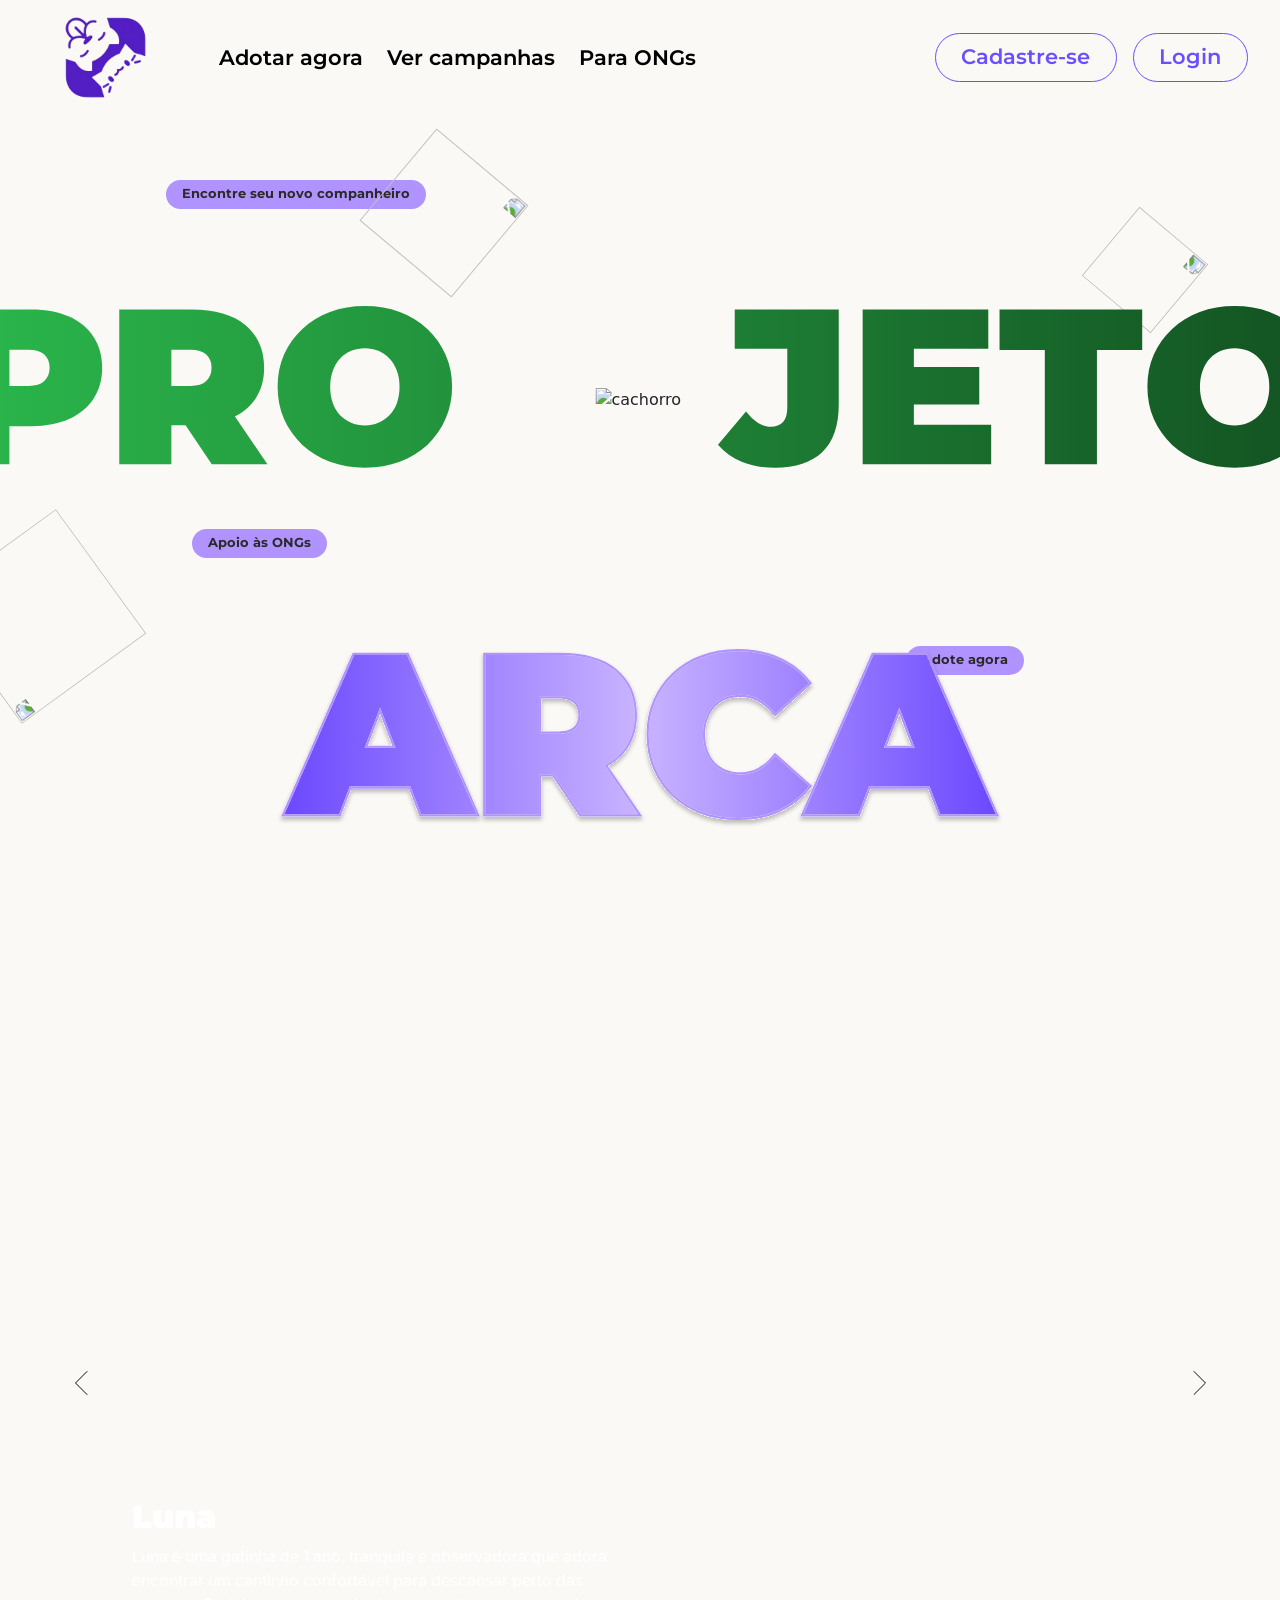
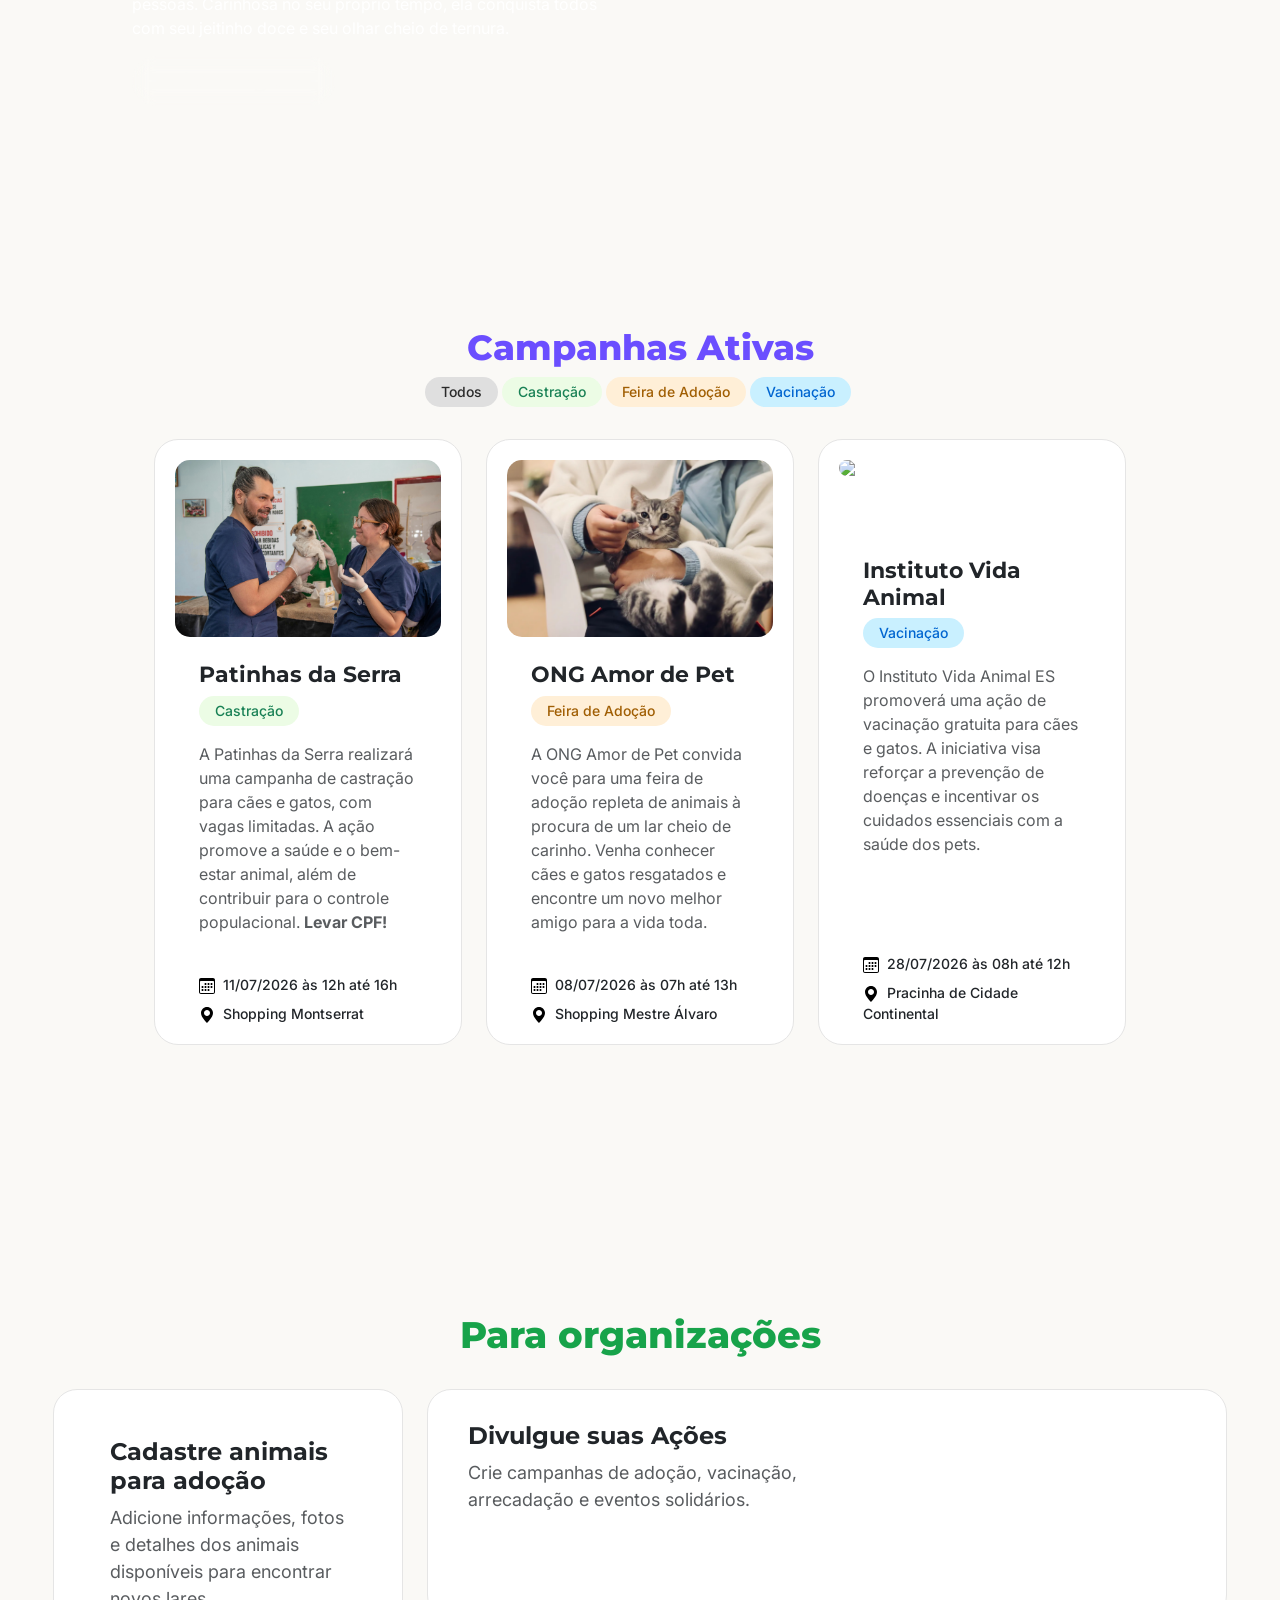
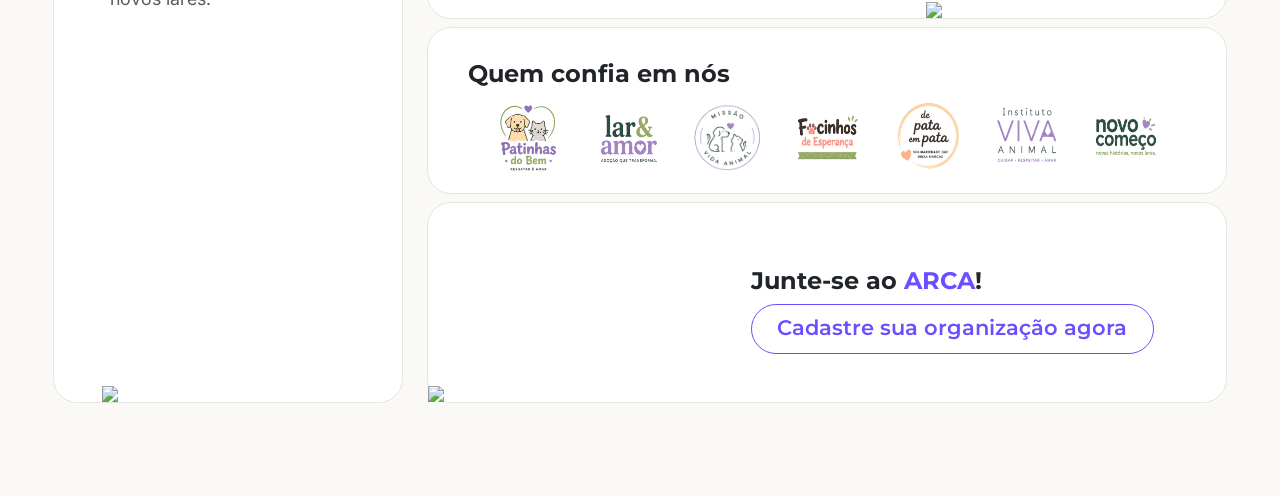
==== index.html @ 9317134d "🚧 Consertando textos que estavam quebrando" ====
<!DOCTYPE html>
<html lang="pt-Br">
<head>
    <meta charset="UTF-8">
    <meta name="viewport" content="width=device-width, initial-scale=1.0">
    <title>Programa Arca</title>
    <link rel="preconnect" href="https://fonts.googleapis.com">
    <link rel="preconnect" href="https://fonts.gstatic.com" crossorigin>
    <link href="https://fonts.googleapis.com/css2?family=Inter:ital,opsz,wght@0,14..32,100..900;1,14..32,100..900&family=Montserrat:ital,wght@0,100..900;1,100..900&display=swap" rel="stylesheet">
    <link href="https://cdn.jsdelivr.net/npm/bootstrap@5.3.8/dist/css/bootstrap.min.css" rel="stylesheet" integrity="sha384-sRIl4kxILFvY47J16cr9ZwB07vP4J8+LH7qKQnuqkuIAvNWLzeN8tE5YBujZqJLB" crossorigin="anonymous">
    <link rel="stylesheet" href="./assets/css/style.css"/>
    <link rel="stylesheet" href="./assets/css/landing.css"/>
    <link rel="shortcut icon" href="./assets/imgs/prefeitura.png" type="image/x-icon">
</head>
<body>
    <header class="d-flex align-items-center justify-content-between px-4 py-3 px-lg-5 mx-lg-3 py-3">
        <div class="d-flex align-items-center gap-md-5">
            <img src="./assets/imgs/Logo.svg" alt="">
            <nav class="ms-4 d-none d-lg-flex gap-4">
                <a href="#adoption">Adotar agora</a>
                <a href="#campaigns">Ver campanhas</a>
                <a href="#organizations">Para ONGs</a>
            </nav>
        </div>
        <!-- Menu no computador -->
        <div class="d-none d-md-flex gap-3">
            <a class="botao-arca botao-roxo" href="./cadastro.html">Cadastre-se</a>
            <a class="botao-arca botao-roxo" href="./login.html">Login</a>
        </div>

        <!-- Menu no mobile -->
        <div class="menu-container d-md-none">
            <img src="./assets/imgs/burguer-menu.svg" alt="dropdown menu" id="hamburguer-menu">

            <div id="menu-mobile">
                <a class="botao-arca botao-roxo" href="./cadastro.html" style="background-color: var(--cor-primaria);">Cadastre-se</a>
                <a class="botao-arca botao-roxo" href="./login.html" style="background-color: var(--cor-primaria);">Login</a>
            </div>
        </div>
    </header>
    <main>
        <section id="main" class="main">
            <img class="d-none d-md-block folhinha-1" src="./assets/imgs/folhinha.png" alt="">
            <img class="d-none d-md-block folhinha-2" src="./assets/imgs/folhinha.png" alt="">
            <img class="d-none d-md-block folhinha-3" src="./assets/imgs/folhinha.png" alt="">
            <img class="d-none d-md-block main-title" src="./assets/imgs/projeto-texto.svg" alt="projeto">
            <img class="d-block d-md-none main-title-mobile" src="./assets/imgs/projeto-arca-texto.svg" alt="projeto arca">
            <img class="main-cachorro" src="./assets/imgs/main-cachorro.png" alt="cachorro">
            <img class="d-none d-md-block main-subtitle" src="./assets/imgs/arca-texto.svg" alt="arca">
            <span class="d-none d-md-block main-badge-1 badge-arca badge-arca-roxa">Adote agora</span>         
            <span class="d-none d-md-block main-badge-2 badge-arca badge-arca-roxa">Apoio às ONGs</span>         
            <span class="d-none d-md-block main-badge-3 badge-arca badge-arca-roxa">Encontre seu novo companheiro</span>         
        </section>
        <section id="adoption" class="adoption">
            <div class="adoption-carousel d-flex h-100">
                <div class="adoption-botoes d-flex px-5 w-100 justify-content-between align-items-center">
                    <button class="d-none d-md-block"><span><img src="./assets/imgs/icons/seta.svg" alt=""></span></button>
                    <button class="d-none d-md-block"><span><img style="transform: translateY(90deg);"  src="./assets/imgs/icons/seta.svg" alt=""></span></button>
                </div>
                <div id="carousel-1" class="adoption-card w-100 h-100">
                    <div class="p-1 adoption-card-infos">
                        <h2>Luna</h2>
                        <p class="corpo corpo-sm">
                            Luna é uma gatinha de 1 ano, tranquila e observadora que adora encontrar um cantinho confortável para descansar perto das pessoas. Carinhosa no seu próprio tempo, ela conquista todos com seu jeitinho doce e seu olhar cheio de ternura.
                        </p>
                        <button class="botao-arca" style="backdrop-filter: blur(10px)">Adotar agora!</button>
                    </div>
                </div>
                <div id="carousel-2" class="adoption-card w-100 h-100">
                    <div class="p-1 adoption-card-infos">
                        <h2>Tobias</h2>
                        <p class="corpo corpo-sm">
                            Tobias é um cãozinho de 4 anos, alegre e companheiro, sempre pronto para um passeio ou alguns minutos de brincadeira. Muito sociável e afetuoso, ele adora estar por perto e encher os dias da família de carinho e diversão.
                        </p>
                        <button class="botao-arca">Adotar agora!</button>
                    </div>
                </div>
            </div>
        </section>
        <section id="campaigns" class="campaigns mt-5 mt-none d-flex flex-column justify-content-center align-items-center">
            <h3 class="campaign-title text-center">Campanhas Ativas</h3>
            <div id="filtro-campanhas" class="p-md-0 p-3">
                <span class="badge-arca mb-2 me-1">Todos</span>
                <span class="badge-arca badge-arca-sucesso mb-2 me-1">Castração</span>
                <span class="badge-arca badge-arca-aviso mb-2 me-1">Feira de Adoção</span>
                <span class="badge-arca badge-arca-info mb-2 me-1">Vacinação</span>
            </div>
            <div id="campanhas" class="d-flex flex-wrap justify-content-center gap-4 p-4">
                <!-- Card -->
                <div id="card" class="col-xl-3 col-lg-5 col-md-6 col-sm-8 col-12 card card-campanha p-1">
                    <div class="card-body d-flex flex-column justify-content-between gap-4">
                        <img class="col-12" style="border-radius: 15px;" src="./assets/imgs/campanha-1.jpg">
                        <div class="card-campanha-text mx-4">
                            <h4>Patinhas da Serra</h4>
                            <span class="badge-arca badge-arca-sucesso mb-2 me-1">Castração</span>
                            <p class="corpo corpo-sm text-muted mt-2">A Patinhas da Serra realizará uma campanha de castração para cães e gatos, com vagas limitadas. A ação promove a saúde e o bem-estar animal, além de contribuir para o controle populacional. <b>Levar CPF!</b></p>
                        </div>
                        <div class="card-campanha-infos mx-4">
                            <p class="corpo corpo-micro mb-2"><img src="./assets/imgs/icons/calendario.svg" class="me-2" style="width: 16px; height: 16px;">11/07/2026 às 12h até 16h</p>
                            <p class="corpo corpo-micro mb-0"><img src="./assets/imgs/icons/mapa.svg" class="me-2" style="width: 16px; height: 16px;">Shopping Montserrat</p>
                        </div>
                    </div>
                </div>
                <!---->
                <!-- Card -->
                <div id="card" class="col-xl-3 col-lg-5 col-md-6 col-sm-8 col-12 card card-campanha p-1">
                    <div class="card-body d-flex flex-column justify-content-between gap-4">
                        <img class="col-12" style="border-radius: 15px;" src="./assets/imgs/campanha-2.jpg">
                        <div class="card-campanha-text mx-4">
                            <h4>ONG Amor de Pet</h4>
                            <span class="badge-arca badge-arca-aviso mb-2 me-1">Feira de Adoção</span>
                            <p class="corpo corpo-sm text-muted mt-2">A ONG Amor de Pet convida você para uma feira de adoção repleta de animais à procura de um lar cheio de carinho. Venha conhecer cães e gatos resgatados e encontre um novo melhor amigo para a vida toda.</p>
                        </div>
                        <div class="card-campanha-infos mx-4">
                            <p class="corpo corpo-micro mb-2"><img src="./assets/imgs/icons/calendario.svg" class="me-2" style="width: 16px; height: 16px;">08/07/2026 às 07h até 13h</p>
                            <p class="corpo corpo-micro mb-0"><img src="./assets/imgs/icons/mapa.svg" class="me-2" style="width: 16px; height: 16px;">Shopping Mestre Álvaro</p>
                        </div>
                    </div>
                </div>
                <!---->
                <!-- Card -->
                <div id="card" class="col-xl-3 col-lg-5 col-md-6 col-sm-8 col-12 card card-campanha p-1">
                    <div class="card-body d-flex flex-column justify-content-between gap-4">
                        <img class="col-12" style="border-radius: 15px;" src="./assets/imgs/campanha-3.jpg">
                        <div class="card-campanha-text mx-4">
                            <h4>Instituto Vida Animal</h4>
                            <span class="badge-arca badge-arca-info mb-2 me-1">Vacinação</span>
                            <p class="corpo corpo-sm text-muted mt-2">O Instituto Vida Animal ES promoverá uma ação de vacinação gratuita para cães e gatos. A iniciativa visa reforçar a prevenção de doenças e incentivar os cuidados essenciais com a saúde dos pets.</p>
                        </div>
                        <div class="card-campanha-infos mx-4">
                            <p class="corpo corpo-micro mb-2"><img src="./assets/imgs/icons/calendario.svg" class="me-2" style="width: 16px; height: 16px;">28/07/2026 às 08h até 12h</p>
                            <p class="corpo corpo-micro mb-0"><img src="./assets/imgs/icons/mapa.svg" class="me-2" style="width: 16px; height: 16px;">Pracinha de Cidade Continental</p>
                        </div>
                    </div>
                </div>
                <!---->
            </div>
        </section>
        <section id="organizations" class="organizations mt-5 pt-5 mt-none d-block d-md-flex flex-column justify-content-center align-items-center">
            <h3 class="organizations-title text-center">Para organizações</h3>
            <div class="org-container d-block d-md-flex flex-wrap justify-content-center gap-4 p-4">
                <div id="card-main" class="col-xl-3 col-lg-5 col-md-6 col-sm-8 col-12 card card-org pt-3">
                    <div style="position: relative;" class="card-body d-flex flex-column gap-4">
                        <div class="mx-4 p-3">
                            <h4>Cadastre animais para adoção</h4>
                            <p class="corpo corpo-l text-muted">Adicione informações, fotos e detalhes dos animais disponíveis para encontrar novos lares.</p>
                        </div>
                        <img src="./assets/imgs/cachorro.png">
                    </div>
                </div>
                <div class="cards-sec mt-2 mt-md-0 d-flex flex-column gap-2">
                    <div id="card-1" class="col-xl-3 col-lg-5 col-md-6 col-sm-8 col-12 card card-org pt-3">
                        <div style="position: relative;" class="card-body d-flex flex-column gap-4">
                            <div style="max-width: 400px;" class="mx-4">
                                <h4>Divulgue suas Ações</h4>
                                <p class="corpo corpo-l text-muted">Crie campanhas de adoção, vacinação, arrecadação e eventos solidários.</p>
                            </div>
                            <img src="./assets/imgs/cachorro-2.png">
                        </div>
                    </div>
                    <div id="card-2" class="col-xl-3 col-lg-5 col-md-6 col-sm-8 col-12 card card-org pt-3">
                        <div style="position: relative;" class="card-body d-flex flex-column gap-4">
                            <div class="mx-4">
                                <h4>Quem confia em nós</h4>
                                <div class="d-flex flex-wrap justify-content-evenly">
                                    <img style="width: 80px; height: 80px;" src="./assets/imgs/orgs/img1.png">
                                    <img style="width: 80px; height: 80px;" src="./assets/imgs/orgs/img2.png">
                                    <img style="width: 80px; height: 80px;" src="./assets/imgs/orgs/img3.png">
                                    <img style="width: 80px; height: 80px;" src="./assets/imgs/orgs/img4.png">
                                    <img style="width: 80px; height: 80px;" src="./assets/imgs/orgs/img5.png">
                                    <img style="width: 80px; height: 80px;" src="./assets/imgs/orgs/img6.png">
                                    <img style="width: 80px; height: 80px;" src="./assets/imgs/orgs/img7.png">
                                </div>
                            </div>
                        </div>
                    </div>
                    <div id="card-3" class="col-xl-3 col-lg-5 col-md-6 col-sm-8 col-12 card card-org pt-3">
                        <div style="position: relative;" class="card-body d-md-flex justify-content-end p-5">
                            <div class="me-4">
                                <h4>Junte-se ao <span style="color: var(--cor-secundaria)">ARCA</span>!</h4>
                                <a href="./cadastro_representante.html" class="botao-arca botao-roxo">Cadastre sua organização agora</a>
                            </div>
                            <img src="./assets/imgs/gato.png">
                        </div>
                    </div>
                </div>
            </div>
        </section>
    </main>
    <script src="./assets/js/landing.js" defer></script>
    <script src="https://cdn.jsdelivr.net/npm/bootstrap@5.3.8/dist/js/bootstrap.bundle.min.js" integrity="sha384-FKyoEForCGlyvwx9Hj09JcYn3nv7wiPVlz7YYwJrWVcXK/BmnVDxM+D2scQbITxI" crossorigin="anonymous"></script>
</body>
</html>
---- assets/css/style.css ----
:root {
    --cor-primaria: #FAF9F6;
    --cor-secundaria: #6B4EFF;
    --cor-terciaria: #17A34A;
    --cor-preto-0: #000000;
    --cor-preto: #2A2A2A;
    --bg-cor-info: #C9F0FF;
    --bg-cor-aviso: #FFEFD7;
    --bg-cor-sucesso: #ECFCE5;
    --text-cor-info: #0065D0;
    --text-cor-aviso: #A05E03;
    --text-cor-sucesso: #198155;
}

/* Geral */

body {
    width: 100%;
    background-color: var(--cor-primaria);
    scroll-behavior: smooth;
    overflow-x: hidden;
    &::-webkit-scrollbar {
        display: none;
    }
}

/* Fontes */

h1, h2 {
    font-family: "Montserrat", sans-serif;
    font-optical-sizing: auto;
    font-weight: 900;
    font-style: normal;
}

h3 {
    font-family: "Montserrat", sans-serif;
    font-optical-sizing: auto;
    font-weight: 800;
    font-style: normal;
}

h4 {
    font-family: "Montserrat", sans-serif;
    font-optical-sizing: auto;
    font-weight: 700;
    font-style: normal;
}

h5 {
    font-family: "Montserrat", sans-serif;
    font-optical-sizing: auto;
    font-weight: 600;
    font-style: normal;
}

.corpo {
    font-family: "Inter", sans-serif;
    font-optical-sizing: auto;
    font-weight: 400;
    font-style: normal;   
    font-size: 18px;
}

.corpo-lg {
    font-size: 20px !important;
}
.corpo-sm {
    font-size: 16px !important;
}
.corpo-micro {
    font-weight: 500 !important;
    font-size: 14px !important;
}

/* Botão */

.botao-arca {
    display: inline-block;
    padding: 1.5vh 2vw;
    font-size: clamp(1rem, 2.4vh, 1.3rem);
    font-family: "Montserrat", sans-serif;
    font-weight: 600;
    line-height: 1;
    color: var(--cor-primaria);
    background-color: transparent;
    border: 1px solid var(--cor-primaria);
    text-align: center;
    white-space: nowrap;
    vertical-align: baseline;
    border-radius: 48px;
    transition: 250ms ease-out;

    &:hover {
        background-color: var(--cor-terciaria) !important;
    }
}

.botao-roxo {
    color: var(--cor-secundaria) !important;
    border: 1px solid var(--cor-secundaria) !important;

    &:hover {
        color: var(--cor-primaria) !important;
        background-color: var(--cor-secundaria) !important;
    }
}

a {
    text-decoration: none;
}

/* Badges */

.badge-arca {
    display: inline-block;
    padding: 8px 16px;
    font-size: 14px;
    font-family: "Inter", sans-serif;
    font-weight: 500;
    line-height: 1;
    color: var(--cor-preto);
    background-color: #DFDFDF;
    text-align: center;
    white-space: nowrap;
    vertical-align: baseline;
    border-radius: 32px;
    user-select: none;
}

.badge-arca-info {
    color: var(--text-cor-info) !important;
    background-color: var(--bg-cor-info) !important;
}

.badge-arca-aviso {
    color: var(--text-cor-aviso) !important;
    background-color: var(--bg-cor-aviso) !important;
}

.badge-arca-sucesso {
    color: var(--text-cor-sucesso) !important;
    background-color: var(--bg-cor-sucesso) !important;
}

.badge-arca-roxa {
    color: var(--cor-preto) !important;
    background-color: #B093FE !important;
}

/* Cards de campanha */

.card-campanha, .card-org {
    border-radius: 24px !important;
    border-color: #E5E5E5;
}

.card-campanha-text {
    h4 {
        font-size: 1.4rem;
    }
}
---- assets/css/landing.css ----
header {
    box-sizing: border-box;
    width: calc(100% - 2rem);
    width: 100%;
    position: fixed;
    z-index: 10;

    img {
        height: 9.2vh;
    }

    a {
        text-decoration: none;
        color: var(--cor-preto-0);
        font-family: "Montserrat", sans-serif;
        font-weight: 620;
        font-size: clamp(1rem, 2.5vh, 1.3rem);
    }

    .menu-container {
        position: relative;
    }

    #menu-mobile {
        position: absolute;
        top: 100%;
        right: 0;

        margin-top: 10px;

        display: flex;
        flex-direction: column;
        gap: 10px;

        opacity: 0;
        visibility: hidden;
        pointer-events: none;

        transform: translateX(20px);

        transition:
            opacity 0.3s ease,
            transform 0.3s ease,
            visibility 0.3s ease;
    }

    #menu-mobile.aberto {
        display: flex;
        opacity: 1;
        visibility: visible;
        pointer-events: auto;

        transform: translateX(0);
    }
}

main {
    width: 100%;
    height: 100%;

    section {
        width: 100%;
        min-height: 100dvh;
    }
}

/* MAIN */
.main {
    user-select: none;  

    .folhinha-1 {
        width: clamp(110px, 12vw, 200px);
        height: clamp(110px, 12vw, 200px);
        transform: rotateZ(-126deg);
        position: absolute;
        top: 60%;
        left: -3%;
    }

    .folhinha-2 {
        width: clamp(30px, 12vw, 120px);
        height: clamp(30px, 12vw, 120px);
        transform: rotateZ(40deg) rotateY(180deg);
        position: absolute;
        top: 17%;
        left: 30%;
        z-index: 2;
    }

    .folhinha-3 {
        width: clamp(20px, 10vh, 110px);
        height: clamp(20px, 10vh, 110px);
        transform: rotateZ(130deg);
        position: absolute;
        top: 25vh;
        right: 7vw;
    }

    .main-cachorro {
        height: clamp(350px, 40vw, 47rem);
        position: absolute;
        left: 50%;
        transform: translateX(-52%);
        bottom: 0px;
        z-index: 2;
    }

    .main-title {
        position: absolute;
        top: 34%;
        left: 50%;
        transform: translateX(-50%);
        height: clamp(4rem, 18vh, 12rem);
    }

    .main-title-mobile {
        position: absolute;
        width: 100%;
        padding: 0 2rem 0 2rem;
        top: 20%;
        left: 50%;
        transform: translateX(-50%);
    }

    .main-subtitle {
        position: absolute;
        bottom: 8%;
        height: clamp(4rem, 20vh, 12rem);
        left: 50%;
        transform: translateX(-50%);
        z-index: 2;
    }

    .main-badge-1 {
        position: absolute;
        bottom: 25vh;
        right: 20vw;
        font-family: "Montserrat", sans-serif;
        font-weight: 700 !important;
        font-size: clamp(12px, 1vw, 18px) !important;
    }

    .main-badge-2 {
        position: absolute;
        bottom: 38vh;
        left: 15vw;
        font-family: "Montserrat", sans-serif;
        font-weight: 700 !important;
        font-size: clamp(12px, 1vw, 18px) !important;
    }

    .main-badge-3 {
        position: absolute;
        top: 20vh;
        left: 13vw;
        font-family: "Montserrat", sans-serif;
        font-weight: 700 !important;
        font-size: clamp(12px, 1vw, 18px) !important;
    }
}

/* ADOÇÃO */

.adoption {
    position: relative;

    .adoption-botoes {
        z-index: 2;
        position: absolute;
        top: 50%;

        button {
            width: 66px;
            height: 66px;
            border: none;
            border-radius: 10px;
            background-color: var(--cor-primaria);
            transition: 250ms ease-out;

            &:last-of-type {
                img {
                    transform: rotateZ(180deg);
                }
            }

            &:hover {
                background-color: #E7E7E7;
            }
        }
    }

    .adoption-carousel {
        height: 100%;
    }

    .adoption-card {
        position: absolute;
        background-size: cover;
        background-repeat: no-repeat;
        background-position: center;
        color: #FFFFFF;
        animation: fadeCard 0.5s ease-out;

        .adoption-card-infos {
            position: absolute;
            bottom: 10%;
            left: 10%;
            max-width: 500px;
            /* z-index: 2; */
        }
    }

    #carousel-1 {
        background-image: url('../imgs/luna.png');
    }

    #carousel-2 {
        background-image: url('../imgs/tobias.png');
    }
}

/* KEYFRAMES */
@keyframes fadeCard {
    from {
        opacity: 0.8;
        transform: scale(0.99);
    }

    to {
        opacity: 1;
        transform: scale(1);
    }
}

/* CAMPANHAS */

.campaigns {
    .campaign-title {
        color: var(--cor-secundaria);
        font-size: clamp(30px, 12vw, 2.2rem);
    }

    #filtro-campanhas {
        display: flex;
        flex-wrap: wrap;
        justify-content: center;

        .badge-arca {
            transition: .2s cubic-bezier(0.175, 0.885, 0.32, 1.275);

            &:hover {
                cursor: pointer;
                transform: scaleX(1.08);
            }
        }
    }
}

/* ORGANIZAÇÕES */

.organizations {
    .organizations-title {
        color: var(--cor-terciaria);
        font-size: clamp(30px, 12vw, 2.3rem);
    }

    #card-main {
        img {
            position: absolute; 
            width: 20%; 
            bottom: 0%; 
            right: 0%;
        }
    }

    #card-1 {
        width: 100%;

        img {
            position: absolute; 
            width: 20%; 
            bottom: 0%; 
            right: 0%;
        }
    }

    #card-2 {
        width: 100%;
    }

    #card-3 {
        width: 100%;

        img {
            position: absolute;
            width: 20%;
            bottom: 0%;
            left: 0%;
        }
    }
}

/* Breakpoints Forçados */

@media (max-width: 500px) {
    #card-3 {
        .botao-arca {
            font-size: 10px;
        }
    }
}

@media (max-width: 767.98px) { 
    .main { 
        position: relative;
        overflow-x: hidden;
        height: 100dvh;
        .main-cachorro {
            height: clamp(350px, 88vh, 30rem);
            overflow: hidden;
        }
    }

    .adoption {
        .adoption-card {
            .adoption-card-infos {
                left: 0%;
                margin: 0 2rem;
            }
        }
    }

    .botao-arca {
        padding-left: 2rem;
        padding-right: 2rem;
    }

}

@media (min-width: 992px) { 
    .organizations {
        position: relative;
        .org-container {
            max-width: 100%;
        }

        #card-main {
            min-height: 600px; 
            min-width: 350px;

            img {
                position: absolute; 
                width: 300px; 
                bottom: 0%; 
                right: 0%;
            }
        }

        #card-1 {
            min-height: 230px;
            min-width: 800px;

            img {
                position: absolute; 
                width: 300px; 
                bottom: 0%; 
                right: 0%;
            }
        }

        #card-2 {
            min-height: 80px;
            min-width: 800px;
        }

        #card-3 {
            min-height: 200px; 
            min-width: 800px;

            img {
                position: absolute;
                width: 300px;
                bottom: 0%;
                left: 0%;
            }
        }
    }
}


@media (min-width: 768) { 
    .menu-mobile {
        display: block;
    }
}
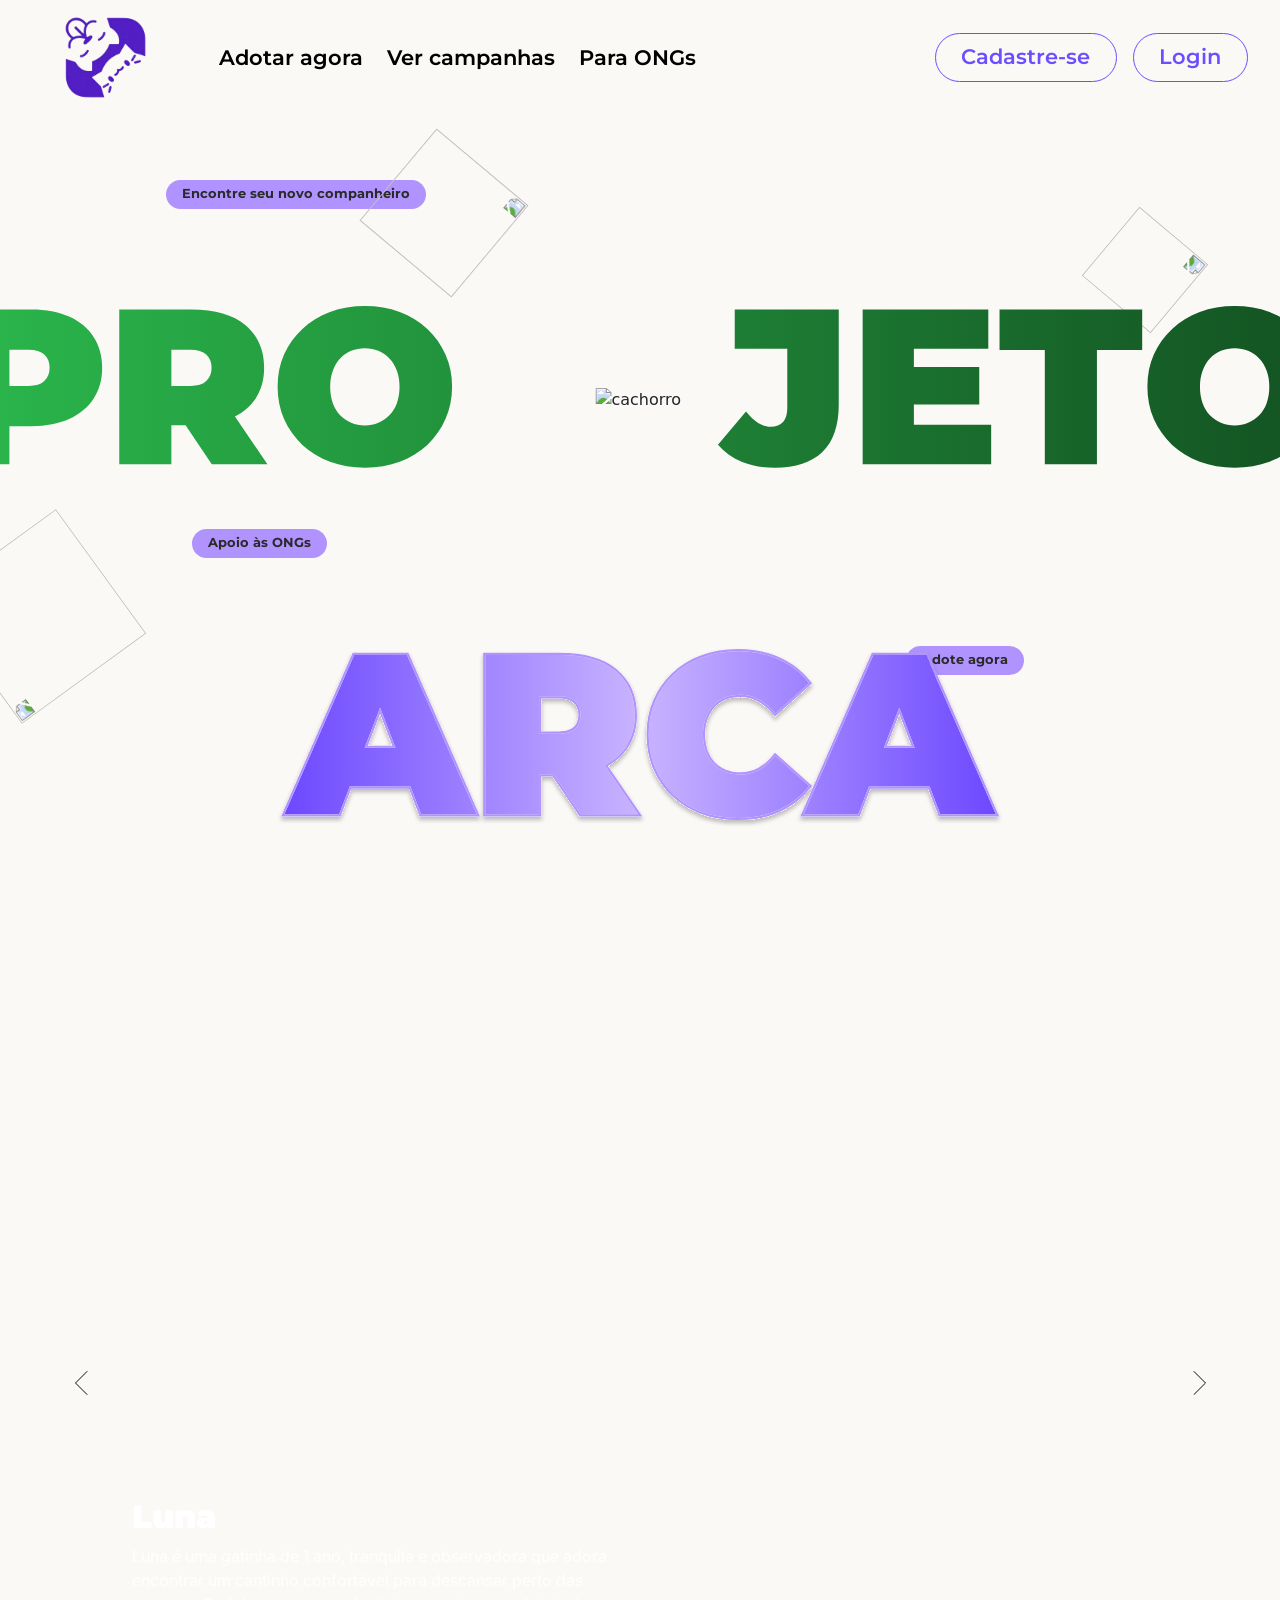
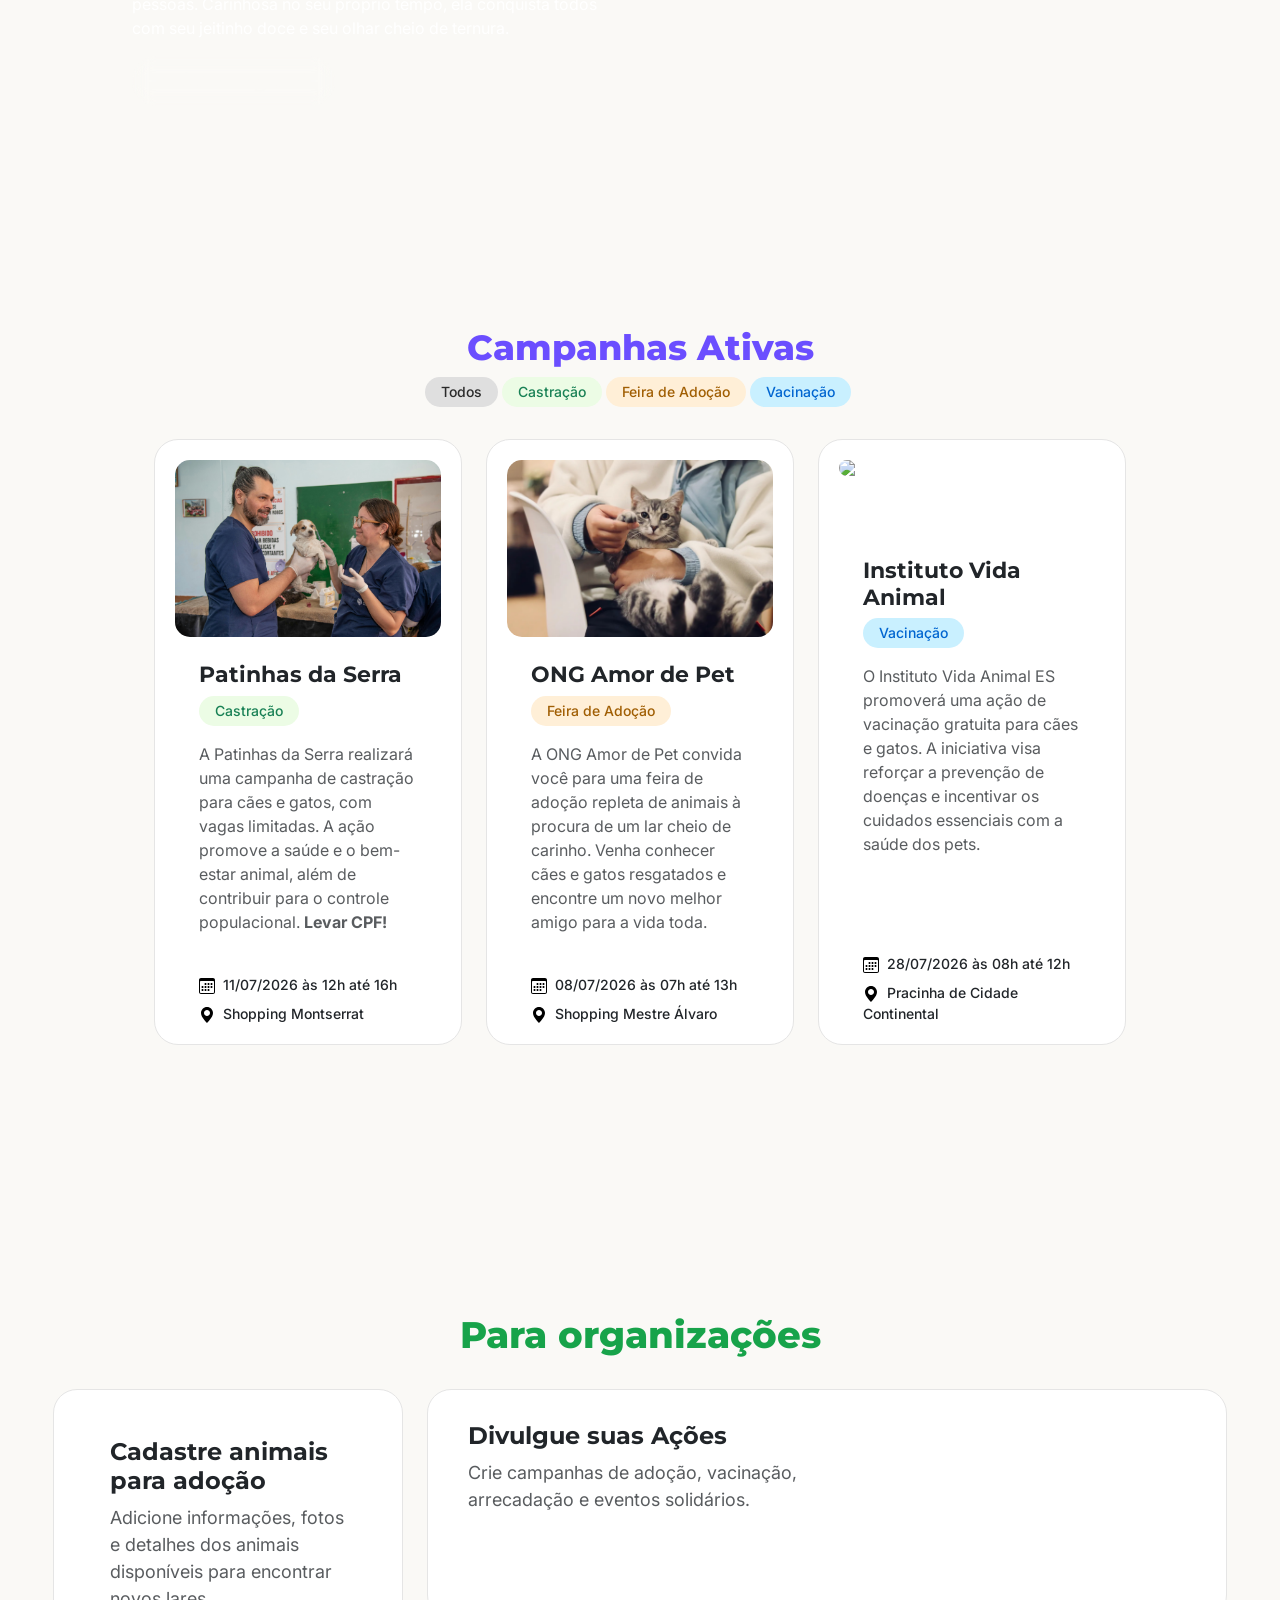
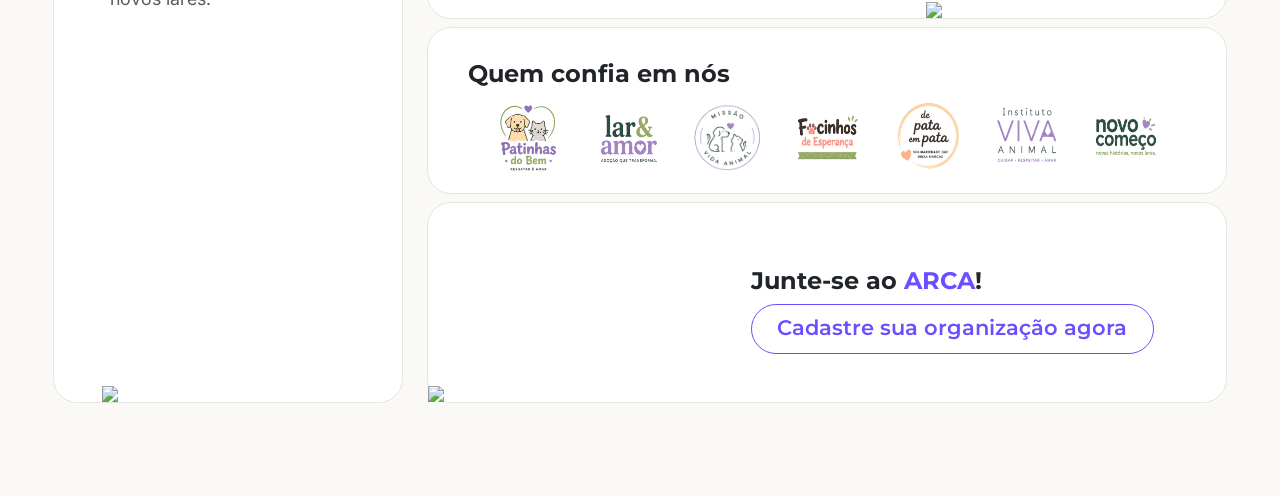
==== commit b33e5449: "🚧 Consertando responsividade" ====
--- a/index.html
+++ b/index.html
@@ -137,7 +137,7 @@
             </div>
         </section>
         <section id="organizations" class="organizations mt-5 pt-5 mt-none d-block d-md-flex flex-column justify-content-center align-items-center">
-            <h3 class="organizations-title text-center">Para organizações</h3>
+            <h3 class="organizations-title text-center">Para <br class="d-block d-md-none">organizações</h3>
             <div class="org-container d-block d-md-flex flex-wrap justify-content-center gap-4 p-4">
                 <div id="card-main" class="col-xl-3 col-lg-5 col-md-6 col-sm-8 col-12 card card-org pt-3">
                     <div style="position: relative;" class="card-body d-flex flex-column gap-4">
--- a/assets/css/style.css
+++ b/assets/css/style.css
@@ -148,6 +148,11 @@
     background-color: #B093FE !important;
 }
 
+.badge-arca-rosa {
+    color: #763F98 !important;
+    background-color: #F2E5FC !important;
+}
+
 /* Cards de campanha */
 
 .card-campanha, .card-org {
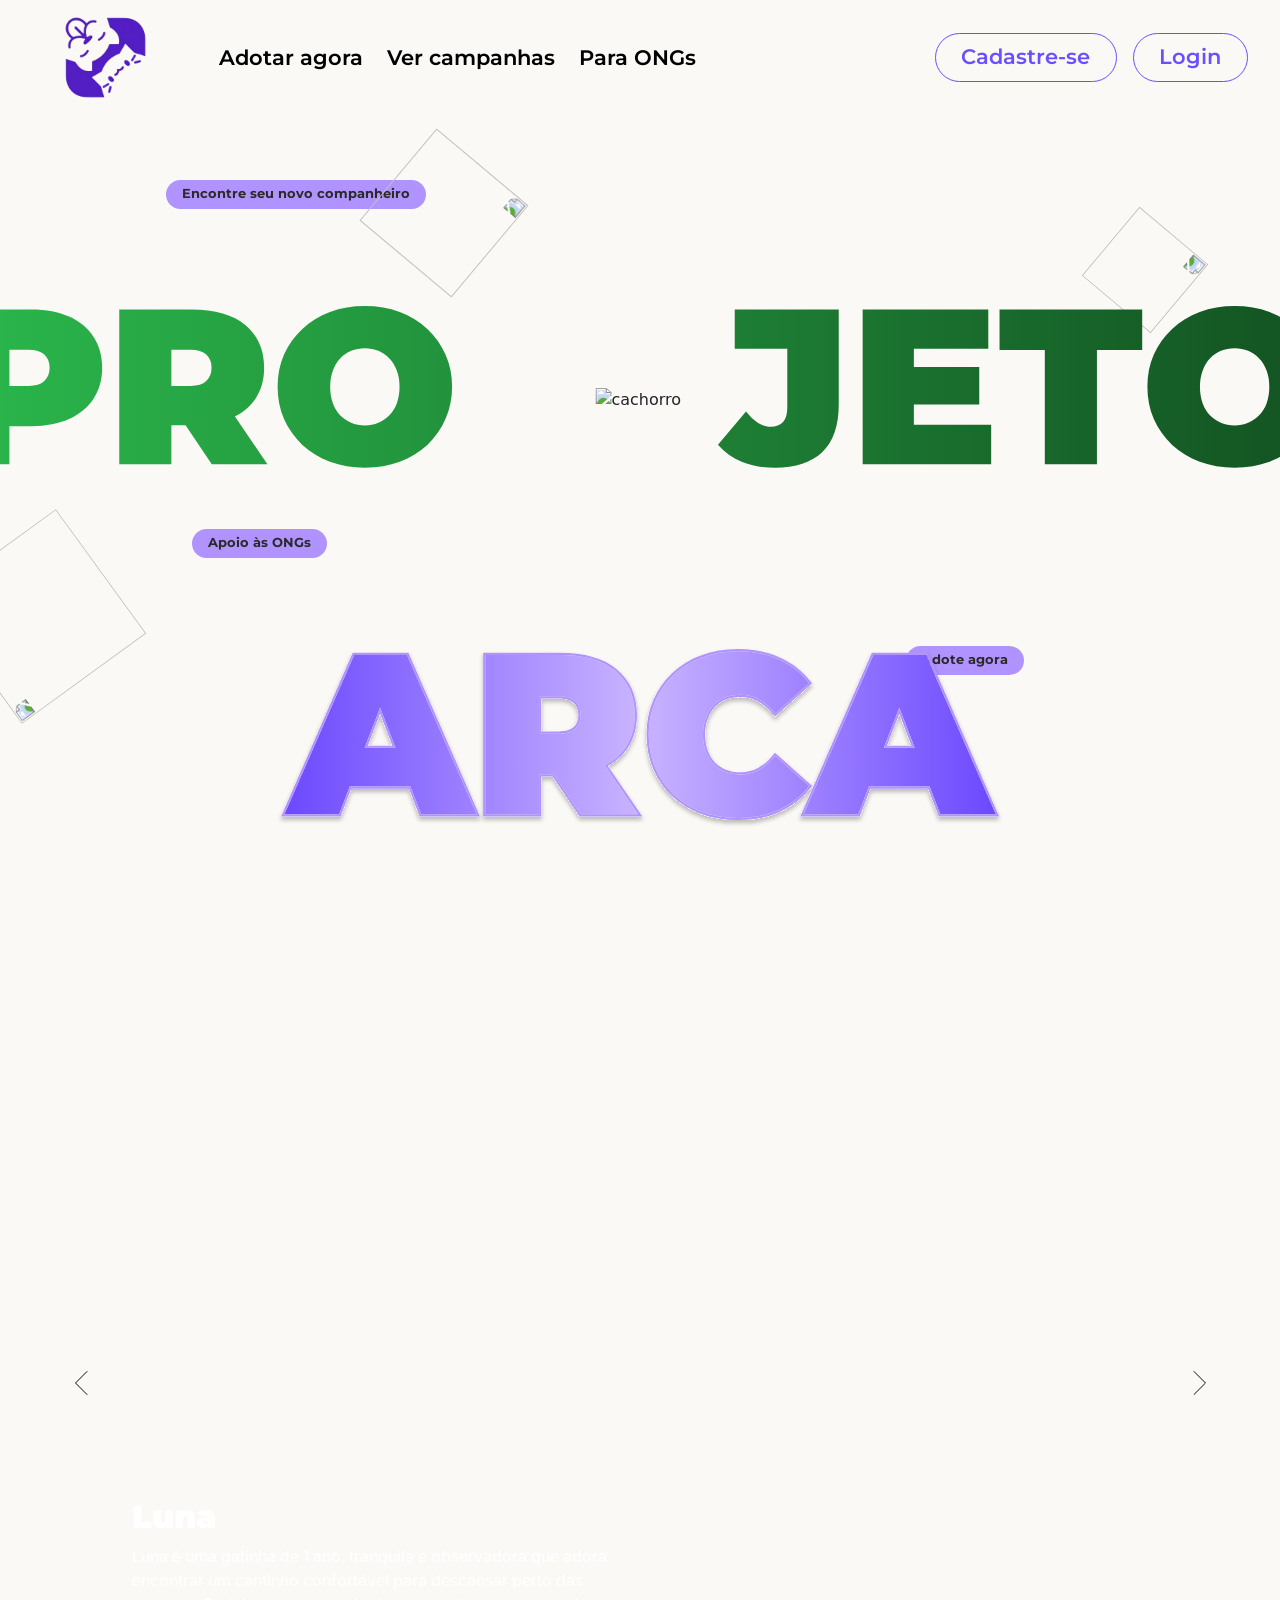
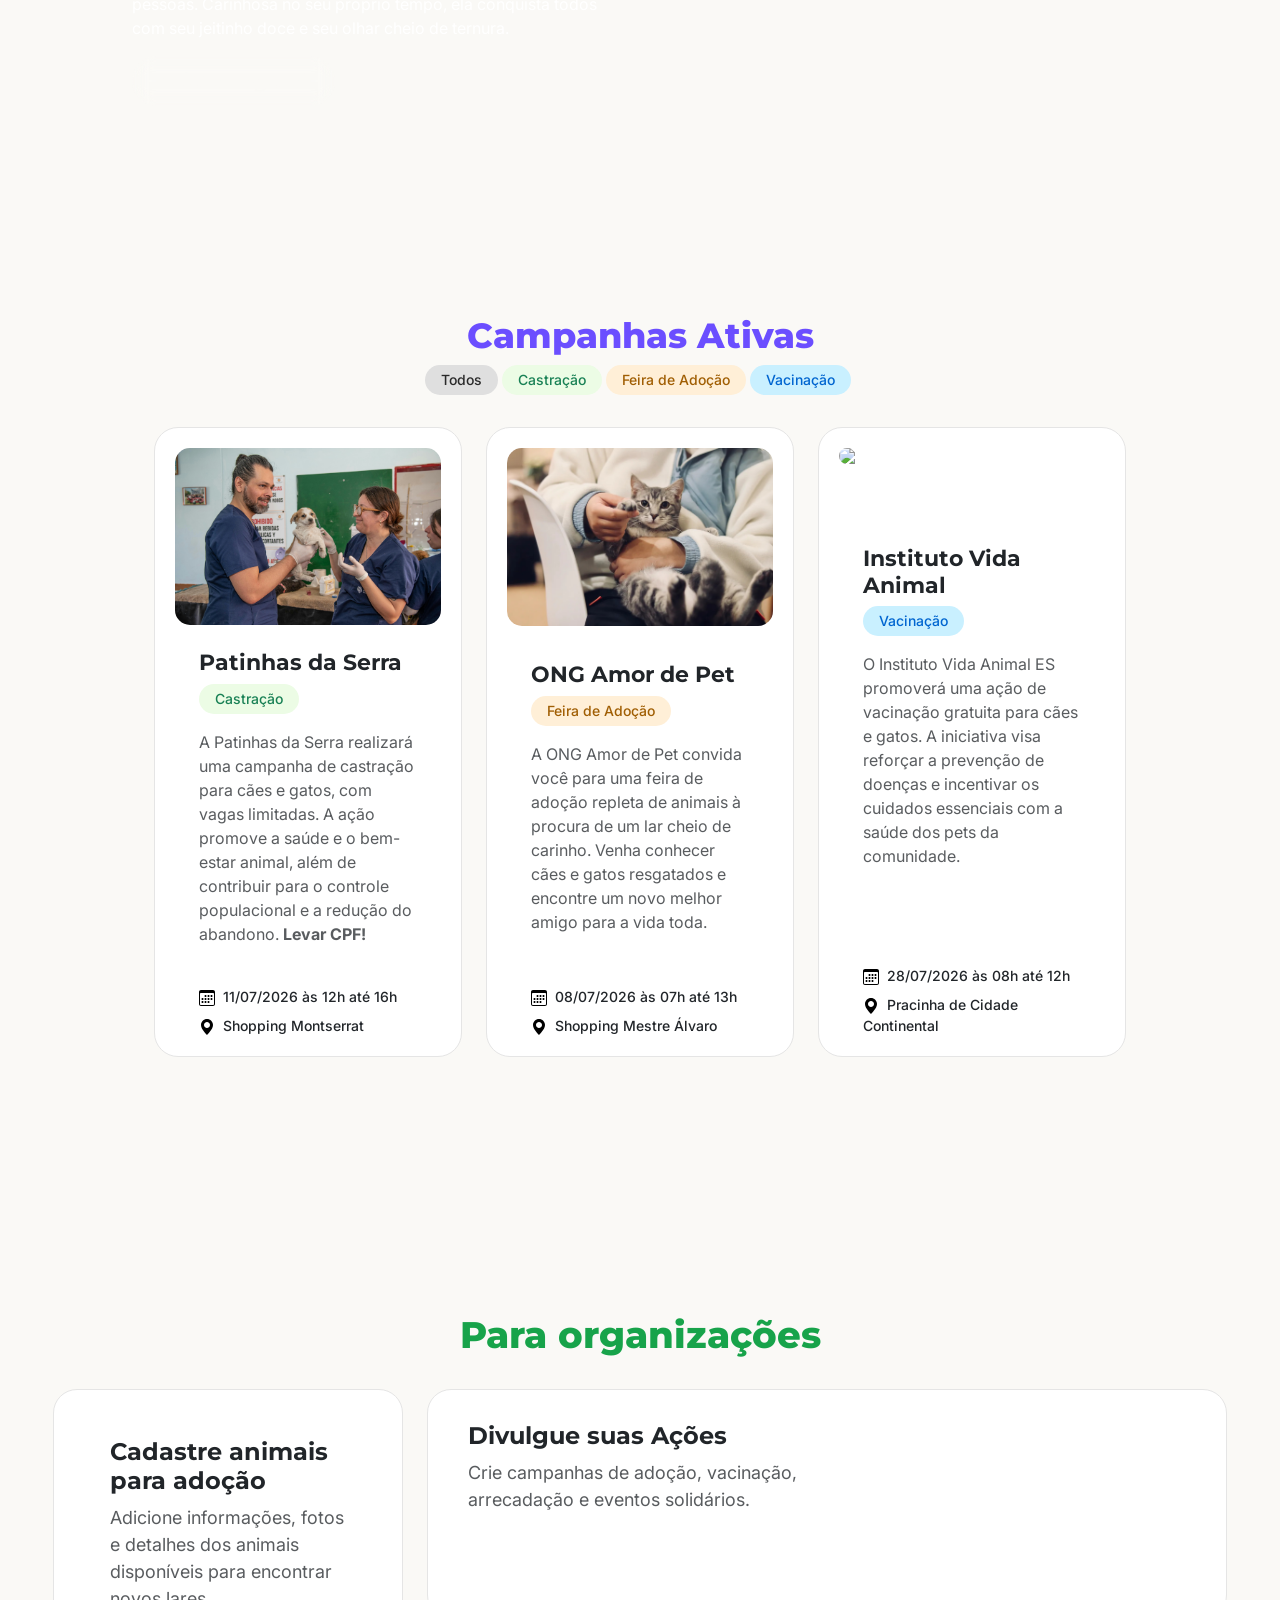
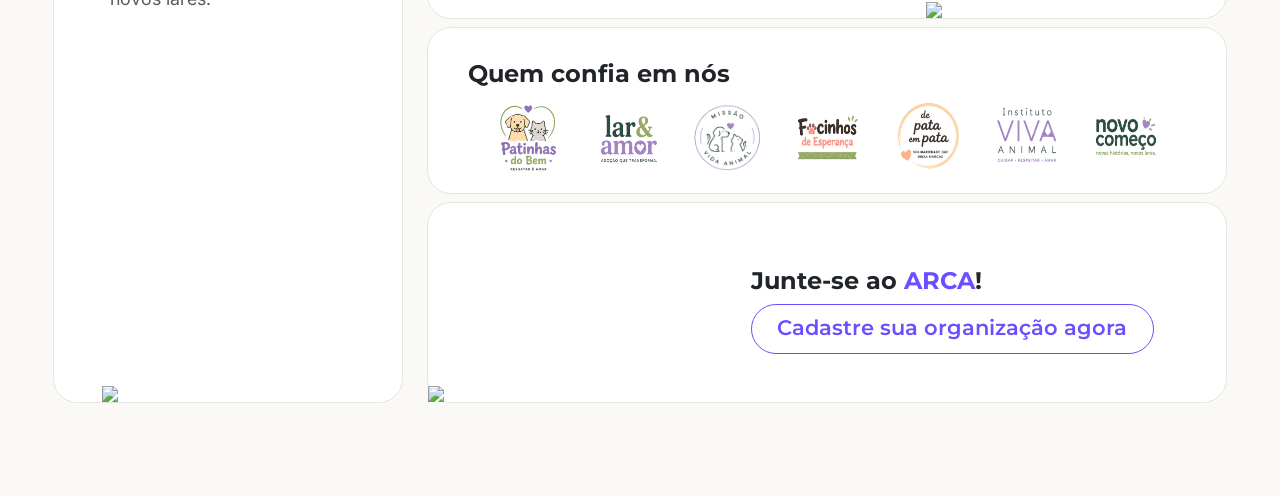
==== commit 2a02f684: "♻️ Refatoração do JS todo" ====
--- a/index.html
+++ b/index.html
@@ -93,7 +93,7 @@
                         <div class="card-campanha-text mx-4">
                             <h4>Patinhas da Serra</h4>
                             <span class="badge-arca badge-arca-sucesso mb-2 me-1">Castração</span>
-                            <p class="corpo corpo-sm text-muted mt-2">A Patinhas da Serra realizará uma campanha de castração para cães e gatos, com vagas limitadas. A ação promove a saúde e o bem-estar animal, além de contribuir para o controle populacional. <b>Levar CPF!</b></p>
+                            <p class="corpo corpo-sm text-muted mt-2">A Patinhas da Serra realizará uma campanha de castração para cães e gatos, com vagas limitadas. A ação promove a saúde e o bem-estar animal, além de contribuir para o controle populacional e a redução do abandono. <b>Levar CPF!</b></p>
                         </div>
                         <div class="card-campanha-infos mx-4">
                             <p class="corpo corpo-micro mb-2"><img src="./assets/imgs/icons/calendario.svg" class="me-2" style="width: 16px; height: 16px;">11/07/2026 às 12h até 16h</p>
@@ -125,7 +125,7 @@
                         <div class="card-campanha-text mx-4">
                             <h4>Instituto Vida Animal</h4>
                             <span class="badge-arca badge-arca-info mb-2 me-1">Vacinação</span>
-                            <p class="corpo corpo-sm text-muted mt-2">O Instituto Vida Animal ES promoverá uma ação de vacinação gratuita para cães e gatos. A iniciativa visa reforçar a prevenção de doenças e incentivar os cuidados essenciais com a saúde dos pets.</p>
+                            <p class="corpo corpo-sm text-muted mt-2">O Instituto Vida Animal ES promoverá uma ação de vacinação gratuita para cães e gatos. A iniciativa visa reforçar a prevenção de doenças e incentivar os cuidados essenciais com a saúde dos pets da comunidade.</p>
                         </div>
                         <div class="card-campanha-infos mx-4">
                             <p class="corpo corpo-micro mb-2"><img src="./assets/imgs/icons/calendario.svg" class="me-2" style="width: 16px; height: 16px;">28/07/2026 às 08h até 12h</p>
@@ -137,7 +137,7 @@
             </div>
         </section>
         <section id="organizations" class="organizations mt-5 pt-5 mt-none d-block d-md-flex flex-column justify-content-center align-items-center">
-            <h3 class="organizations-title text-center">Para <br class="d-block d-md-none">organizações</h3>
+            <h3 class="organizations-title text-center">Para organizações</h3>
             <div class="org-container d-block d-md-flex flex-wrap justify-content-center gap-4 p-4">
                 <div id="card-main" class="col-xl-3 col-lg-5 col-md-6 col-sm-8 col-12 card card-org pt-3">
                     <div style="position: relative;" class="card-body d-flex flex-column gap-4">
@@ -187,7 +187,11 @@
             </div>
         </section>
     </main>
-    <script src="./assets/js/landing.js" defer></script>
+    <script src="https://code.jquery.com/jquery-3.7.1.min.js"></script>
+    <script src="./assets/js/funcoes.js"></script>
+    <script src="./assets/js/conexao_bd.js"></script>
+    <script src="./assets/js/select.js"></script>
+    <script src="./assets/js/landing.js"></script>
     <script src="https://cdn.jsdelivr.net/npm/bootstrap@5.3.8/dist/js/bootstrap.bundle.min.js" integrity="sha384-FKyoEForCGlyvwx9Hj09JcYn3nv7wiPVlz7YYwJrWVcXK/BmnVDxM+D2scQbITxI" crossorigin="anonymous"></script>
 </body>
 </html>
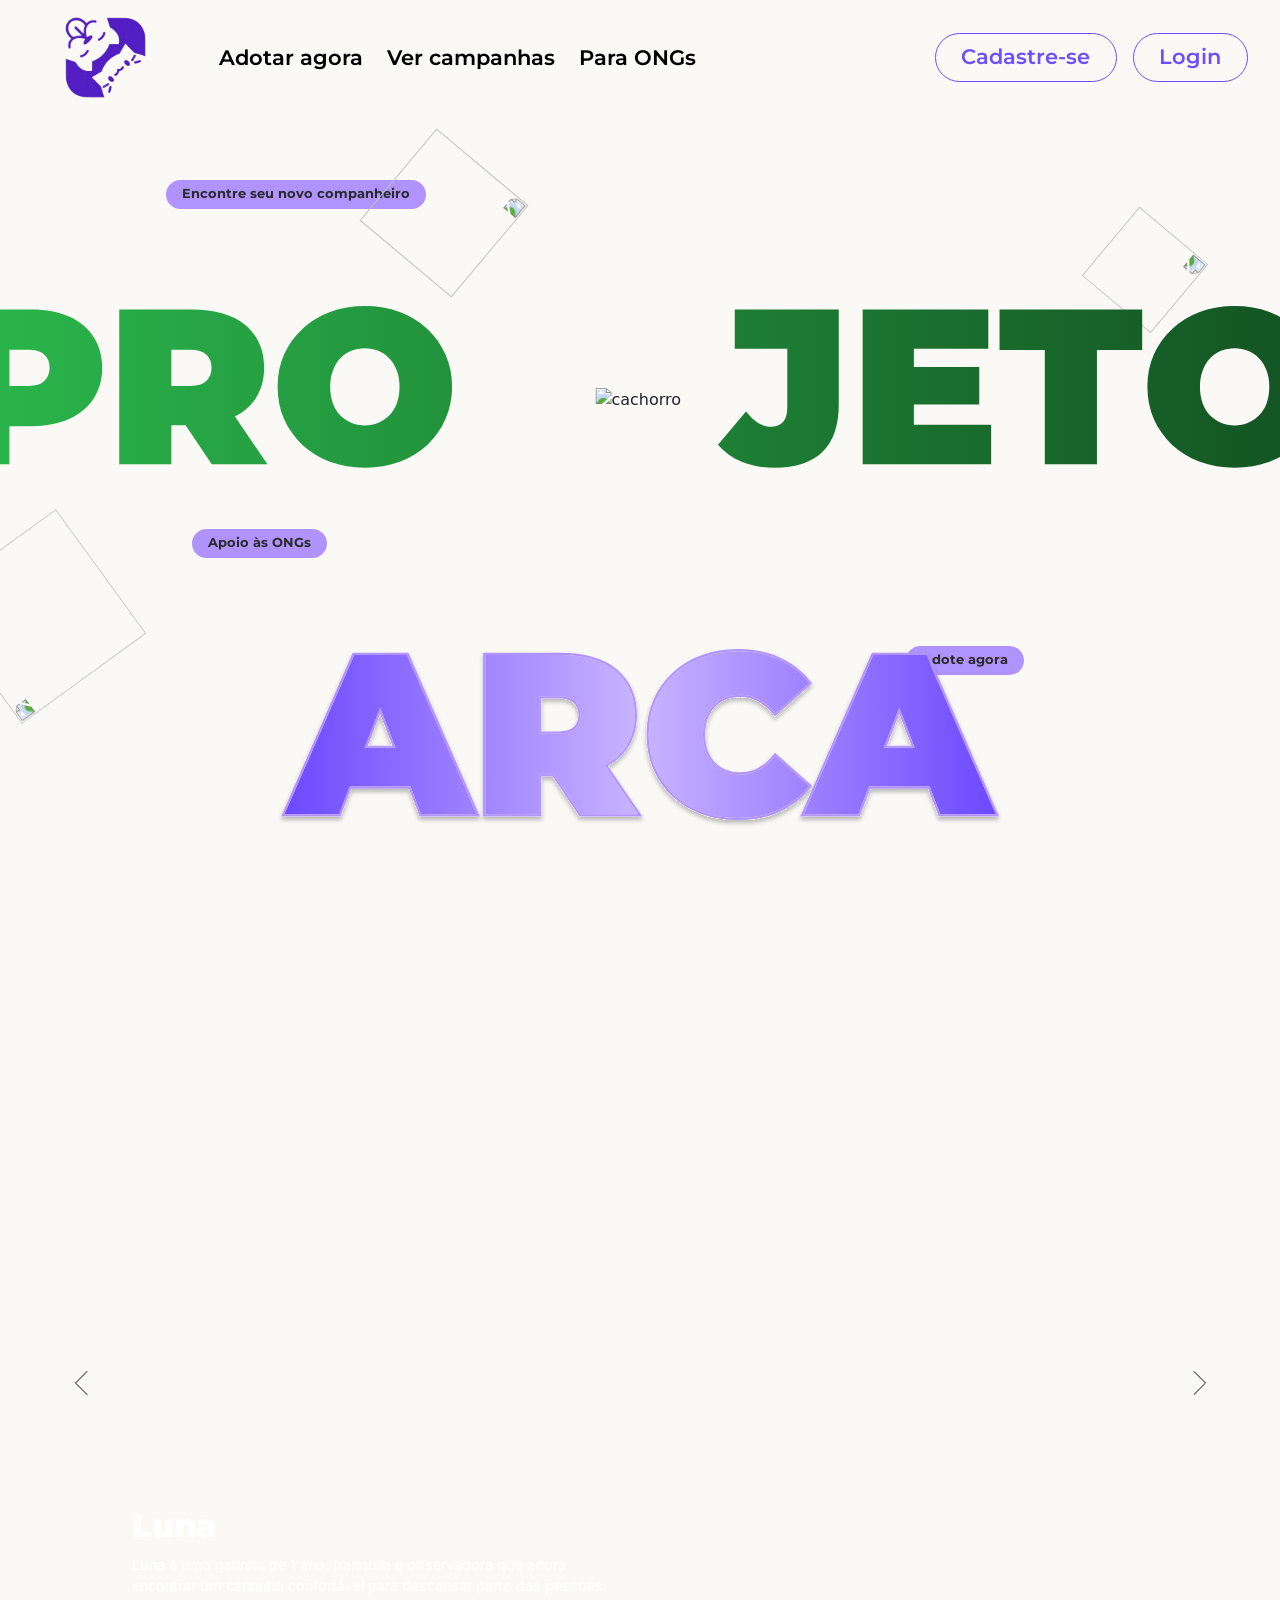
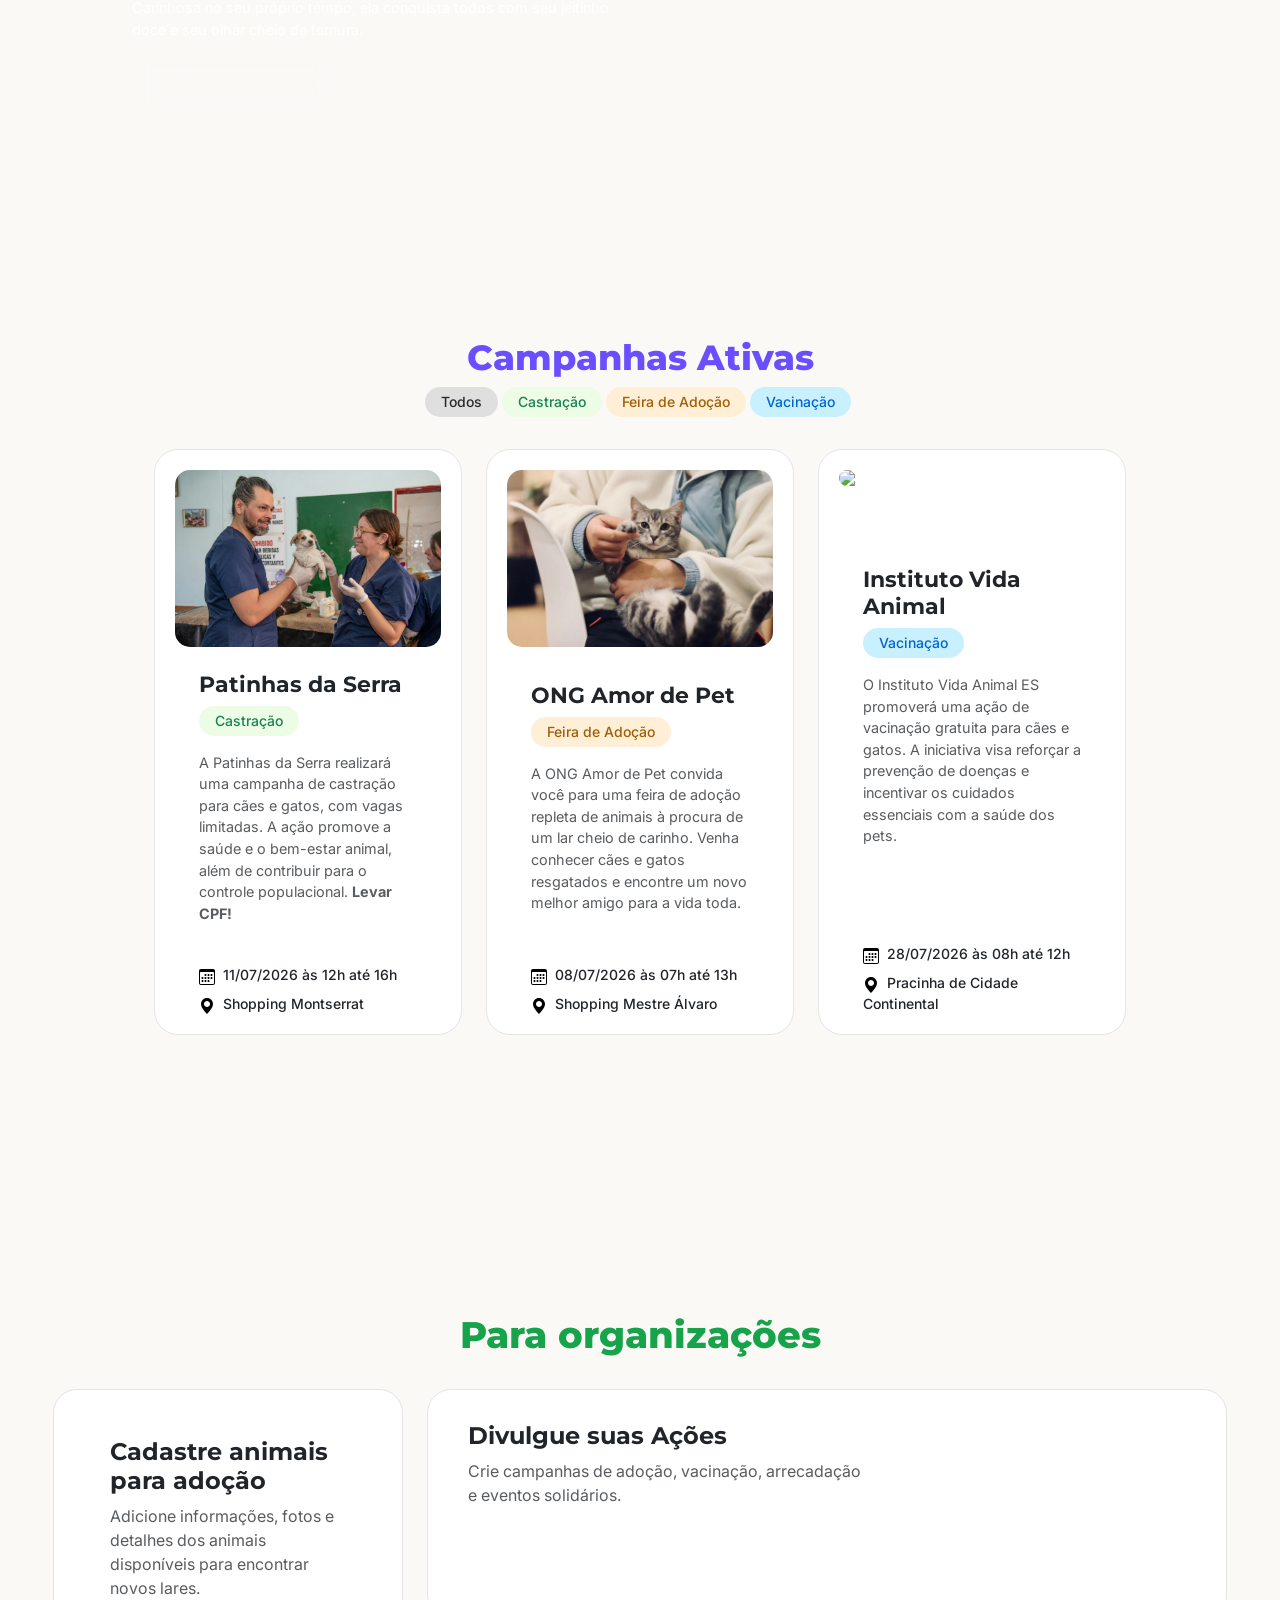
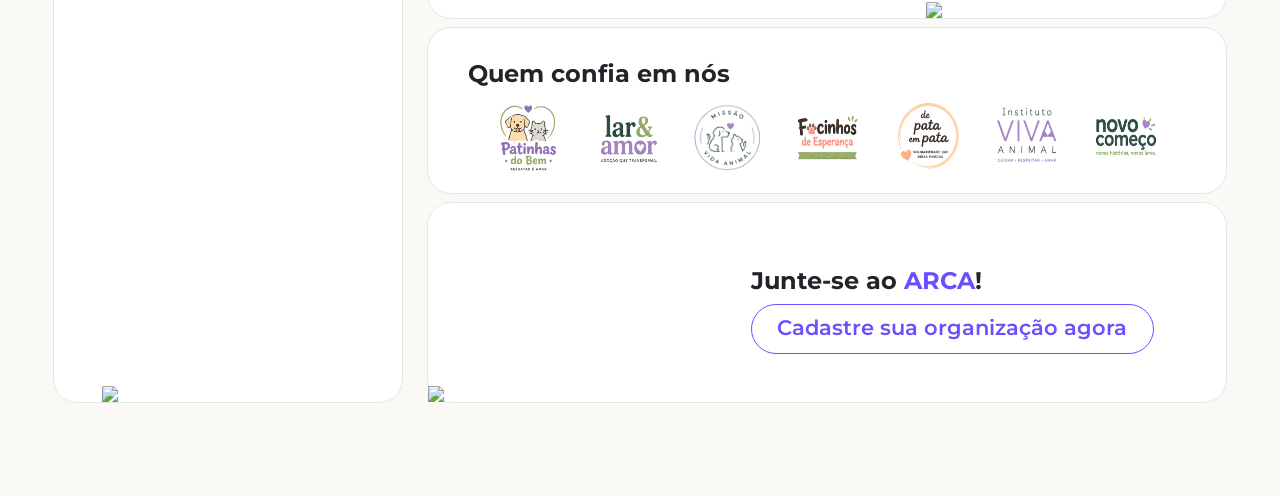
==== commit a38166d3: "🔀 Atualizando com a branch 'sistema-interno'" ====
--- a/index.html
+++ b/index.html
@@ -93,7 +93,7 @@
                         <div class="card-campanha-text mx-4">
                             <h4>Patinhas da Serra</h4>
                             <span class="badge-arca badge-arca-sucesso mb-2 me-1">Castração</span>
-                            <p class="corpo corpo-sm text-muted mt-2">A Patinhas da Serra realizará uma campanha de castração para cães e gatos, com vagas limitadas. A ação promove a saúde e o bem-estar animal, além de contribuir para o controle populacional e a redução do abandono. <b>Levar CPF!</b></p>
+                            <p class="corpo corpo-sm text-muted mt-2">A Patinhas da Serra realizará uma campanha de castração para cães e gatos, com vagas limitadas. A ação promove a saúde e o bem-estar animal, além de contribuir para o controle populacional. <b>Levar CPF!</b></p>
                         </div>
                         <div class="card-campanha-infos mx-4">
                             <p class="corpo corpo-micro mb-2"><img src="./assets/imgs/icons/calendario.svg" class="me-2" style="width: 16px; height: 16px;">11/07/2026 às 12h até 16h</p>
@@ -125,7 +125,7 @@
                         <div class="card-campanha-text mx-4">
                             <h4>Instituto Vida Animal</h4>
                             <span class="badge-arca badge-arca-info mb-2 me-1">Vacinação</span>
-                            <p class="corpo corpo-sm text-muted mt-2">O Instituto Vida Animal ES promoverá uma ação de vacinação gratuita para cães e gatos. A iniciativa visa reforçar a prevenção de doenças e incentivar os cuidados essenciais com a saúde dos pets da comunidade.</p>
+                            <p class="corpo corpo-sm text-muted mt-2">O Instituto Vida Animal ES promoverá uma ação de vacinação gratuita para cães e gatos. A iniciativa visa reforçar a prevenção de doenças e incentivar os cuidados essenciais com a saúde dos pets.</p>
                         </div>
                         <div class="card-campanha-infos mx-4">
                             <p class="corpo corpo-micro mb-2"><img src="./assets/imgs/icons/calendario.svg" class="me-2" style="width: 16px; height: 16px;">28/07/2026 às 08h até 12h</p>
@@ -137,7 +137,7 @@
             </div>
         </section>
         <section id="organizations" class="organizations mt-5 pt-5 mt-none d-block d-md-flex flex-column justify-content-center align-items-center">
-            <h3 class="organizations-title text-center">Para organizações</h3>
+            <h3 class="organizations-title text-center">Para <br class="d-block d-md-none">organizações</h3>
             <div class="org-container d-block d-md-flex flex-wrap justify-content-center gap-4 p-4">
                 <div id="card-main" class="col-xl-3 col-lg-5 col-md-6 col-sm-8 col-12 card card-org pt-3">
                     <div style="position: relative;" class="card-body d-flex flex-column gap-4">
--- a/assets/css/style.css
+++ b/assets/css/style.css
@@ -59,14 +59,14 @@
     font-optical-sizing: auto;
     font-weight: 400;
     font-style: normal;   
-    font-size: 18px;
+    font-size: clamp(1rem, 0.6vw, 1.5rem);
 }
 
 .corpo-lg {
     font-size: 20px !important;
 }
 .corpo-sm {
-    font-size: 16px !important;
+    font-size: clamp(0.9rem, 0.85vw, 1rem);
 }
 .corpo-micro {
     font-weight: 500 !important;
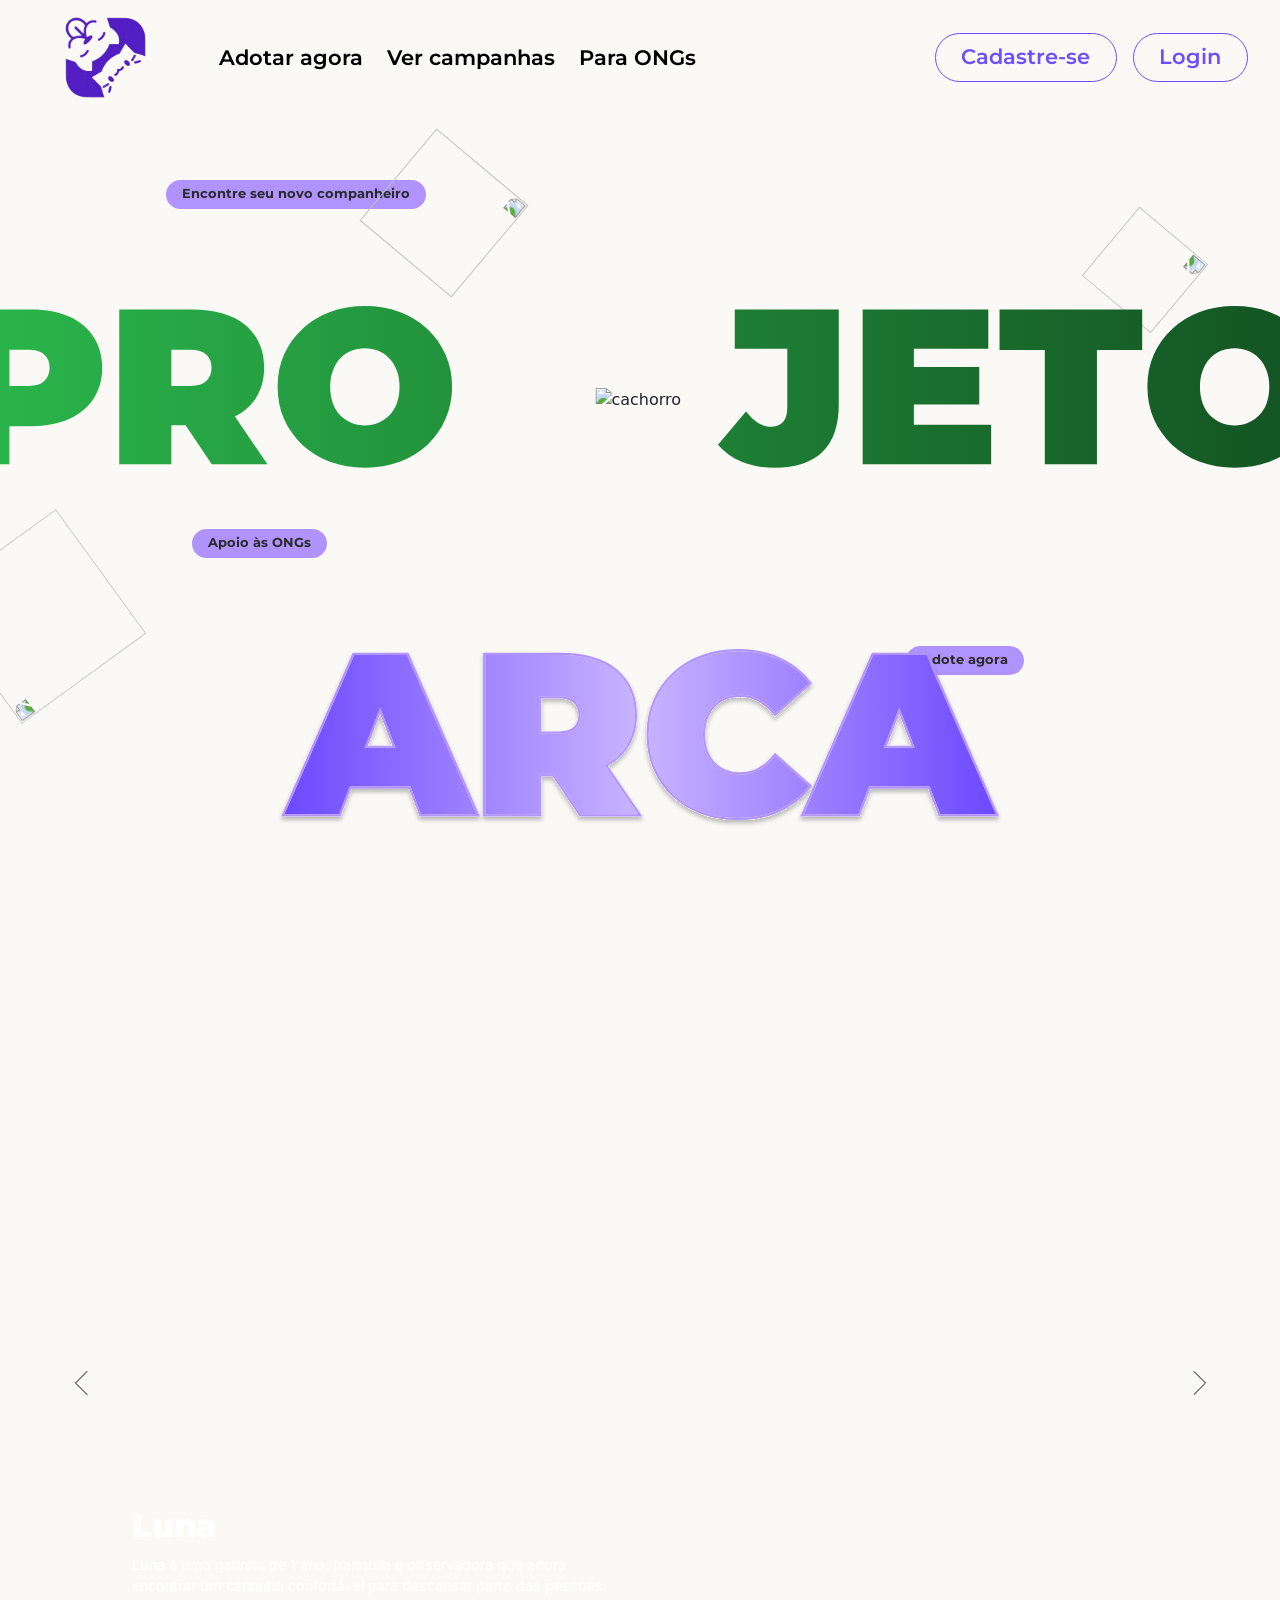
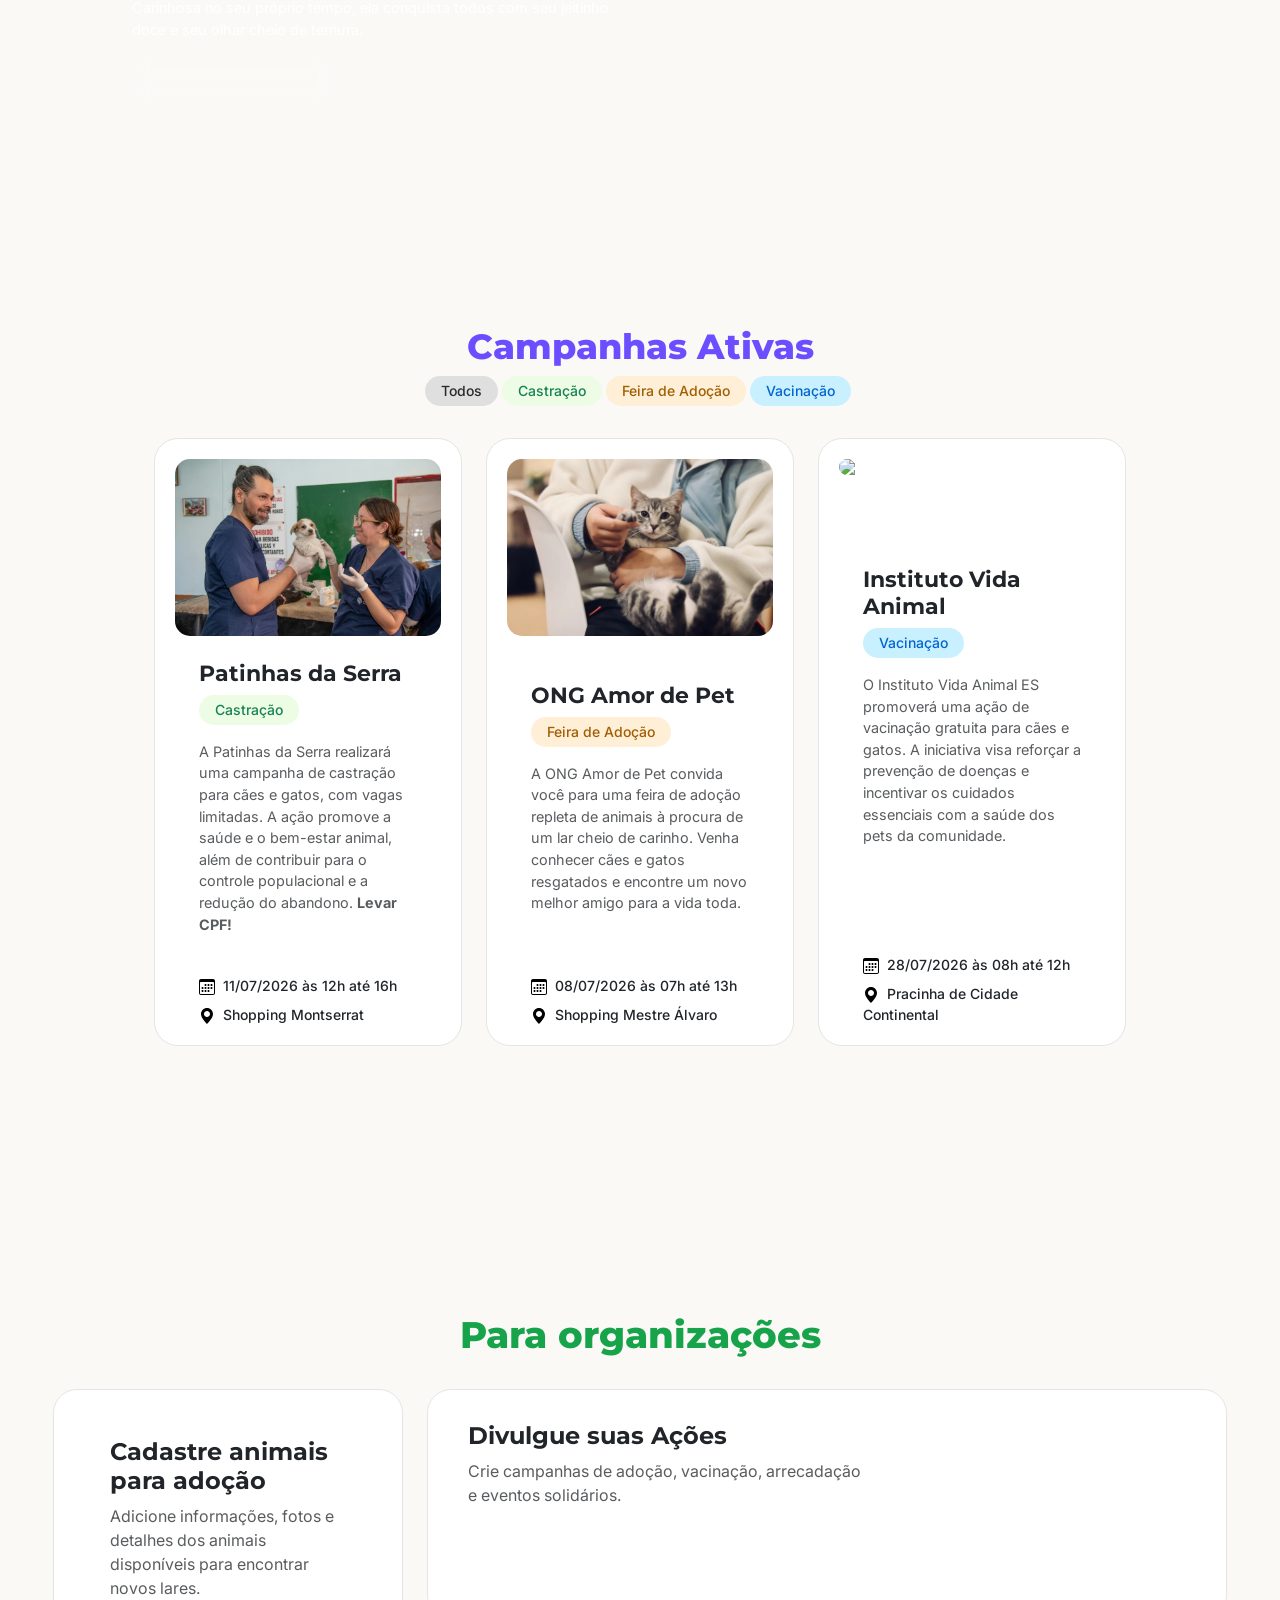
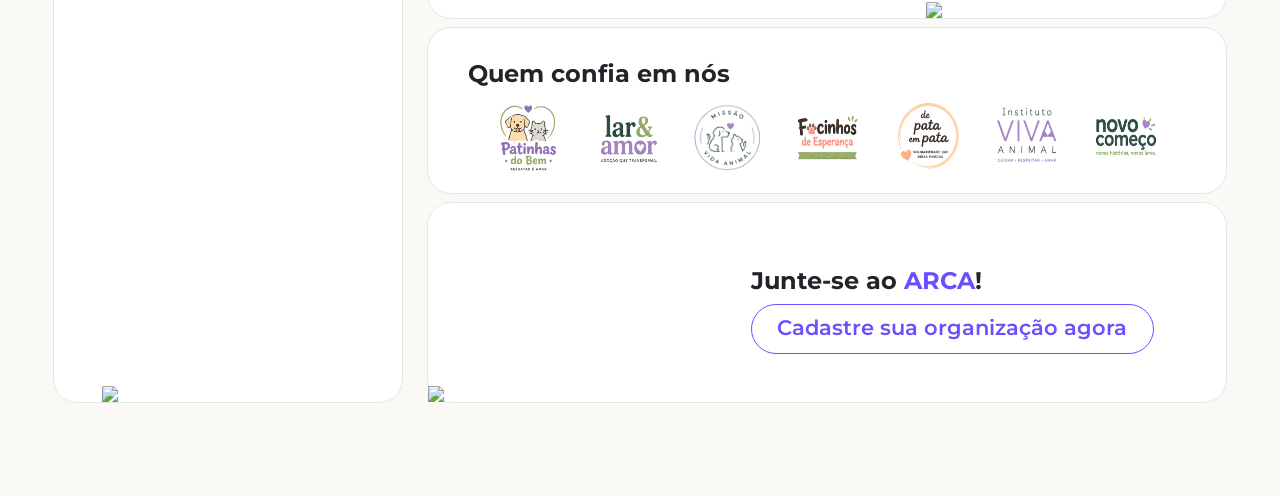
==== commit 1328730b: "✨ Centralizando JS" ====
--- a/index.html
+++ b/index.html
@@ -93,7 +93,7 @@
                         <div class="card-campanha-text mx-4">
                             <h4>Patinhas da Serra</h4>
                             <span class="badge-arca badge-arca-sucesso mb-2 me-1">Castração</span>
-                            <p class="corpo corpo-sm text-muted mt-2">A Patinhas da Serra realizará uma campanha de castração para cães e gatos, com vagas limitadas. A ação promove a saúde e o bem-estar animal, além de contribuir para o controle populacional. <b>Levar CPF!</b></p>
+                            <p class="corpo corpo-sm text-muted mt-2">A Patinhas da Serra realizará uma campanha de castração para cães e gatos, com vagas limitadas. A ação promove a saúde e o bem-estar animal, além de contribuir para o controle populacional e a redução do abandono. <b>Levar CPF!</b></p>
                         </div>
                         <div class="card-campanha-infos mx-4">
                             <p class="corpo corpo-micro mb-2"><img src="./assets/imgs/icons/calendario.svg" class="me-2" style="width: 16px; height: 16px;">11/07/2026 às 12h até 16h</p>
@@ -125,7 +125,7 @@
                         <div class="card-campanha-text mx-4">
                             <h4>Instituto Vida Animal</h4>
                             <span class="badge-arca badge-arca-info mb-2 me-1">Vacinação</span>
-                            <p class="corpo corpo-sm text-muted mt-2">O Instituto Vida Animal ES promoverá uma ação de vacinação gratuita para cães e gatos. A iniciativa visa reforçar a prevenção de doenças e incentivar os cuidados essenciais com a saúde dos pets.</p>
+                            <p class="corpo corpo-sm text-muted mt-2">O Instituto Vida Animal ES promoverá uma ação de vacinação gratuita para cães e gatos. A iniciativa visa reforçar a prevenção de doenças e incentivar os cuidados essenciais com a saúde dos pets da comunidade.</p>
                         </div>
                         <div class="card-campanha-infos mx-4">
                             <p class="corpo corpo-micro mb-2"><img src="./assets/imgs/icons/calendario.svg" class="me-2" style="width: 16px; height: 16px;">28/07/2026 às 08h até 12h</p>
@@ -137,7 +137,7 @@
             </div>
         </section>
         <section id="organizations" class="organizations mt-5 pt-5 mt-none d-block d-md-flex flex-column justify-content-center align-items-center">
-            <h3 class="organizations-title text-center">Para <br class="d-block d-md-none">organizações</h3>
+            <h3 class="organizations-title text-center">Para organizações</h3>
             <div class="org-container d-block d-md-flex flex-wrap justify-content-center gap-4 p-4">
                 <div id="card-main" class="col-xl-3 col-lg-5 col-md-6 col-sm-8 col-12 card card-org pt-3">
                     <div style="position: relative;" class="card-body d-flex flex-column gap-4">
@@ -192,6 +192,7 @@
     <script src="./assets/js/conexao_bd.js"></script>
     <script src="./assets/js/select.js"></script>
     <script src="./assets/js/landing.js"></script>
+    <script src="./assets/js/sistema.js"></script>
     <script src="https://cdn.jsdelivr.net/npm/bootstrap@5.3.8/dist/js/bootstrap.bundle.min.js" integrity="sha384-FKyoEForCGlyvwx9Hj09JcYn3nv7wiPVlz7YYwJrWVcXK/BmnVDxM+D2scQbITxI" crossorigin="anonymous"></script>
 </body>
 </html>
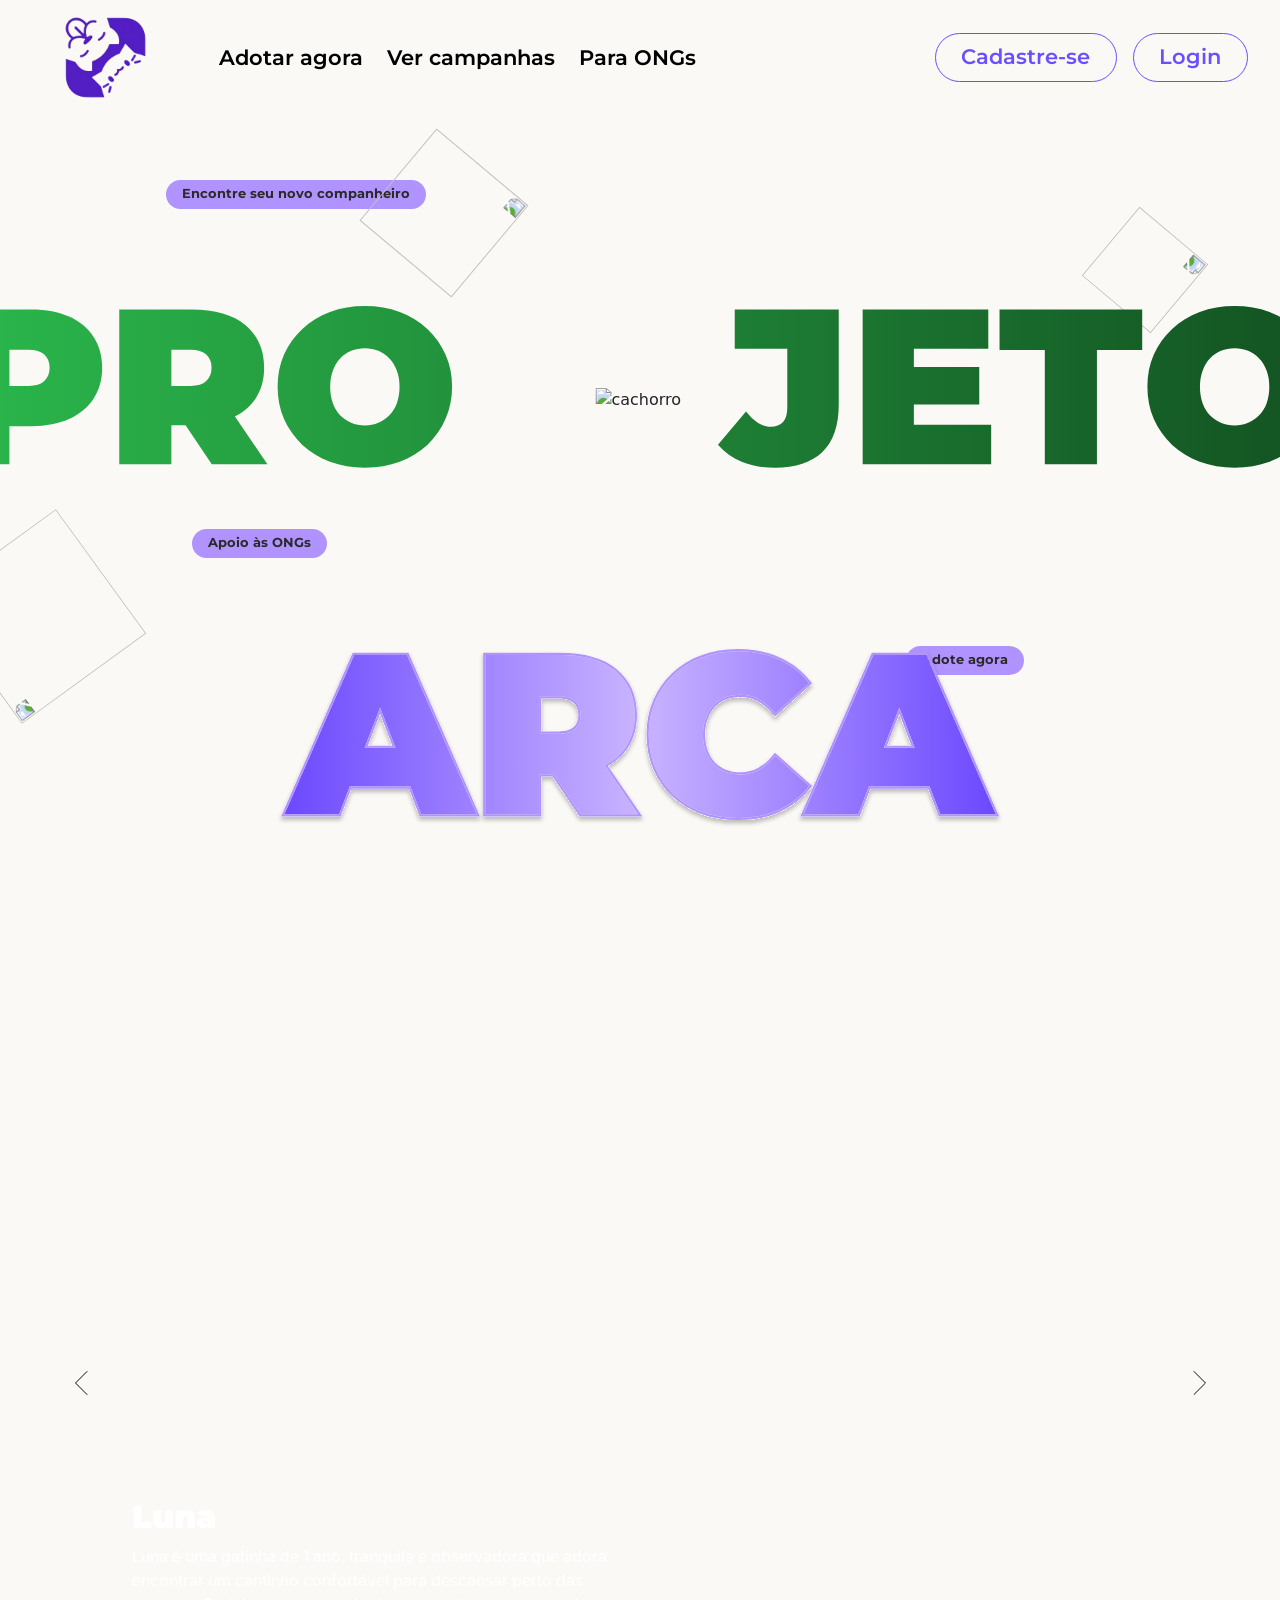
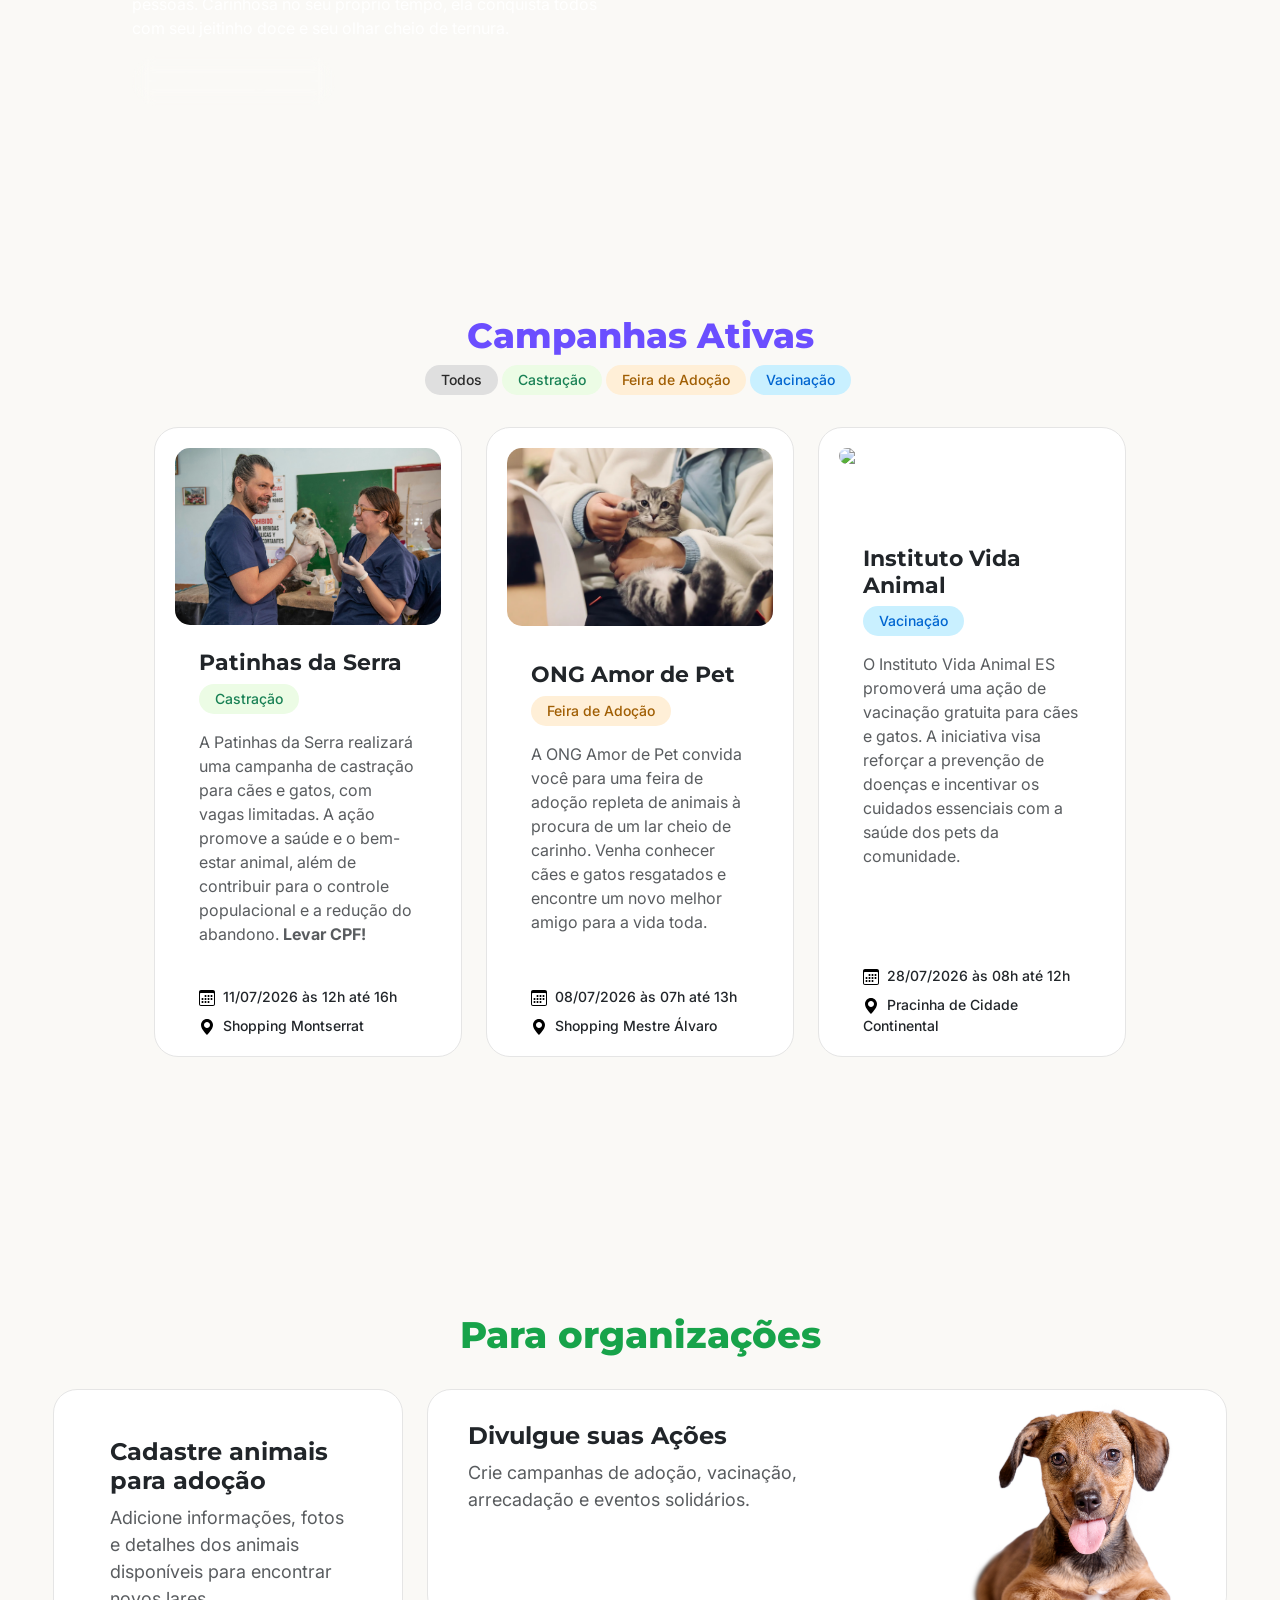
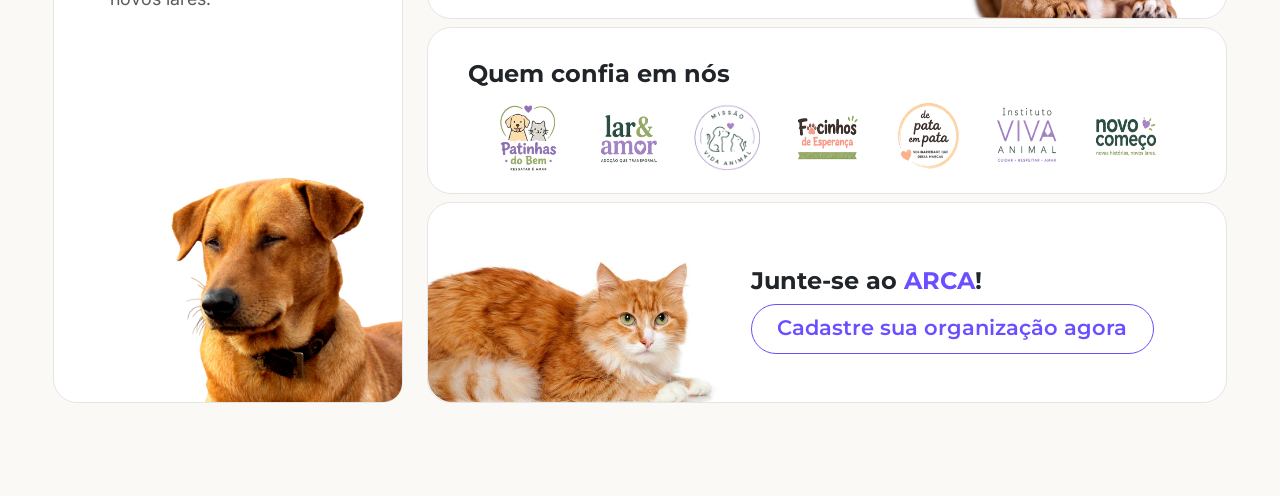
==== commit 06a36c3b: "🐛 Fix nas imagens do index" ====
--- a/index.html
+++ b/index.html
@@ -145,7 +145,7 @@
                             <h4>Cadastre animais para adoção</h4>
                             <p class="corpo corpo-l text-muted">Adicione informações, fotos e detalhes dos animais disponíveis para encontrar novos lares.</p>
                         </div>
-                        <img src="./assets/imgs/cachorro.png">
+                        <img src="./assets/imgs/Cachorro.png">
                     </div>
                 </div>
                 <div class="cards-sec mt-2 mt-md-0 d-flex flex-column gap-2">
@@ -155,7 +155,7 @@
                                 <h4>Divulgue suas Ações</h4>
                                 <p class="corpo corpo-l text-muted">Crie campanhas de adoção, vacinação, arrecadação e eventos solidários.</p>
                             </div>
-                            <img src="./assets/imgs/cachorro-2.png">
+                            <img src="./assets/imgs/Cachorro-2.png">
                         </div>
                     </div>
                     <div id="card-2" class="col-xl-3 col-lg-5 col-md-6 col-sm-8 col-12 card card-org pt-3">
@@ -180,7 +180,7 @@
                                 <h4>Junte-se ao <span style="color: var(--cor-secundaria)">ARCA</span>!</h4>
                                 <a href="./cadastro_representante.html" class="botao-arca botao-roxo">Cadastre sua organização agora</a>
                             </div>
-                            <img src="./assets/imgs/gato.png">
+                            <img src="./assets/imgs/Gato.png">
                         </div>
                     </div>
                 </div>
--- a/assets/css/style.css
+++ b/assets/css/style.css
@@ -59,14 +59,14 @@
     font-optical-sizing: auto;
     font-weight: 400;
     font-style: normal;   
-    font-size: clamp(1rem, 0.6vw, 1.5rem);
+    font-size: 18px;
 }
 
 .corpo-lg {
     font-size: 20px !important;
 }
 .corpo-sm {
-    font-size: clamp(0.9rem, 0.85vw, 1rem);
+    font-size: 16px !important;
 }
 .corpo-micro {
     font-weight: 500 !important;
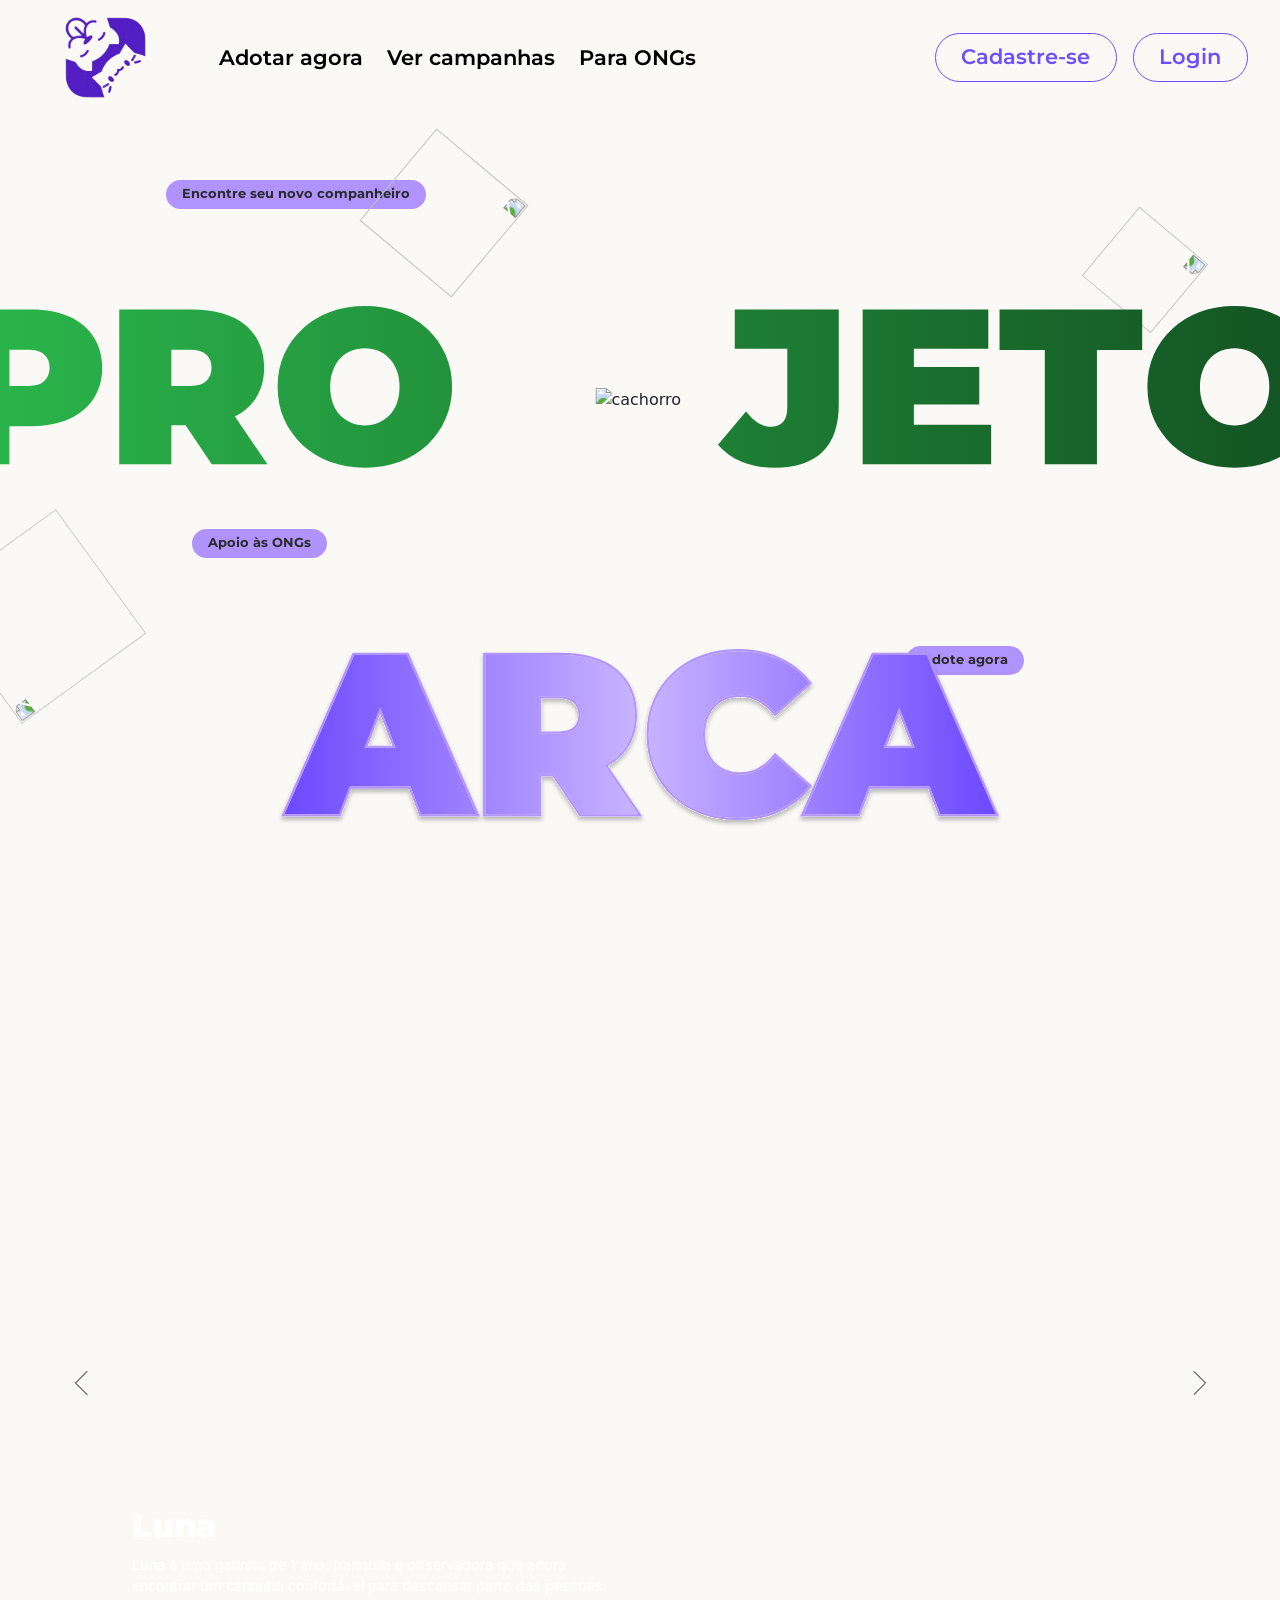
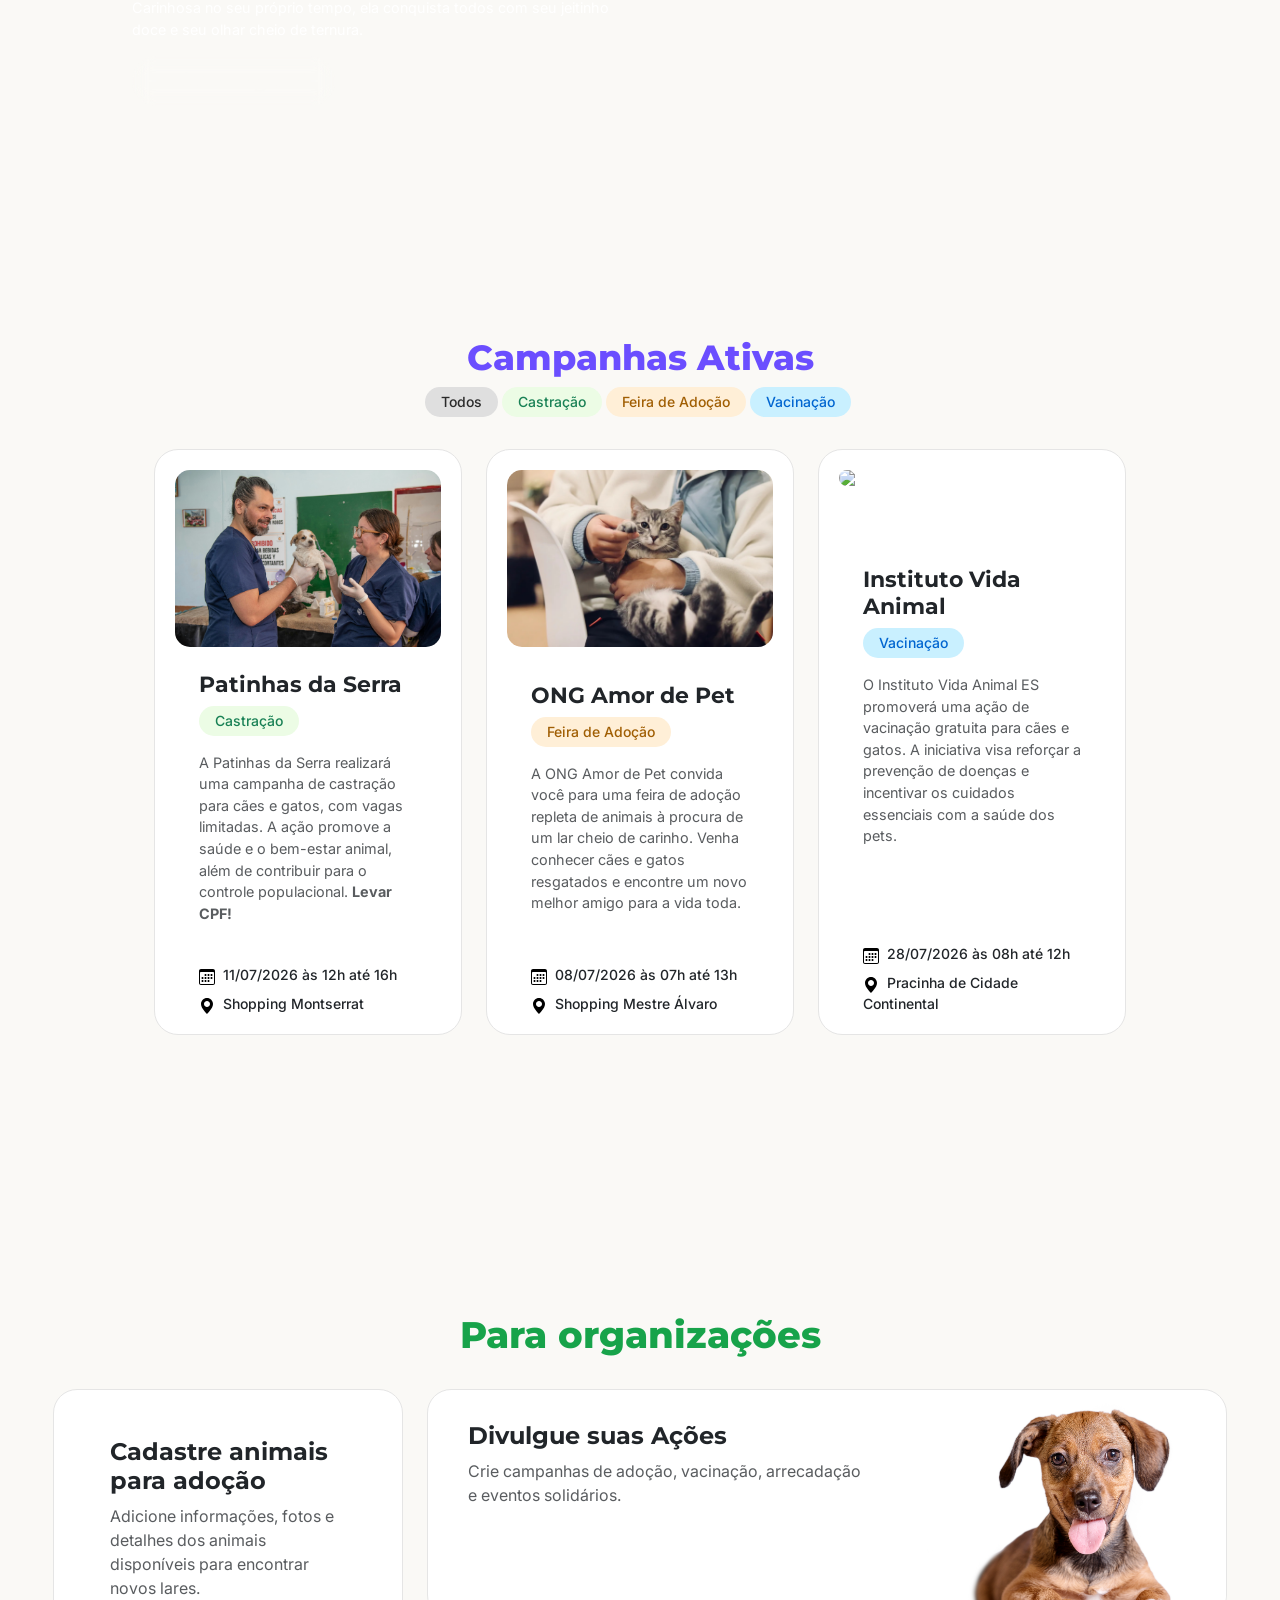
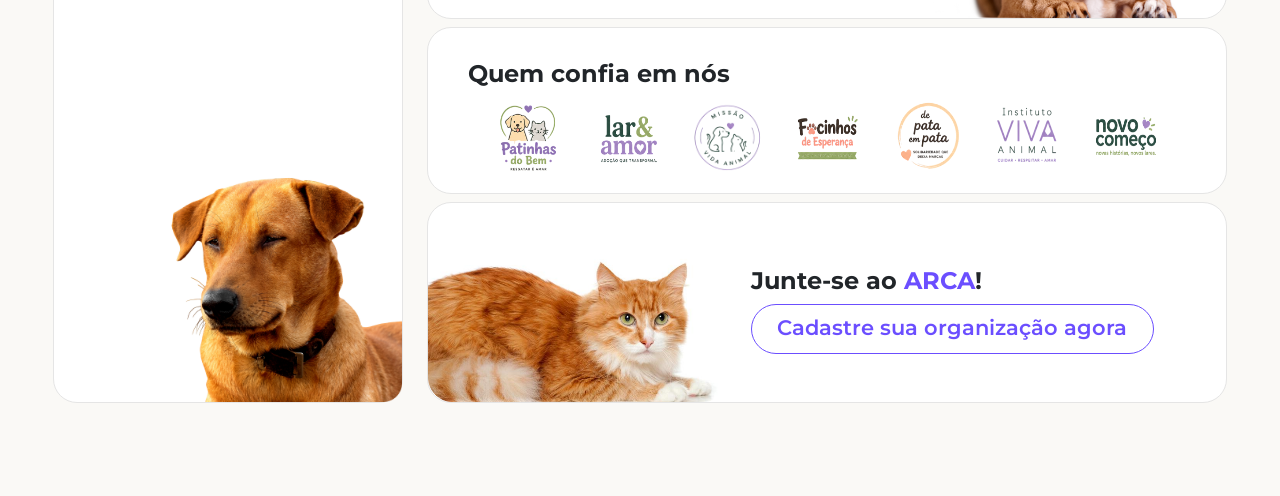
==== commit f9b07d41: "📱 Adicionando responsividade completa" ====
--- a/index.html
+++ b/index.html
@@ -93,7 +93,7 @@
                         <div class="card-campanha-text mx-4">
                             <h4>Patinhas da Serra</h4>
                             <span class="badge-arca badge-arca-sucesso mb-2 me-1">Castração</span>
-                            <p class="corpo corpo-sm text-muted mt-2">A Patinhas da Serra realizará uma campanha de castração para cães e gatos, com vagas limitadas. A ação promove a saúde e o bem-estar animal, além de contribuir para o controle populacional e a redução do abandono. <b>Levar CPF!</b></p>
+                            <p class="corpo corpo-sm text-muted mt-2">A Patinhas da Serra realizará uma campanha de castração para cães e gatos, com vagas limitadas. A ação promove a saúde e o bem-estar animal, além de contribuir para o controle populacional. <b>Levar CPF!</b></p>
                         </div>
                         <div class="card-campanha-infos mx-4">
                             <p class="corpo corpo-micro mb-2"><img src="./assets/imgs/icons/calendario.svg" class="me-2" style="width: 16px; height: 16px;">11/07/2026 às 12h até 16h</p>
@@ -125,7 +125,7 @@
                         <div class="card-campanha-text mx-4">
                             <h4>Instituto Vida Animal</h4>
                             <span class="badge-arca badge-arca-info mb-2 me-1">Vacinação</span>
-                            <p class="corpo corpo-sm text-muted mt-2">O Instituto Vida Animal ES promoverá uma ação de vacinação gratuita para cães e gatos. A iniciativa visa reforçar a prevenção de doenças e incentivar os cuidados essenciais com a saúde dos pets da comunidade.</p>
+                            <p class="corpo corpo-sm text-muted mt-2">O Instituto Vida Animal ES promoverá uma ação de vacinação gratuita para cães e gatos. A iniciativa visa reforçar a prevenção de doenças e incentivar os cuidados essenciais com a saúde dos pets.</p>
                         </div>
                         <div class="card-campanha-infos mx-4">
                             <p class="corpo corpo-micro mb-2"><img src="./assets/imgs/icons/calendario.svg" class="me-2" style="width: 16px; height: 16px;">28/07/2026 às 08h até 12h</p>
@@ -137,7 +137,7 @@
             </div>
         </section>
         <section id="organizations" class="organizations mt-5 pt-5 mt-none d-block d-md-flex flex-column justify-content-center align-items-center">
-            <h3 class="organizations-title text-center">Para organizações</h3>
+            <h3 class="organizations-title text-center">Para <br class="d-block d-md-none">organizações</h3>
             <div class="org-container d-block d-md-flex flex-wrap justify-content-center gap-4 p-4">
                 <div id="card-main" class="col-xl-3 col-lg-5 col-md-6 col-sm-8 col-12 card card-org pt-3">
                     <div style="position: relative;" class="card-body d-flex flex-column gap-4">
--- a/assets/css/style.css
+++ b/assets/css/style.css
@@ -59,14 +59,14 @@
     font-optical-sizing: auto;
     font-weight: 400;
     font-style: normal;   
-    font-size: 18px;
+    font-size: clamp(1rem, 0.6vw, 1.5rem);
 }
 
 .corpo-lg {
     font-size: 20px !important;
 }
 .corpo-sm {
-    font-size: 16px !important;
+    font-size: clamp(0.9rem, 0.85vw, 1rem);
 }
 .corpo-micro {
     font-weight: 500 !important;
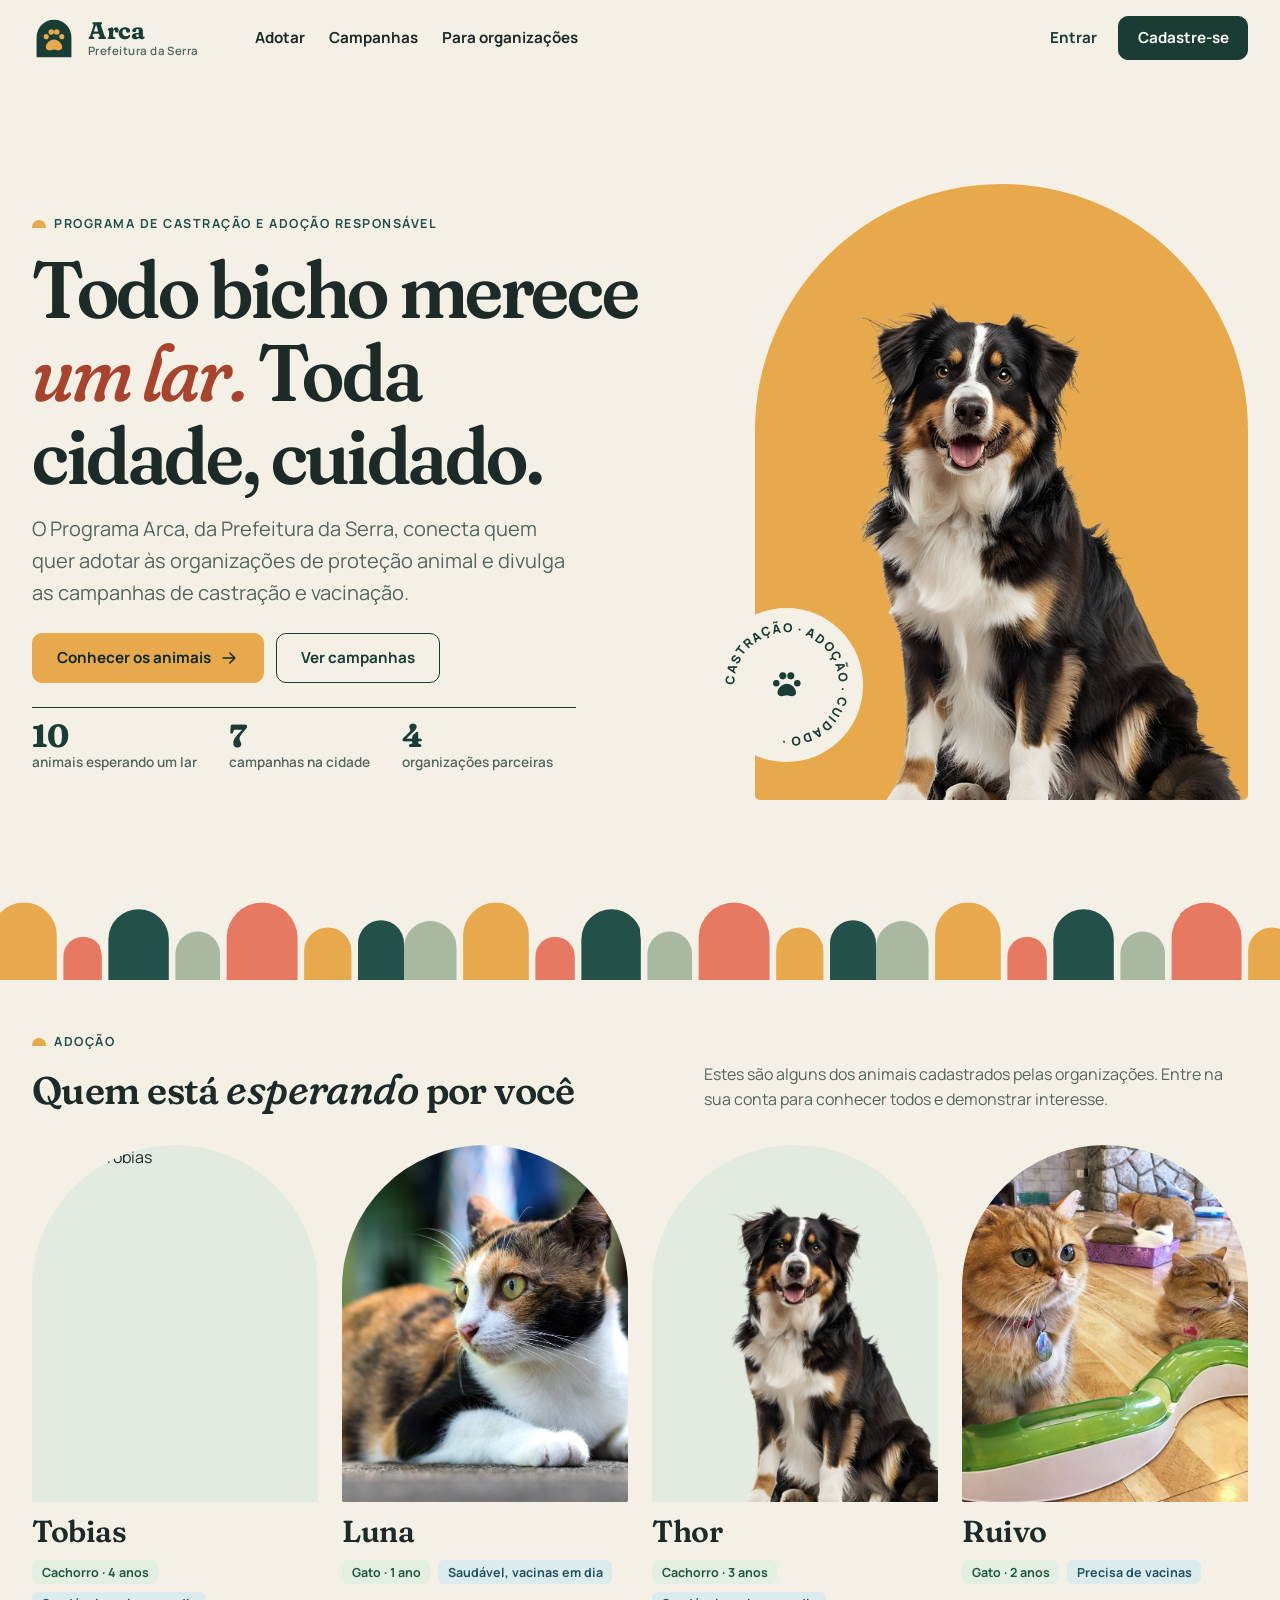
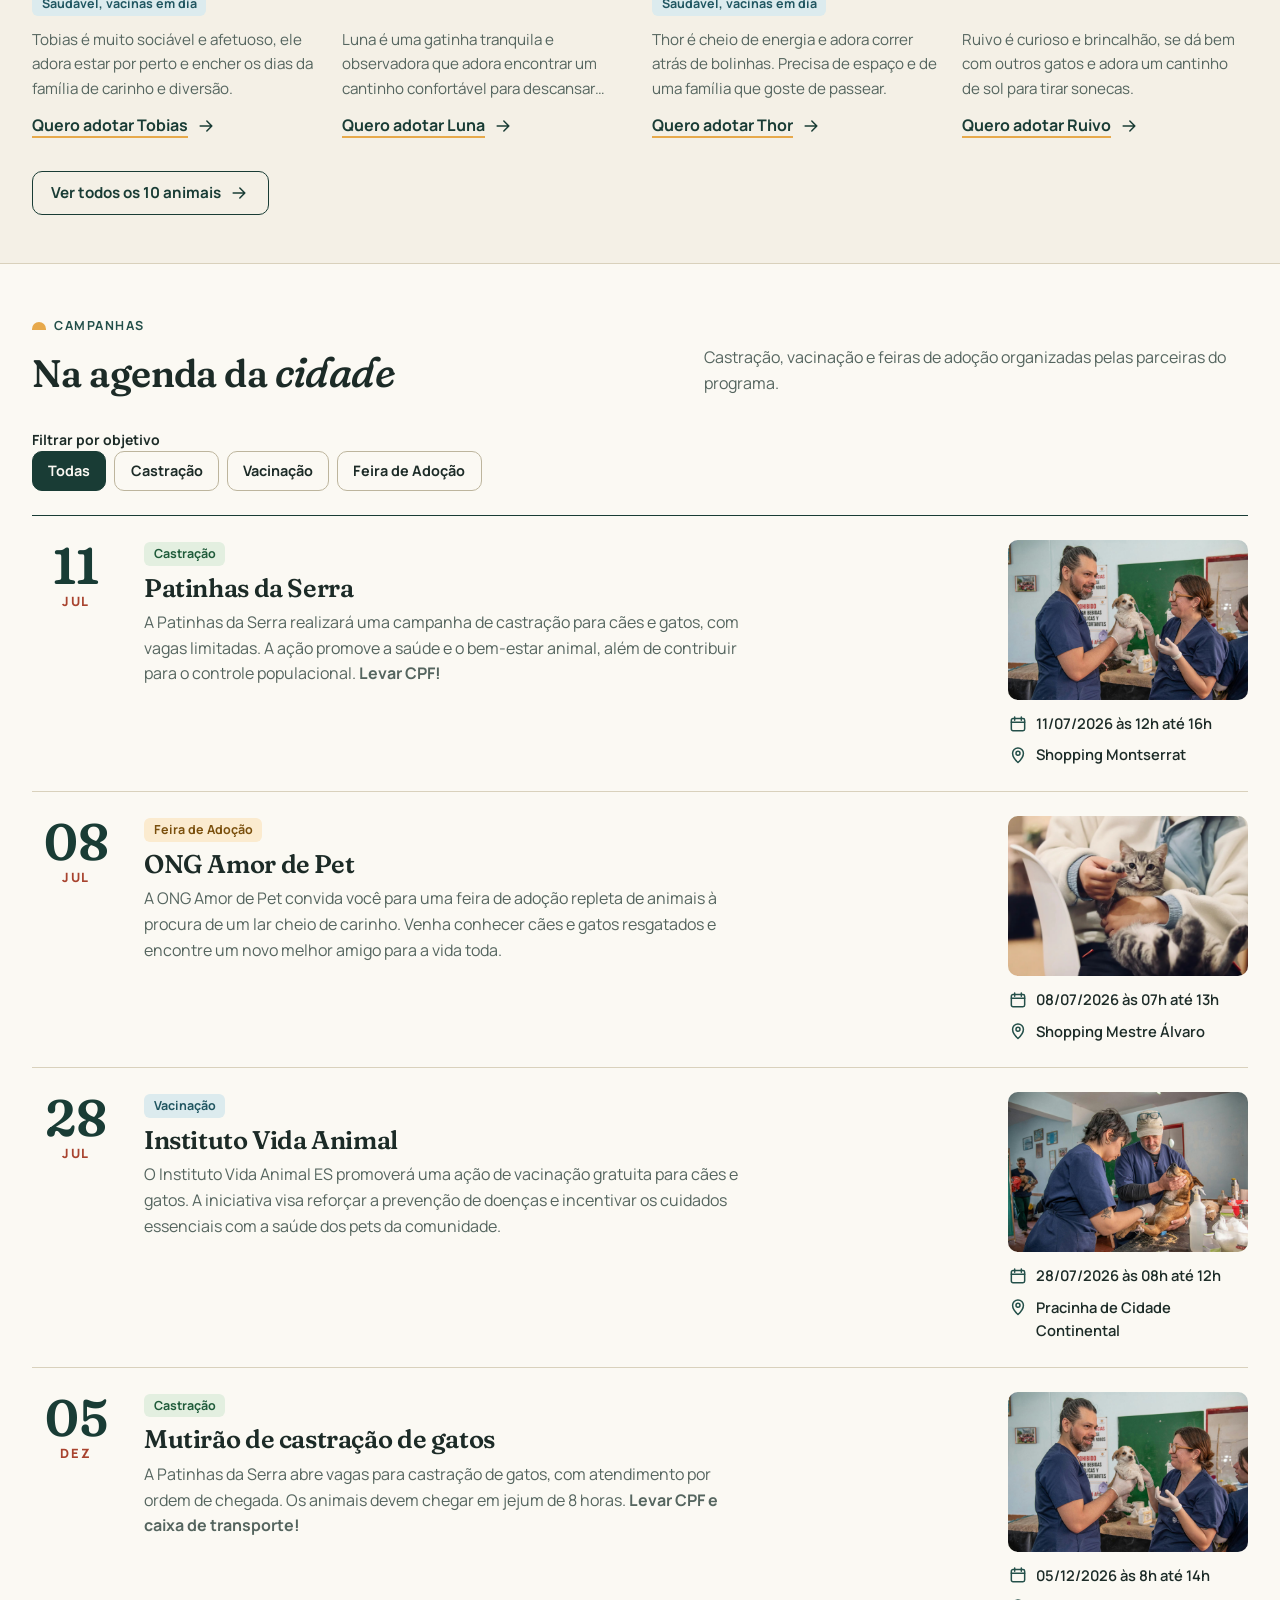
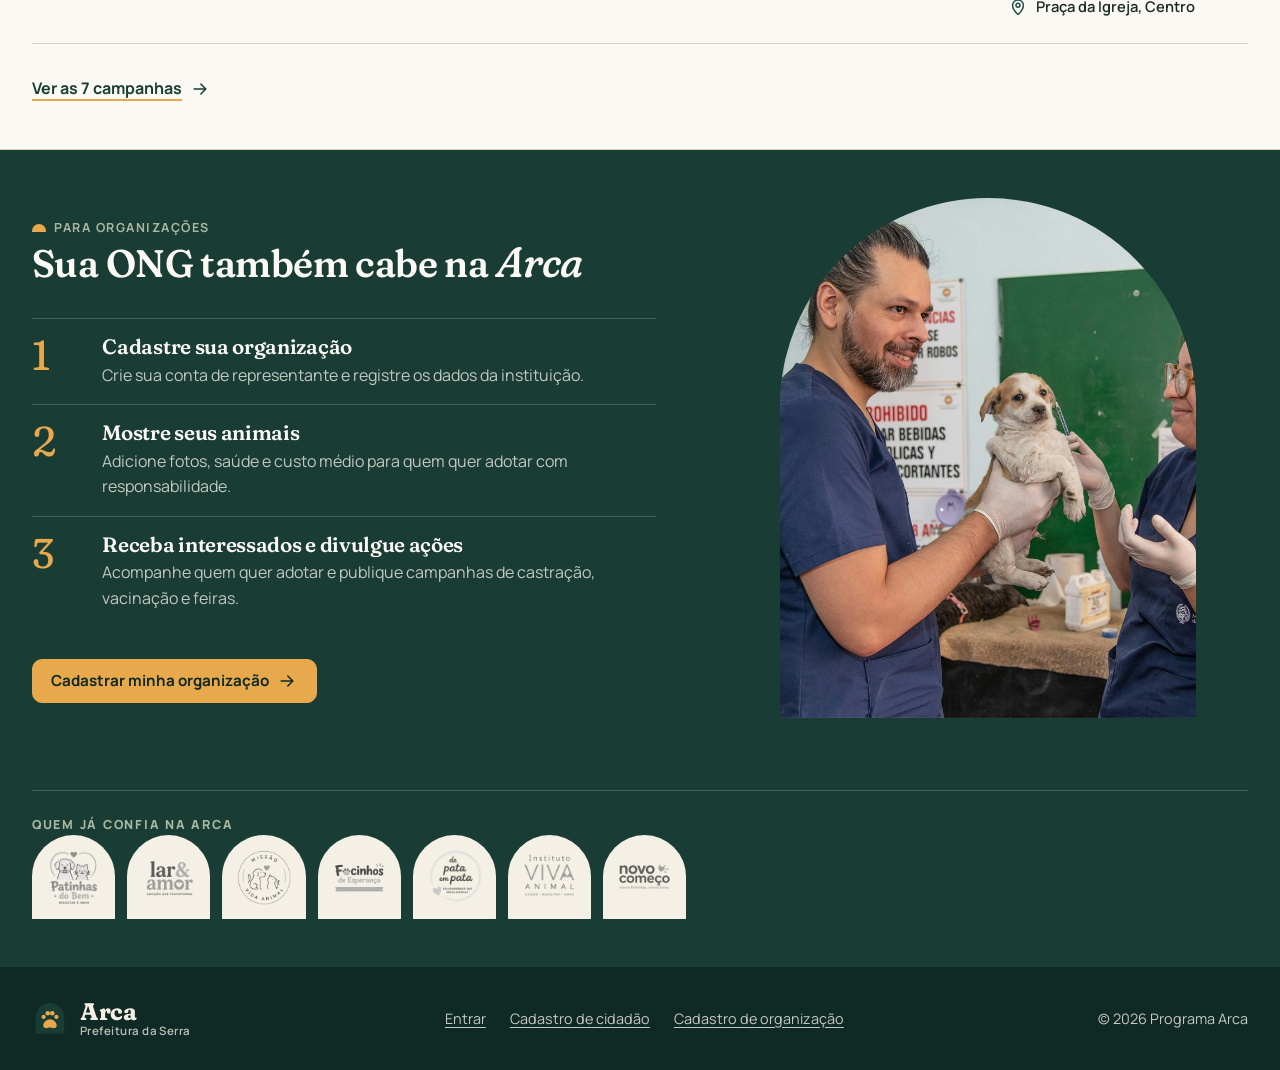
==== commit 6e844dd9: "🚀 V2: Todo código, design e sistema refatorado." ====
--- a/index.html
+++ b/index.html
@@ -1,198 +1,175 @@
 <!DOCTYPE html>
-<html lang="pt-Br">
+<html lang="pt-BR">
 <head>
     <meta charset="UTF-8">
     <meta name="viewport" content="width=device-width, initial-scale=1.0">
-    <title>Programa Arca</title>
+    <title>Programa Arca - Adoção responsável e castração na Serra</title>
+    <meta name="description" content="Programa Arca, da Prefeitura da Serra: adoção responsável, campanhas de castração e vacinação, e apoio às organizações de proteção animal.">
     <link rel="preconnect" href="https://fonts.googleapis.com">
     <link rel="preconnect" href="https://fonts.gstatic.com" crossorigin>
-    <link href="https://fonts.googleapis.com/css2?family=Inter:ital,opsz,wght@0,14..32,100..900;1,14..32,100..900&family=Montserrat:ital,wght@0,100..900;1,100..900&display=swap" rel="stylesheet">
-    <link href="https://cdn.jsdelivr.net/npm/bootstrap@5.3.8/dist/css/bootstrap.min.css" rel="stylesheet" integrity="sha384-sRIl4kxILFvY47J16cr9ZwB07vP4J8+LH7qKQnuqkuIAvNWLzeN8tE5YBujZqJLB" crossorigin="anonymous">
-    <link rel="stylesheet" href="./assets/css/style.css"/>
-    <link rel="stylesheet" href="./assets/css/landing.css"/>
-    <link rel="shortcut icon" href="./assets/imgs/prefeitura.png" type="image/x-icon">
+    <link href="https://fonts.googleapis.com/css2?family=Fraunces:ital,opsz,wght,SOFT,WONK@0,9..144,400..700,0..100,0..1;1,9..144,400..700,0..100,0..1&family=Manrope:wght@400;500;600;700;800&display=swap" rel="stylesheet">
+    <link rel="stylesheet" href="./assets/css/style.css">
+    <link rel="stylesheet" href="./assets/css/publico.css">
+    <link rel="icon" href="./assets/imgs/favicon.svg" type="image/svg+xml">
 </head>
 <body>
-    <header class="d-flex align-items-center justify-content-between px-4 py-3 px-lg-5 mx-lg-3 py-3">
-        <div class="d-flex align-items-center gap-md-5">
-            <img src="./assets/imgs/Logo.svg" alt="">
-            <nav class="ms-4 d-none d-lg-flex gap-4">
-                <a href="#adoption">Adotar agora</a>
-                <a href="#campaigns">Ver campanhas</a>
-                <a href="#organizations">Para ONGs</a>
-            </nav>
-        </div>
-        <!-- Menu no computador -->
-        <div class="d-none d-md-flex gap-3">
-            <a class="botao-arca botao-roxo" href="./cadastro.html">Cadastre-se</a>
-            <a class="botao-arca botao-roxo" href="./login.html">Login</a>
-        </div>
+    <a class="pular" href="#adocao">Pular para o conteúdo</a>
 
-        <!-- Menu no mobile -->
-        <div class="menu-container d-md-none">
-            <img src="./assets/imgs/burguer-menu.svg" alt="dropdown menu" id="hamburguer-menu">
+    <header class="topo">
+        <div class="contem topo__barra">
+            <a class="marca" href="./index.html" aria-label="Programa Arca, página inicial">
+                <img src="./assets/imgs/Logo.svg" alt="" width="44" height="44">
+                <span class="marca__texto"><strong>Arca</strong><small>Prefeitura da Serra</small></span>
+            </a>
 
-            <div id="menu-mobile">
-                <a class="botao-arca botao-roxo" href="./cadastro.html" style="background-color: var(--cor-primaria);">Cadastre-se</a>
-                <a class="botao-arca botao-roxo" href="./login.html" style="background-color: var(--cor-primaria);">Login</a>
+            <button type="button" class="botao botao--contorno botao--icone topo__menu" id="topo-menu" aria-expanded="false" aria-controls="topo-painel" aria-label="Abrir menu">
+                <svg class="icone" aria-hidden="true"><use href="./assets/imgs/icons/sprite.svg#menu"></use></svg>
+            </button>
+
+            <div class="topo__painel" id="topo-painel">
+                <nav class="topo__nav" aria-label="Seções da página">
+                    <a href="#adocao">Adotar</a>
+                    <a href="#campanhas">Campanhas</a>
+                    <a href="#organizacoes">Para organizações</a>
+                </nav>
+                <div class="topo__acoes">
+                    <a class="botao botao--texto" href="./login.html">Entrar</a>
+                    <a class="botao" href="./cadastro.html">Cadastre-se</a>
+                </div>
             </div>
         </div>
     </header>
+
     <main>
-        <section id="main" class="main">
-            <img class="d-none d-md-block folhinha-1" src="./assets/imgs/folhinha.png" alt="">
-            <img class="d-none d-md-block folhinha-2" src="./assets/imgs/folhinha.png" alt="">
-            <img class="d-none d-md-block folhinha-3" src="./assets/imgs/folhinha.png" alt="">
-            <img class="d-none d-md-block main-title" src="./assets/imgs/projeto-texto.svg" alt="projeto">
-            <img class="d-block d-md-none main-title-mobile" src="./assets/imgs/projeto-arca-texto.svg" alt="projeto arca">
-            <img class="main-cachorro" src="./assets/imgs/main-cachorro.png" alt="cachorro">
-            <img class="d-none d-md-block main-subtitle" src="./assets/imgs/arca-texto.svg" alt="arca">
-            <span class="d-none d-md-block main-badge-1 badge-arca badge-arca-roxa">Adote agora</span>         
-            <span class="d-none d-md-block main-badge-2 badge-arca badge-arca-roxa">Apoio às ONGs</span>         
-            <span class="d-none d-md-block main-badge-3 badge-arca badge-arca-roxa">Encontre seu novo companheiro</span>         
-        </section>
-        <section id="adoption" class="adoption">
-            <div class="adoption-carousel d-flex h-100">
-                <div class="adoption-botoes d-flex px-5 w-100 justify-content-between align-items-center">
-                    <button class="d-none d-md-block"><span><img src="./assets/imgs/icons/seta.svg" alt=""></span></button>
-                    <button class="d-none d-md-block"><span><img style="transform: translateY(90deg);"  src="./assets/imgs/icons/seta.svg" alt=""></span></button>
-                </div>
-                <div id="carousel-1" class="adoption-card w-100 h-100">
-                    <div class="p-1 adoption-card-infos">
-                        <h2>Luna</h2>
-                        <p class="corpo corpo-sm">
-                            Luna é uma gatinha de 1 ano, tranquila e observadora que adora encontrar um cantinho confortável para descansar perto das pessoas. Carinhosa no seu próprio tempo, ela conquista todos com seu jeitinho doce e seu olhar cheio de ternura.
-                        </p>
-                        <button class="botao-arca" style="backdrop-filter: blur(10px)">Adotar agora!</button>
+        <section class="heroi" aria-labelledby="heroi-titulo">
+            <div class="contem heroi__grade">
+                <div class="entrada">
+                    <span class="sobrelinha">Programa de castração e adoção responsável</span>
+                    <h1 class="heroi__titulo" id="heroi-titulo">Todo bicho merece <em>um lar.</em> Toda cidade, cuidado.</h1>
+                    <p class="heroi__texto">O Programa Arca, da Prefeitura da Serra, conecta quem quer adotar às organizações de proteção animal e divulga as campanhas de castração e vacinação.</p>
+                    <div class="heroi__acoes">
+                        <a class="botao botao--dourado" href="./adocao.html">Conhecer os animais
+                            <svg class="icone icone--seta" aria-hidden="true"><use href="./assets/imgs/icons/sprite.svg#seta-direita"></use></svg>
+                        </a>
+                        <a class="botao botao--contorno" href="#campanhas">Ver campanhas</a>
+                    </div>
+                    <div class="heroi__numeros" id="numeros" hidden>
+                        <div><strong id="num-animais">0</strong><span>animais esperando um lar</span></div>
+                        <div><strong id="num-campanhas">0</strong><span>campanhas na cidade</span></div>
+                        <div><strong id="num-orgs">0</strong><span>organizações parceiras</span></div>
                     </div>
                 </div>
-                <div id="carousel-2" class="adoption-card w-100 h-100">
-                    <div class="p-1 adoption-card-infos">
-                        <h2>Tobias</h2>
-                        <p class="corpo corpo-sm">
-                            Tobias é um cãozinho de 4 anos, alegre e companheiro, sempre pronto para um passeio ou alguns minutos de brincadeira. Muito sociável e afetuoso, ele adora estar por perto e encher os dias da família de carinho e diversão.
-                        </p>
-                        <button class="botao-arca">Adotar agora!</button>
+
+                <div class="heroi__arte entrada" style="--i:2">
+                    <div class="heroi__arco">
+                        <img src="./assets/imgs/main-cachorro.png" alt="Cachorro de pelagem preta, branca e caramelo, sentado e sorrindo" width="800" height="754">
                     </div>
+                    <svg class="heroi__selo" viewBox="0 0 100 100" role="img" aria-label="Castração, adoção e cuidado">
+                        <defs><path id="selo-caminho" d="M50 50 m-37 0 a37 37 0 1 1 74 0 a37 37 0 1 1 -74 0"/></defs>
+                        <text><textPath href="#selo-caminho">Castração · Adoção · Cuidado · </textPath></text>
+                        <use class="icone" href="./assets/imgs/icons/sprite.svg#pata" x="37" y="37" width="26" height="26"></use>
+                    </svg>
                 </div>
             </div>
+            <div class="heroi__arcos" aria-hidden="true"></div>
         </section>
-        <section id="campaigns" class="campaigns mt-5 mt-none d-flex flex-column justify-content-center align-items-center">
-            <h3 class="campaign-title text-center">Campanhas Ativas</h3>
-            <div id="filtro-campanhas" class="p-md-0 p-3">
-                <span class="badge-arca mb-2 me-1">Todos</span>
-                <span class="badge-arca badge-arca-sucesso mb-2 me-1">Castração</span>
-                <span class="badge-arca badge-arca-aviso mb-2 me-1">Feira de Adoção</span>
-                <span class="badge-arca badge-arca-info mb-2 me-1">Vacinação</span>
+
+        <section class="secao" id="adocao" aria-labelledby="adocao-titulo">
+            <div class="contem">
+                <div class="secao__cabecalho">
+                    <div>
+                        <span class="sobrelinha">Adoção</span>
+                        <h2 id="adocao-titulo">Quem está <em>esperando</em> por você</h2>
+                    </div>
+                    <p>Estes são alguns dos animais cadastrados pelas organizações. Entre na sua conta para conhecer todos e demonstrar interesse.</p>
+                </div>
+                <div class="espera" id="espera">
+                    <p class="texto-suave">Carregando animais...</p>
+                </div>
+                <p class="secao__mais" id="espera-mais" hidden></p>
             </div>
-            <div id="campanhas" class="d-flex flex-wrap justify-content-center gap-4 p-4">
-                <!-- Card -->
-                <div id="card" class="col-xl-3 col-lg-5 col-md-6 col-sm-8 col-12 card card-campanha p-1">
-                    <div class="card-body d-flex flex-column justify-content-between gap-4">
-                        <img class="col-12" style="border-radius: 15px;" src="./assets/imgs/campanha-1.jpg">
-                        <div class="card-campanha-text mx-4">
-                            <h4>Patinhas da Serra</h4>
-                            <span class="badge-arca badge-arca-sucesso mb-2 me-1">Castração</span>
-                            <p class="corpo corpo-sm text-muted mt-2">A Patinhas da Serra realizará uma campanha de castração para cães e gatos, com vagas limitadas. A ação promove a saúde e o bem-estar animal, além de contribuir para o controle populacional. <b>Levar CPF!</b></p>
-                        </div>
-                        <div class="card-campanha-infos mx-4">
-                            <p class="corpo corpo-micro mb-2"><img src="./assets/imgs/icons/calendario.svg" class="me-2" style="width: 16px; height: 16px;">11/07/2026 às 12h até 16h</p>
-                            <p class="corpo corpo-micro mb-0"><img src="./assets/imgs/icons/mapa.svg" class="me-2" style="width: 16px; height: 16px;">Shopping Montserrat</p>
+        </section>
+
+        <section class="secao secao--campanhas" id="campanhas" aria-labelledby="campanhas-titulo">
+            <div class="contem">
+                <div class="secao__cabecalho">
+                    <div>
+                        <span class="sobrelinha">Campanhas</span>
+                        <h2 id="campanhas-titulo">Na agenda da <em>cidade</em></h2>
+                    </div>
+                    <p>Castração, vacinação e feiras de adoção organizadas pelas parceiras do programa.</p>
+                </div>
+
+                <div class="filtros">
+                    <div>
+                        <p class="campo__rotulo" id="rotulo-filtro-campanhas">Filtrar por objetivo</p>
+                        <div class="chips" id="filtro-campanhas" role="group" aria-labelledby="rotulo-filtro-campanhas">
+                            <button type="button" class="chip" data-tipo="" aria-pressed="true">Todas</button>
+                            <button type="button" class="chip" data-tipo="Castração" aria-pressed="false">Castração</button>
+                            <button type="button" class="chip" data-tipo="Vacinação" aria-pressed="false">Vacinação</button>
+                            <button type="button" class="chip" data-tipo="Feira de Adoção" aria-pressed="false">Feira de Adoção</button>
                         </div>
                     </div>
                 </div>
-                <!---->
-                <!-- Card -->
-                <div id="card" class="col-xl-3 col-lg-5 col-md-6 col-sm-8 col-12 card card-campanha p-1">
-                    <div class="card-body d-flex flex-column justify-content-between gap-4">
-                        <img class="col-12" style="border-radius: 15px;" src="./assets/imgs/campanha-2.jpg">
-                        <div class="card-campanha-text mx-4">
-                            <h4>ONG Amor de Pet</h4>
-                            <span class="badge-arca badge-arca-aviso mb-2 me-1">Feira de Adoção</span>
-                            <p class="corpo corpo-sm text-muted mt-2">A ONG Amor de Pet convida você para uma feira de adoção repleta de animais à procura de um lar cheio de carinho. Venha conhecer cães e gatos resgatados e encontre um novo melhor amigo para a vida toda.</p>
-                        </div>
-                        <div class="card-campanha-infos mx-4">
-                            <p class="corpo corpo-micro mb-2"><img src="./assets/imgs/icons/calendario.svg" class="me-2" style="width: 16px; height: 16px;">08/07/2026 às 07h até 13h</p>
-                            <p class="corpo corpo-micro mb-0"><img src="./assets/imgs/icons/mapa.svg" class="me-2" style="width: 16px; height: 16px;">Shopping Mestre Álvaro</p>
-                        </div>
+
+                <div id="campanhas-lista" aria-live="polite"></div>
+                <p class="secao__mais" id="campanhas-mais" hidden></p>
+            </div>
+        </section>
+
+        <section class="secao org sobre-escuro" id="organizacoes" aria-labelledby="org-titulo">
+            <div class="contem">
+                <div class="org__grade">
+                    <div>
+                        <span class="sobrelinha">Para organizações</span>
+                        <h2 id="org-titulo">Sua ONG também cabe na <em>Arca</em></h2>
+                        <ol class="org__passos">
+                            <li><div><h3>Cadastre sua organização</h3><p>Crie sua conta de representante e registre os dados da instituição.</p></div></li>
+                            <li><div><h3>Mostre seus animais</h3><p>Adicione fotos, saúde e custo médio para quem quer adotar com responsabilidade.</p></div></li>
+                            <li><div><h3>Receba interessados e divulgue ações</h3><p>Acompanhe quem quer adotar e publique campanhas de castração, vacinação e feiras.</p></div></li>
+                        </ol>
+                        <a class="botao botao--dourado" href="./cadastro_representante.html">Cadastrar minha organização
+                            <svg class="icone icone--seta" aria-hidden="true"><use href="./assets/imgs/icons/sprite.svg#seta-direita"></use></svg>
+                        </a>
+                    </div>
+                    <div class="org__foto arco">
+                        <img src="./assets/imgs/campanha-1.jpg" alt="Veterinários aplicando vacina em um filhote de cachorro" loading="lazy" style="object-position: 38% 50%">
                     </div>
                 </div>
-                <!---->
-                <!-- Card -->
-                <div id="card" class="col-xl-3 col-lg-5 col-md-6 col-sm-8 col-12 card card-campanha p-1">
-                    <div class="card-body d-flex flex-column justify-content-between gap-4">
-                        <img class="col-12" style="border-radius: 15px;" src="./assets/imgs/campanha-3.jpg">
-                        <div class="card-campanha-text mx-4">
-                            <h4>Instituto Vida Animal</h4>
-                            <span class="badge-arca badge-arca-info mb-2 me-1">Vacinação</span>
-                            <p class="corpo corpo-sm text-muted mt-2">O Instituto Vida Animal ES promoverá uma ação de vacinação gratuita para cães e gatos. A iniciativa visa reforçar a prevenção de doenças e incentivar os cuidados essenciais com a saúde dos pets.</p>
-                        </div>
-                        <div class="card-campanha-infos mx-4">
-                            <p class="corpo corpo-micro mb-2"><img src="./assets/imgs/icons/calendario.svg" class="me-2" style="width: 16px; height: 16px;">28/07/2026 às 08h até 12h</p>
-                            <p class="corpo corpo-micro mb-0"><img src="./assets/imgs/icons/mapa.svg" class="me-2" style="width: 16px; height: 16px;">Pracinha de Cidade Continental</p>
-                        </div>
-                    </div>
-                </div>
-                <!---->
-            </div>
-        </section>
-        <section id="organizations" class="organizations mt-5 pt-5 mt-none d-block d-md-flex flex-column justify-content-center align-items-center">
-            <h3 class="organizations-title text-center">Para <br class="d-block d-md-none">organizações</h3>
-            <div class="org-container d-block d-md-flex flex-wrap justify-content-center gap-4 p-4">
-                <div id="card-main" class="col-xl-3 col-lg-5 col-md-6 col-sm-8 col-12 card card-org pt-3">
-                    <div style="position: relative;" class="card-body d-flex flex-column gap-4">
-                        <div class="mx-4 p-3">
-                            <h4>Cadastre animais para adoção</h4>
-                            <p class="corpo corpo-l text-muted">Adicione informações, fotos e detalhes dos animais disponíveis para encontrar novos lares.</p>
-                        </div>
-                        <img src="./assets/imgs/Cachorro.png">
-                    </div>
-                </div>
-                <div class="cards-sec mt-2 mt-md-0 d-flex flex-column gap-2">
-                    <div id="card-1" class="col-xl-3 col-lg-5 col-md-6 col-sm-8 col-12 card card-org pt-3">
-                        <div style="position: relative;" class="card-body d-flex flex-column gap-4">
-                            <div style="max-width: 400px;" class="mx-4">
-                                <h4>Divulgue suas Ações</h4>
-                                <p class="corpo corpo-l text-muted">Crie campanhas de adoção, vacinação, arrecadação e eventos solidários.</p>
-                            </div>
-                            <img src="./assets/imgs/Cachorro-2.png">
-                        </div>
-                    </div>
-                    <div id="card-2" class="col-xl-3 col-lg-5 col-md-6 col-sm-8 col-12 card card-org pt-3">
-                        <div style="position: relative;" class="card-body d-flex flex-column gap-4">
-                            <div class="mx-4">
-                                <h4>Quem confia em nós</h4>
-                                <div class="d-flex flex-wrap justify-content-evenly">
-                                    <img style="width: 80px; height: 80px;" src="./assets/imgs/orgs/img1.png">
-                                    <img style="width: 80px; height: 80px;" src="./assets/imgs/orgs/img2.png">
-                                    <img style="width: 80px; height: 80px;" src="./assets/imgs/orgs/img3.png">
-                                    <img style="width: 80px; height: 80px;" src="./assets/imgs/orgs/img4.png">
-                                    <img style="width: 80px; height: 80px;" src="./assets/imgs/orgs/img5.png">
-                                    <img style="width: 80px; height: 80px;" src="./assets/imgs/orgs/img6.png">
-                                    <img style="width: 80px; height: 80px;" src="./assets/imgs/orgs/img7.png">
-                                </div>
-                            </div>
-                        </div>
-                    </div>
-                    <div id="card-3" class="col-xl-3 col-lg-5 col-md-6 col-sm-8 col-12 card card-org pt-3">
-                        <div style="position: relative;" class="card-body d-md-flex justify-content-end p-5">
-                            <div class="me-4">
-                                <h4>Junte-se ao <span style="color: var(--cor-secundaria)">ARCA</span>!</h4>
-                                <a href="./cadastro_representante.html" class="botao-arca botao-roxo">Cadastre sua organização agora</a>
-                            </div>
-                            <img src="./assets/imgs/Gato.png">
-                        </div>
-                    </div>
+
+                <div class="parceiros">
+                    <p class="parceiros__titulo">Quem já confia na Arca</p>
+                    <ul class="parceiros__lista">
+                        <li><img src="./assets/imgs/orgs/img1.png" alt="Patinhas do Bem" loading="lazy"></li>
+                        <li><img src="./assets/imgs/orgs/img2.png" alt="Organização parceira 2" loading="lazy"></li>
+                        <li><img src="./assets/imgs/orgs/img3.png" alt="Organização parceira 3" loading="lazy"></li>
+                        <li><img src="./assets/imgs/orgs/img4.png" alt="Organização parceira 4" loading="lazy"></li>
+                        <li><img src="./assets/imgs/orgs/img5.png" alt="Organização parceira 5" loading="lazy"></li>
+                        <li><img src="./assets/imgs/orgs/img6.png" alt="Organização parceira 6" loading="lazy"></li>
+                        <li><img src="./assets/imgs/orgs/img7.png" alt="Organização parceira 7" loading="lazy"></li>
+                    </ul>
                 </div>
             </div>
         </section>
     </main>
-    <script src="https://code.jquery.com/jquery-3.7.1.min.js"></script>
+
+    <footer class="rodape">
+        <div class="contem rodape__grade">
+            <a class="marca marca--clara" href="./index.html" aria-label="Programa Arca, página inicial">
+                <img src="./assets/imgs/Logo.svg" alt="" width="36" height="36">
+                <span class="marca__texto"><strong>Arca</strong><small>Prefeitura da Serra</small></span>
+            </a>
+            <nav class="rodape__links" aria-label="Rodapé">
+                <a href="./login.html">Entrar</a>
+                <a href="./cadastro.html">Cadastro de cidadão</a>
+                <a href="./cadastro_representante.html">Cadastro de organização</a>
+            </nav>
+            <p>© 2026 Programa Arca</p>
+        </div>
+    </footer>
+
     <script src="./assets/js/funcoes.js"></script>
     <script src="./assets/js/conexao_bd.js"></script>
-    <script src="./assets/js/select.js"></script>
     <script src="./assets/js/landing.js"></script>
-    <script src="./assets/js/sistema.js"></script>
-    <script src="https://cdn.jsdelivr.net/npm/bootstrap@5.3.8/dist/js/bootstrap.bundle.min.js" integrity="sha384-FKyoEForCGlyvwx9Hj09JcYn3nv7wiPVlz7YYwJrWVcXK/BmnVDxM+D2scQbITxI" crossorigin="anonymous"></script>
 </body>
-</html>+</html>
--- a/assets/css/style.css
+++ b/assets/css/style.css
@@ -1,167 +1,670 @@
+/* ============================================================
+   ARCA — estilos globais
+   Identidade: o ARCO (porta de abrigo / casco de arca), verde-floresta
+   profundo, marfim quente, detalhes em dourado e coral.
+   Fontes: Fraunces (títulos editoriais) + Manrope (interface).
+   ============================================================ */
+
 :root {
-    --cor-primaria: #FAF9F6;
-    --cor-secundaria: #6B4EFF;
-    --cor-terciaria: #17A34A;
-    --cor-preto-0: #000000;
-    --cor-preto: #2A2A2A;
-    --bg-cor-info: #C9F0FF;
-    --bg-cor-aviso: #FFEFD7;
-    --bg-cor-sucesso: #ECFCE5;
-    --text-cor-info: #0065D0;
-    --text-cor-aviso: #A05E03;
-    --text-cor-sucesso: #198155;
-}
-
-/* Geral */
+    /* Cores base */
+    --floresta: #193C35;
+    --floresta-escura: #0F2A25;
+    --floresta-media: #24504A;
+    --marfim: #F4F0E6;
+    --marfim-claro: #FBF9F3;
+    --marfim-escuro: #EAE4D3;
+    --linha: #D9D1BC;
+    --dourado: #E7A94B;
+    --dourado-claro: #FBEBCF;
+    --dourado-escuro: #7A4F0C;
+    --coral: #E77962;
+    --coral-claro: #FBE3DC;
+    --coral-escuro: #A8432E;
+    --salvia: #A9B9A1;
+    --salvia-clara: #E3EADF;
+    --salvia-escura: #34502F;
+
+    /* Texto */
+    --tinta: #1C2B27;
+    --tinta-suave: #55655F;
+    --tinta-clara: #7C8883;
+
+    /* Semânticas */
+    --sucesso-fundo: #E3EFE0;
+    --sucesso-texto: #1F5B3A;
+    --aviso-fundo: #FBEBCF;
+    --aviso-texto: #7A4F0C;
+    --erro-fundo: #FBE3DC;
+    --erro-texto: #9B3524;
+    --info-fundo: #DCEBEE;
+    --info-texto: #1F5560;
+
+    /* Tipografia */
+    --fonte-titulo: "Fraunces", Georgia, serif;
+    --fonte-texto: "Manrope", system-ui, -apple-system, "Segoe UI", sans-serif;
+
+    /* Espaçamentos (escala de 4px) */
+    --e1: 0.25rem;
+    --e2: 0.5rem;
+    --e3: 0.75rem;
+    --e4: 1rem;
+    --e5: 1.5rem;
+    --e6: 2rem;
+    --e7: 3rem;
+    --e8: 4.5rem;
+
+    --raio: 10px;
+    --raio-grande: 18px;
+    --foco: #1B6A5A;
+    --duracao: 180ms;
+}
+
+/* ---------- Base ---------- */
+
+*, *::before, *::after { box-sizing: border-box; }
+
+html { -webkit-text-size-adjust: 100%; scroll-behavior: smooth; }
 
 body {
+    margin: 0;
+    background: var(--marfim);
+    color: var(--tinta);
+    font-family: var(--fonte-texto);
+    font-size: 1rem;
+    line-height: 1.6;
+    -webkit-font-smoothing: antialiased;
+}
+
+img { max-width: 100%; height: auto; display: block; }
+a { color: inherit; }
+button, input, select, textarea { font: inherit; color: inherit; }
+[hidden] { display: none !important; }
+
+h1, h2, h3, h4 {
+    font-family: var(--fonte-titulo);
+    font-variation-settings: "SOFT" 60, "WONK" 0;
+    font-weight: 600;
+    line-height: 1.12;
+    letter-spacing: -0.015em;
+    margin: 0;
+    text-wrap: balance;
+}
+h1 { font-size: clamp(2.1rem, 1.4rem + 3vw, 3.6rem); }
+h2 { font-size: clamp(1.6rem, 1.2rem + 1.8vw, 2.4rem); }
+h3 { font-size: 1.35rem; }
+h4 { font-size: 1.1rem; }
+p { margin: 0; }
+
+/* palavras em itálico dentro de títulos ganham o lado expressivo da Fraunces */
+h2 em, h3 em { font-size: 1.1em; }
+h1 em, h2 em, h3 em {
+    font-style: italic;
+    font-variation-settings: "SOFT" 100, "WONK" 1;
+    font-weight: 500;
+}
+
+.texto-suave { color: var(--tinta-suave); }
+.texto-pequeno { font-size: 0.875rem; }
+
+.sobrelinha {
+    display: inline-flex;
+    align-items: center;
+    gap: var(--e2);
+    font-size: 0.78rem;
+    font-weight: 700;
+    letter-spacing: 0.12em;
+    text-transform: uppercase;
+    color: var(--floresta-media);
+}
+.sobrelinha::before {
+    content: "";
+    width: 0.9rem;
+    height: 0.5rem;
+    border-radius: 0.9rem 0.9rem 0 0;
+    background: var(--dourado);
+}
+
+.sr-only {
+    position: absolute;
+    width: 1px; height: 1px;
+    padding: 0; margin: -1px;
+    overflow: hidden;
+    clip: rect(0, 0, 0, 0);
+    white-space: nowrap;
+    border: 0;
+}
+
+.pular {
+    position: fixed;
+    left: var(--e4);
+    top: -4rem;
+    z-index: 1000;
+    background: var(--floresta);
+    color: var(--marfim);
+    padding: var(--e3) var(--e4);
+    border-radius: var(--raio);
+    transition: top var(--duracao);
+}
+.pular:focus { top: var(--e4); }
+
+/* ---------- Foco visível ---------- */
+
+:focus-visible {
+    outline: 3px solid var(--foco);
+    outline-offset: 3px;
+    border-radius: 4px;
+}
+.sobre-escuro :focus-visible,
+.menu :focus-visible,
+.botao--sobre-escuro:focus-visible {
+    outline-color: var(--dourado);
+}
+
+/* ---------- Ícones ---------- */
+
+.icone {
+    width: 1.25rem;
+    height: 1.25rem;
+    flex: none;
+    fill: none;
+    stroke: currentColor;
+    stroke-width: 1.8;
+    stroke-linecap: round;
+    stroke-linejoin: round;
+}
+.icone--grande { width: 1.75rem; height: 1.75rem; }
+
+/* ---------- Marca ---------- */
+
+.marca {
+    display: inline-flex;
+    align-items: center;
+    gap: var(--e3);
+    text-decoration: none;
+    color: var(--floresta);
+}
+.marca__texto { display: flex; flex-direction: column; line-height: 1.1; }
+.marca__texto strong {
+    font-family: var(--fonte-titulo);
+    font-variation-settings: "SOFT" 100, "WONK" 1;
+    font-size: 1.5rem;
+    font-weight: 700;
+    letter-spacing: -0.02em;
+}
+.marca__texto small { font-size: 0.72rem; font-weight: 600; letter-spacing: 0.04em; opacity: 0.75; }
+.marca--clara { color: var(--marfim); }
+
+/* ---------- Botões (retangulares com cantos suaves, nada de pílula) ---------- */
+
+.botao {
+    display: inline-flex;
+    align-items: center;
+    justify-content: center;
+    gap: var(--e2);
+    min-height: 2.75rem;
+    padding: 0.55rem 1.15rem;
+    border: 1.5px solid var(--floresta);
+    border-radius: var(--raio);
+    background: var(--floresta);
+    color: var(--marfim-claro);
+    font-weight: 700;
+    font-size: 0.95rem;
+    line-height: 1.2;
+    text-decoration: none;
+    cursor: pointer;
+    transition: background-color var(--duracao), color var(--duracao), border-color var(--duracao), transform var(--duracao);
+}
+.botao:hover { background: var(--floresta-media); border-color: var(--floresta-media); }
+.botao:active { transform: translateY(1px); }
+.botao:disabled { opacity: 0.55; cursor: not-allowed; transform: none; }
+
+.botao .icone { transition: transform var(--duracao); }
+.botao:hover .icone--seta { transform: translateX(3px); }
+
+.botao--dourado { background: var(--dourado); border-color: var(--dourado); color: var(--floresta-escura); }
+.botao--dourado:hover { background: #F0B965; border-color: #F0B965; }
+
+.botao--contorno { background: transparent; color: var(--floresta); }
+.botao--contorno:hover { background: var(--floresta); color: var(--marfim-claro); border-color: var(--floresta); }
+
+.botao--texto { background: transparent; border-color: transparent; color: var(--floresta); padding-inline: var(--e3); }
+.botao--texto:hover { background: var(--marfim-escuro); border-color: transparent; }
+
+.botao--perigo { background: var(--coral-escuro); border-color: var(--coral-escuro); color: #fff; }
+.botao--perigo:hover { background: #8C3622; border-color: #8C3622; }
+
+.botao--texto-perigo { background: transparent; border-color: transparent; color: var(--coral-escuro); padding-inline: var(--e3); }
+.botao--texto-perigo:hover { background: var(--coral-claro); border-color: transparent; }
+
+.botao--sobre-escuro { background: transparent; border-color: rgba(244, 240, 230, 0.35); color: var(--marfim); }
+.botao--sobre-escuro:hover { background: rgba(244, 240, 230, 0.12); border-color: var(--marfim); }
+
+.botao--icone { padding: 0; width: 2.75rem; }
+.botao--bloco { width: 100%; }
+.botao--pequeno { min-height: 2.25rem; padding: 0.35rem 0.8rem; font-size: 0.875rem; }
+
+.botao.carregando { position: relative; color: transparent !important; pointer-events: none; }
+.botao.carregando::after {
+    content: "";
+    position: absolute;
+    width: 1.1rem; height: 1.1rem;
+    border: 2.5px solid rgba(244, 240, 230, 0.4);
+    border-top-color: var(--marfim);
+    border-radius: 50%;
+    animation: girar 0.7s linear infinite;
+}
+.botao--contorno.carregando::after { border-color: rgba(25, 60, 53, 0.25); border-top-color: var(--floresta); }
+
+@keyframes girar { to { transform: rotate(360deg); } }
+
+/* Link com seta, para chamadas editoriais */
+.link-seta {
+    display: inline-flex;
+    align-items: center;
+    gap: var(--e2);
+    font-weight: 700;
+    color: var(--floresta);
+    text-decoration: underline;
+    text-decoration-thickness: 2px;
+    text-decoration-color: var(--dourado);
+    text-underline-offset: 5px;
+}
+.link-seta:hover { text-decoration-color: var(--floresta); }
+
+/* ---------- Etiquetas ---------- */
+
+.etiqueta {
+    display: inline-flex;
+    align-items: center;
+    gap: var(--e1);
+    padding: 0.2rem 0.6rem;
+    border-radius: 6px;
+    background: var(--marfim-escuro);
+    color: var(--tinta);
+    font-size: 0.78rem;
+    font-weight: 700;
+    line-height: 1.4;
+    white-space: nowrap;
+}
+.etiqueta--castracao { background: var(--sucesso-fundo); color: var(--sucesso-texto); }
+.etiqueta--feira { background: var(--aviso-fundo); color: var(--aviso-texto); }
+.etiqueta--vacina { background: var(--info-fundo); color: var(--info-texto); }
+.etiqueta--coral { background: var(--coral-claro); color: var(--erro-texto); }
+.etiqueta--neutra { background: var(--marfim-escuro); color: var(--tinta-suave); }
+
+/* ---------- Campos de formulário ---------- */
+
+.campo { display: flex; flex-direction: column; gap: var(--e1); min-width: 0; }
+
+.campo label, .campo__rotulo {
+    font-size: 0.875rem;
+    font-weight: 700;
+    color: var(--tinta);
+}
+.campo__opcional { font-weight: 500; color: var(--tinta-suave); }
+
+.campo input, .campo select, .campo textarea {
     width: 100%;
-    background-color: var(--cor-primaria);
-    scroll-behavior: smooth;
-    overflow-x: hidden;
-    &::-webkit-scrollbar {
-        display: none;
+    min-height: 2.9rem;
+    padding: 0.65rem 0.85rem;
+    background: var(--marfim-claro);
+    border: 1.5px solid #BDB59D;
+    border-radius: var(--raio);
+    transition: border-color var(--duracao), box-shadow var(--duracao), background-color var(--duracao);
+}
+.campo input::placeholder, .campo textarea::placeholder { color: var(--tinta-clara); }
+.campo input:hover, .campo select:hover, .campo textarea:hover { border-color: var(--floresta-media); }
+.campo input:focus, .campo select:focus, .campo textarea:focus {
+    outline: none;
+    border-color: var(--floresta);
+    box-shadow: 0 0 0 3px rgba(231, 169, 75, 0.45);
+    background: #fff;
+}
+.campo textarea { min-height: 6rem; resize: vertical; }
+
+.campo select {
+    appearance: none;
+    padding-right: 2.5rem;
+    background-image: url("data:image/svg+xml,%3Csvg xmlns='http://www.w3.org/2000/svg' viewBox='0 0 24 24' fill='none' stroke='%2355655F' stroke-width='2' stroke-linecap='round' stroke-linejoin='round'%3E%3Cpath d='m6 9.5 6 6 6-6'/%3E%3C/svg%3E");
+    background-repeat: no-repeat;
+    background-position: right 0.75rem center;
+    background-size: 1.25rem;
+}
+
+.campo input[type="file"] { padding: 0.5rem; min-height: auto; }
+.campo input[type="file"]::file-selector-button {
+    margin-right: var(--e3);
+    padding: 0.4rem 0.8rem;
+    border: 1.5px solid var(--floresta);
+    border-radius: 8px;
+    background: transparent;
+    color: var(--floresta);
+    font-weight: 700;
+    cursor: pointer;
+}
+
+.campo__ajuda { font-size: 0.82rem; color: var(--tinta-suave); }
+
+.campo__erro {
+    display: flex;
+    align-items: center;
+    gap: var(--e2);
+    font-size: 0.85rem;
+    font-weight: 600;
+    color: var(--erro-texto);
+    animation: entrar-erro 0.2s ease-out;
+}
+.campo__erro .icone { width: 1rem; height: 1rem; }
+.campo--erro input, .campo--erro select, .campo--erro textarea {
+    border-color: var(--coral-escuro);
+    background: #FFF8F6;
+}
+
+@keyframes entrar-erro { from { opacity: 0; transform: translateY(-4px); } }
+
+.campo-senha { position: relative; }
+.campo-senha input { padding-right: 3rem; }
+.campo-senha button {
+    position: absolute;
+    right: 0.25rem;
+    top: 50%;
+    transform: translateY(-50%);
+    width: 2.4rem; height: 2.4rem;
+    display: grid; place-items: center;
+    border: 0; border-radius: 8px;
+    background: transparent;
+    color: var(--tinta-suave);
+    cursor: pointer;
+}
+.campo-senha button:hover { background: var(--marfim-escuro); color: var(--floresta); }
+
+.grade-campos {
+    display: grid;
+    grid-template-columns: repeat(12, minmax(0, 1fr));
+    gap: var(--e4) var(--e4);
+}
+.grade-campos > * { grid-column: span 12; }
+@media (min-width: 40rem) {
+    .span-3 { grid-column: span 3 !important; }
+    .span-4 { grid-column: span 4 !important; }
+    .span-5 { grid-column: span 5 !important; }
+    .span-6 { grid-column: span 6 !important; }
+    .span-7 { grid-column: span 7 !important; }
+    .span-8 { grid-column: span 8 !important; }
+}
+
+fieldset { border: 0; padding: 0; margin: 0; min-width: 0; }
+legend {
+    padding: 0;
+    margin-bottom: var(--e3);
+    font-family: var(--fonte-titulo);
+    font-size: 1.15rem;
+    font-weight: 600;
+}
+
+
+/* ---------- Seleção personalizada (selecao.js) ---------- */
+
+.selecao { position: relative; }
+.selecao__nativo { display: none !important; }
+
+.selecao__botao {
+    width: 100%;
+    min-height: 2.9rem;
+    display: flex;
+    align-items: center;
+    justify-content: space-between;
+    gap: var(--e2);
+    padding: 0.65rem 0.85rem;
+    background: var(--marfim-claro);
+    border: 1.5px solid #BDB59D;
+    border-radius: var(--raio);
+    text-align: left;
+    cursor: pointer;
+    transition: border-color var(--duracao), box-shadow var(--duracao), background-color var(--duracao);
+}
+.selecao__botao:hover { border-color: var(--floresta-media); }
+.selecao__botao:focus-visible,
+.selecao--aberta .selecao__botao {
+    outline: none;
+    border-color: var(--floresta);
+    box-shadow: 0 0 0 3px rgba(231, 169, 75, 0.45);
+    background: #fff;
+}
+.selecao__botao:disabled { opacity: 0.55; cursor: not-allowed; }
+.selecao__texto { overflow: hidden; text-overflow: ellipsis; white-space: nowrap; }
+.selecao__botao--vazio .selecao__texto { color: var(--tinta-clara); }
+.selecao__seta { color: var(--tinta-suave); transition: transform var(--duracao); }
+.selecao--aberta .selecao__seta { transform: rotate(180deg); }
+
+.selecao__lista {
+    position: fixed;
+    z-index: 1200;
+    margin: 0;
+    padding: 0.35rem;
+    list-style: none;
+    overflow-y: auto;
+    background: var(--marfim-claro);
+    border: 1.5px solid var(--floresta);
+    border-radius: 12px;
+    box-shadow: 0 12px 28px rgba(15, 42, 37, 0.18);
+    transform-origin: top;
+    animation: selecao-entra 0.14s ease-out;
+    scrollbar-width: thin;
+}
+.selecao__lista--acima { transform-origin: bottom; }
+
+.selecao__opcao {
+    display: flex;
+    align-items: center;
+    justify-content: space-between;
+    gap: var(--e3);
+    min-height: 2.6rem;
+    padding: 0.55rem 0.75rem;
+    border-radius: 8px;
+    font-weight: 500;
+    cursor: pointer;
+}
+.selecao__opcao[aria-selected="true"] { background: var(--salvia-clara); color: var(--floresta); font-weight: 700; }
+.selecao__opcao--ativa { background: var(--marfim-escuro); }
+.selecao__opcao[aria-selected="true"].selecao__opcao--ativa { background: #D3DECE; }
+.selecao__check { opacity: 0; color: var(--floresta); width: 1.1rem; height: 1.1rem; }
+.selecao__opcao[aria-selected="true"] .selecao__check { opacity: 1; }
+/* a opção vazia (\"Selecione\") é um aviso, não uma escolha: sem destaque nem check */
+.selecao__opcao.selecao__opcao--vazia { color: var(--tinta-clara); font-weight: 500; }
+.selecao__opcao.selecao__opcao--vazia[aria-selected="true"] { background: transparent; }
+.selecao__opcao.selecao__opcao--vazia[aria-selected="true"] .selecao__check { opacity: 0; }
+.selecao__opcao.selecao__opcao--vazia.selecao__opcao--ativa { background: var(--marfim-escuro); }
+
+.campo--erro .selecao__botao { border-color: var(--coral-escuro); background: #FFF8F6; }
+
+@keyframes selecao-entra { from { opacity: 0; transform: translateY(-4px) scale(0.98); } }
+/* ---------- Avisos em linha ---------- */
+
+.aviso {
+    display: flex;
+    gap: var(--e3);
+    align-items: flex-start;
+    padding: var(--e3) var(--e4);
+    border-radius: var(--raio);
+    border: 1px solid transparent;
+    font-size: 0.92rem;
+}
+.aviso .icone { margin-top: 0.15rem; }
+.aviso strong { display: block; }
+.aviso--erro { background: var(--erro-fundo); color: var(--erro-texto); border-color: #F0B7A9; }
+.aviso--sucesso { background: var(--sucesso-fundo); color: var(--sucesso-texto); border-color: #B9D6B5; }
+.aviso--info { background: var(--info-fundo); color: var(--info-texto); border-color: #B4D1D7; }
+.aviso--atencao { background: var(--aviso-fundo); color: var(--aviso-texto); border-color: #EBCB93; }
+
+/* ---------- Toasts ---------- */
+
+.toasts {
+    position: fixed;
+    right: var(--e4);
+    bottom: var(--e4);
+    z-index: 900;
+    display: flex;
+    flex-direction: column;
+    gap: var(--e2);
+    width: min(24rem, calc(100vw - 2rem));
+}
+.toast {
+    display: flex;
+    align-items: flex-start;
+    gap: var(--e3);
+    padding: var(--e3) var(--e3) var(--e3) var(--e4);
+    border-radius: var(--raio);
+    background: var(--floresta);
+    color: var(--marfim-claro);
+    border-left: 5px solid var(--dourado);
+    box-shadow: 0 10px 30px rgba(15, 42, 37, 0.25);
+    animation: toast-entra 0.25s ease-out;
+}
+.toast p { flex: 1; font-size: 0.92rem; padding-top: 0.1rem; }
+.toast--sucesso { border-left-color: var(--salvia); }
+.toast--erro { border-left-color: var(--coral); }
+.toast--saindo { opacity: 0; transform: translateY(8px); transition: opacity 0.2s, transform 0.2s; }
+.toast__fechar {
+    width: 2rem; height: 2rem;
+    display: grid; place-items: center;
+    flex: none;
+    border: 0; border-radius: 6px;
+    background: transparent; color: inherit; cursor: pointer; opacity: 0.8;
+}
+.toast__fechar:hover { opacity: 1; background: rgba(255, 255, 255, 0.12); }
+.toast :focus-visible { outline-color: var(--dourado); }
+
+@keyframes toast-entra { from { opacity: 0; transform: translateY(12px); } }
+
+/* ---------- Diálogos (<dialog> nativo) ---------- */
+
+.dialogo {
+    width: min(100% - 1.5rem, 44rem);
+    max-height: calc(100dvh - 2rem);
+    padding: 0;
+    border: 1px solid var(--linha);
+    border-radius: var(--raio-grande);
+    background: var(--marfim-claro);
+    color: var(--tinta);
+    box-shadow: 0 30px 80px rgba(15, 42, 37, 0.35);
+    overflow: hidden;
+}
+.dialogo--pequeno { width: min(100% - 1.5rem, 26rem); }
+.dialogo--largo { width: min(100% - 1.5rem, 64rem); }
+.dialogo[open] { animation: dialogo-entra 0.22s ease-out; display: flex; flex-direction: column; }
+.dialogo::backdrop { background: rgba(15, 42, 37, 0.6); animation: fade-entra 0.2s ease-out; }
+
+.dialogo__painel { padding: var(--e5); display: flex; flex-direction: column; gap: var(--e4); }
+.dialogo__cabecalho {
+    display: flex; align-items: flex-start; justify-content: space-between; gap: var(--e4);
+    padding: var(--e5) var(--e5) var(--e4);
+    border-bottom: 1px solid var(--linha);
+}
+.dialogo__titulo { font-size: 1.5rem; }
+.dialogo__acoes { display: flex; justify-content: flex-end; gap: var(--e3); flex-wrap: wrap; }
+
+@keyframes dialogo-entra { from { opacity: 0; transform: translateY(14px) scale(0.985); } }
+@keyframes fade-entra { from { opacity: 0; } }
+
+/* ---------- Chips de filtro ---------- */
+
+.chips { display: flex; flex-wrap: wrap; gap: var(--e2); }
+.chip {
+    min-height: 2.5rem;
+    padding: 0.4rem 0.95rem;
+    border: 1.5px solid #BDB59D;
+    border-radius: var(--raio);
+    background: transparent;
+    font-weight: 700;
+    font-size: 0.9rem;
+    color: var(--tinta);
+    cursor: pointer;
+    transition: background-color var(--duracao), border-color var(--duracao), color var(--duracao);
+}
+.chip:hover { border-color: var(--floresta); }
+.chip[aria-pressed="true"] { background: var(--floresta); border-color: var(--floresta); color: var(--marfim-claro); }
+
+
+/* ---------- Foto em arco (assinatura visual) ---------- */
+
+.arco {
+    position: relative;
+    overflow: hidden;
+    border-radius: 999px 999px var(--raio) var(--raio);
+    background: var(--salvia-clara);
+}
+.arco img { width: 100%; height: 100%; object-fit: cover; }
+
+/* ---------- Agenda de campanhas (cidadão) ---------- */
+
+.agenda { display: grid; border-top: 1.5px solid var(--floresta); }
+.agenda__item {
+    display: grid;
+    grid-template-columns: 5.5rem minmax(0, 1fr) minmax(0, 15rem);
+    gap: var(--e5);
+    align-items: start;
+    padding: var(--e5) 0;
+    border-bottom: 1px solid var(--linha);
+}
+.agenda__data { text-align: center; line-height: 1; }
+.agenda__dia {
+    display: block;
+    font-family: var(--fonte-titulo);
+    font-variation-settings: "SOFT" 100, "WONK" 1;
+    font-size: 3.2rem;
+    font-weight: 600;
+    color: var(--floresta);
+}
+.agenda__mes { display: block; margin-top: var(--e1); font-size: 0.8rem; font-weight: 800; letter-spacing: 0.14em; text-transform: uppercase; color: var(--coral-escuro); }
+.agenda__corpo { display: grid; gap: var(--e2); }
+.agenda__titulo { font-size: 1.6rem; }
+.agenda__texto { color: var(--tinta-suave); max-width: 60ch; }
+.agenda__info { display: grid; gap: var(--e2); font-size: 0.92rem; font-weight: 600; }
+.agenda__info span { display: flex; gap: var(--e2); align-items: flex-start; }
+.agenda__info .icone { color: var(--floresta-media); margin-top: 0.1rem; }
+.agenda__foto { aspect-ratio: 3 / 2; border-radius: var(--raio); overflow: hidden; margin-bottom: var(--e3); }
+.agenda__foto img { width: 100%; height: 100%; object-fit: cover; }
+
+@media (max-width: 60rem) {
+    .agenda__item { grid-template-columns: 4.2rem minmax(0, 1fr); gap: var(--e4); }
+    .agenda__lado { grid-column: 2; }
+    .agenda__dia { font-size: 2.4rem; }
+}
+
+/* ---------- Estado vazio ---------- */
+
+.vazio {
+    display: grid;
+    justify-items: center;
+    text-align: center;
+    gap: var(--e3);
+    padding: var(--e7) var(--e4);
+    border: 1.5px dashed #BDB59D;
+    border-radius: var(--raio-grande);
+    background: rgba(251, 249, 243, 0.6);
+}
+.vazio img { width: 9rem; }
+.vazio h3 { font-size: 1.4rem; }
+.vazio p { max-width: 34ch; color: var(--tinta-suave); }
+
+/* ---------- Entrada suave das páginas ---------- */
+
+.entrada { animation: subir 0.5s cubic-bezier(0.2, 0.7, 0.2, 1) both; animation-delay: calc(var(--i, 0) * 60ms); }
+@keyframes subir { from { opacity: 0; transform: translateY(14px); } }
+
+/* Transição entre páginas (navegadores que suportam) */
+@view-transition { navigation: auto; }
+::view-transition-old(root), ::view-transition-new(root) { animation-duration: 0.22s; }
+
+/* ---------- Acessibilidade de movimento ---------- */
+
+@media (prefers-reduced-motion: reduce) {
+    *, *::before, *::after {
+        animation-duration: 0.01ms !important;
+        animation-iteration-count: 1 !important;
+        transition-duration: 0.01ms !important;
+        scroll-behavior: auto !important;
     }
-}
-
-/* Fontes */
-
-h1, h2 {
-    font-family: "Montserrat", sans-serif;
-    font-optical-sizing: auto;
-    font-weight: 900;
-    font-style: normal;
-}
-
-h3 {
-    font-family: "Montserrat", sans-serif;
-    font-optical-sizing: auto;
-    font-weight: 800;
-    font-style: normal;
-}
-
-h4 {
-    font-family: "Montserrat", sans-serif;
-    font-optical-sizing: auto;
-    font-weight: 700;
-    font-style: normal;
-}
-
-h5 {
-    font-family: "Montserrat", sans-serif;
-    font-optical-sizing: auto;
-    font-weight: 600;
-    font-style: normal;
-}
-
-.corpo {
-    font-family: "Inter", sans-serif;
-    font-optical-sizing: auto;
-    font-weight: 400;
-    font-style: normal;   
-    font-size: clamp(1rem, 0.6vw, 1.5rem);
-}
-
-.corpo-lg {
-    font-size: 20px !important;
-}
-.corpo-sm {
-    font-size: clamp(0.9rem, 0.85vw, 1rem);
-}
-.corpo-micro {
-    font-weight: 500 !important;
-    font-size: 14px !important;
-}
-
-/* Botão */
-
-.botao-arca {
-    display: inline-block;
-    padding: 1.5vh 2vw;
-    font-size: clamp(1rem, 2.4vh, 1.3rem);
-    font-family: "Montserrat", sans-serif;
-    font-weight: 600;
-    line-height: 1;
-    color: var(--cor-primaria);
-    background-color: transparent;
-    border: 1px solid var(--cor-primaria);
-    text-align: center;
-    white-space: nowrap;
-    vertical-align: baseline;
-    border-radius: 48px;
-    transition: 250ms ease-out;
-
-    &:hover {
-        background-color: var(--cor-terciaria) !important;
-    }
-}
-
-.botao-roxo {
-    color: var(--cor-secundaria) !important;
-    border: 1px solid var(--cor-secundaria) !important;
-
-    &:hover {
-        color: var(--cor-primaria) !important;
-        background-color: var(--cor-secundaria) !important;
-    }
-}
-
-a {
-    text-decoration: none;
-}
-
-/* Badges */
-
-.badge-arca {
-    display: inline-block;
-    padding: 8px 16px;
-    font-size: 14px;
-    font-family: "Inter", sans-serif;
-    font-weight: 500;
-    line-height: 1;
-    color: var(--cor-preto);
-    background-color: #DFDFDF;
-    text-align: center;
-    white-space: nowrap;
-    vertical-align: baseline;
-    border-radius: 32px;
-    user-select: none;
-}
-
-.badge-arca-info {
-    color: var(--text-cor-info) !important;
-    background-color: var(--bg-cor-info) !important;
-}
-
-.badge-arca-aviso {
-    color: var(--text-cor-aviso) !important;
-    background-color: var(--bg-cor-aviso) !important;
-}
-
-.badge-arca-sucesso {
-    color: var(--text-cor-sucesso) !important;
-    background-color: var(--bg-cor-sucesso) !important;
-}
-
-.badge-arca-roxa {
-    color: var(--cor-preto) !important;
-    background-color: #B093FE !important;
-}
-
-.badge-arca-rosa {
-    color: #763F98 !important;
-    background-color: #F2E5FC !important;
-}
-
-/* Cards de campanha */
-
-.card-campanha, .card-org {
-    border-radius: 24px !important;
-    border-color: #E5E5E5;
-}
-
-.card-campanha-text {
-    h4 {
-        font-size: 1.4rem;
-    }
-}+    @view-transition { navigation: none; }
+}
--- a/assets/css/publico.css
+++ b/assets/css/publico.css
@@ -0,0 +1,302 @@
+/* ============================================================
+   ARCA — páginas públicas: página inicial, login e cadastros
+   ============================================================ */
+
+.contem { width: min(100% - 2.5rem, 76rem); margin-inline: auto; }
+
+/* ---------- Topo ---------- */
+
+.topo { position: relative; z-index: 50; }
+.topo__barra {
+    display: flex;
+    align-items: center;
+    justify-content: space-between;
+    gap: var(--e5);
+    padding-block: var(--e4);
+}
+.topo__nav { display: flex; gap: var(--e5); }
+.topo__nav a {
+    font-weight: 700;
+    font-size: 0.95rem;
+    text-decoration: none;
+    padding-block: var(--e2);
+    background: linear-gradient(var(--dourado), var(--dourado)) no-repeat 0 100% / 0 3px;
+    transition: background-size 0.25s;
+}
+.topo__nav a:hover { background-size: 100% 3px; }
+.topo__acoes { display: flex; gap: var(--e2); align-items: center; }
+.topo__menu { display: none; }
+
+@media (max-width: 52rem) {
+    .topo__menu { display: inline-flex; }
+    .topo__painel {
+        position: absolute;
+        left: 0; right: 0; top: 100%;
+        display: none;
+        flex-direction: column;
+        gap: var(--e4);
+        padding: var(--e5) 1.25rem var(--e5);
+        background: var(--marfim-claro);
+        border-bottom: 1px solid var(--linha);
+    }
+    .topo__painel.aberto { display: flex; animation: subir 0.25s ease-out; }
+    .topo__nav { flex-direction: column; gap: var(--e2); }
+    .topo__nav a { font-size: 1.1rem; }
+    .topo__acoes { flex-direction: column; align-items: stretch; }
+}
+@media (min-width: 52.01rem) {
+    .topo__painel { display: flex; align-items: center; gap: var(--e6); flex: 1; justify-content: space-between; margin-left: var(--e6); }
+}
+
+/* ---------- Herói ---------- */
+
+.heroi {
+    position: relative;
+    overflow: hidden;
+    display: flex;
+    flex-direction: column;
+    min-height: calc(100svh - 4.75rem + 5rem);
+}
+.heroi__grade {
+    display: grid;
+    grid-template-columns: minmax(0, 7fr) minmax(0, 5fr);
+    gap: var(--e6);
+    align-items: center;
+    flex: 1;
+    width: min(100% - 2.5rem, 76rem);
+    margin-inline: auto;
+    padding-block: var(--e4) 5.5rem;
+}
+.heroi__titulo { font-size: clamp(2.4rem, min(0.8rem + 7.8vh, 1rem + 5vw), 5.2rem); line-height: 1.04; letter-spacing: -0.03em; margin-top: var(--e3); max-width: 15ch; }
+.heroi__titulo em { color: var(--coral-escuro); }
+.heroi__texto { max-width: 34rem; margin-top: var(--e4); font-size: clamp(1.05rem, 0.6rem + 1.2vh, 1.25rem); color: var(--tinta-suave); }
+.heroi__acoes { display: flex; flex-wrap: wrap; gap: var(--e3); margin-top: var(--e5); }
+.heroi__acoes .botao { min-height: 3.1rem; padding-inline: 1.5rem; }
+
+.heroi__numeros {
+    display: flex;
+    flex-wrap: wrap;
+    gap: var(--e3) var(--e6);
+    margin-top: var(--e5);
+    padding-top: var(--e3);
+    border-top: 1.5px solid var(--floresta);
+    max-width: 34rem;
+}
+.heroi__numeros div { display: flex; flex-direction: column; }
+.heroi__numeros strong {
+    font-family: var(--fonte-titulo);
+    font-variation-settings: "SOFT" 100, "WONK" 1;
+    font-size: 2rem;
+    line-height: 1;
+    color: var(--floresta);
+}
+.heroi__numeros span { font-size: 0.85rem; font-weight: 600; color: var(--tinta-suave); }
+
+.heroi__arte { position: relative; justify-self: center; width: min(100%, clamp(18rem, 64vh, 34rem)); }
+.heroi__arco {
+    aspect-ratio: 4 / 5;
+    border-radius: 999px 999px 1.2rem 1.2rem;
+    background: var(--dourado);
+    display: flex;
+    align-items: flex-end;
+    justify-content: center;
+    overflow: hidden;
+}
+.heroi__arco img { width: 112%; max-width: none; margin-bottom: -1%; }
+.heroi__selo {
+    position: absolute;
+    left: -2.8rem;
+    bottom: 2.4rem;
+    width: 9.6rem;
+    height: 9.6rem;
+    color: var(--floresta);
+    background: var(--marfim);
+    border-radius: 50%;
+    padding: 0.35rem;
+}
+.heroi__selo text { font-family: var(--fonte-texto); font-weight: 800; font-size: 8.6px; letter-spacing: 0.14em; text-transform: uppercase; fill: currentColor; }
+.heroi__selo .icone { fill: var(--floresta); stroke: none; }
+
+.heroi__arcos {
+    position: absolute;
+    left: 0; right: 0; bottom: 0;
+    height: 5rem;
+    background: url("../imgs/arcos.svg") repeat-x bottom center / auto 100%;
+}
+
+@media (max-width: 52rem) {
+    .heroi__grade { grid-template-columns: minmax(0, 1fr); }
+    .heroi__arte { order: -1; width: min(100%, 17rem); }
+    .heroi__selo { width: 6.2rem; height: 6.2rem; left: -1rem; bottom: 1rem; }
+    .heroi { min-height: 0; }
+    .heroi__grade { padding-bottom: 6.5rem; }
+}
+
+/* ---------- Seções ---------- */
+
+.secao { padding-block: var(--e7); }
+.secao__cabecalho { display: flex; flex-wrap: wrap; align-items: end; justify-content: space-between; gap: var(--e4); margin-bottom: var(--e6); }
+.secao__cabecalho h2 { margin-top: var(--e3); max-width: 22ch; }
+.secao__cabecalho p { max-width: 34rem; color: var(--tinta-suave); }
+
+/* Animais: grade alinhada, funciona com 1 ou com muitos animais */
+.espera { display: grid; grid-template-columns: repeat(auto-fill, minmax(15rem, 1fr)); gap: var(--e6) var(--e5); align-items: start; }
+.espera__item { display: grid; gap: var(--e3); align-content: start; }
+/* Com subgrid, foto, nome, etiquetas, texto e link ficam alinhados entre os animais */
+@supports (grid-template-rows: subgrid) {
+    .espera__item { grid-row: span 5; grid-template-rows: subgrid; align-content: stretch; }
+}
+.espera__foto { aspect-ratio: 4 / 5; width: 100%; transition: transform 0.25s ease; }
+.espera__item:hover .espera__foto { transform: translateY(-4px); }
+.espera__nome { font-size: 1.9rem; }
+.espera__texto {
+    color: var(--tinta-suave);
+    font-size: 0.95rem;
+    display: -webkit-box;
+    -webkit-line-clamp: 3;
+    -webkit-box-orient: vertical;
+    overflow: hidden;
+}
+.espera__tags { display: flex; flex-wrap: wrap; gap: var(--e2); align-items: flex-start; align-content: flex-start; }
+
+.secao__mais { margin-top: var(--e6); }
+/* Campanhas */
+.secao--campanhas { background: var(--marfim-claro); border-block: 1px solid var(--linha); }
+.secao--campanhas .filtros { border: 0; padding: 0; margin: 0 0 var(--e5); }
+
+/* Organizações */
+.org { background: var(--floresta); color: var(--marfim); position: relative; overflow: hidden; }
+.org h2 { color: var(--marfim-claro); }
+.org .sobrelinha { color: var(--salvia); }
+.org__grade { display: grid; grid-template-columns: minmax(0, 6fr) minmax(0, 5fr); gap: var(--e8); align-items: center; }
+.org__passos { list-style: none; margin: var(--e6) 0 var(--e6); padding: 0; display: grid; counter-reset: passo; }
+.org__passos li {
+    counter-increment: passo;
+    display: grid;
+    grid-template-columns: 3.4rem minmax(0, 1fr);
+    gap: var(--e4);
+    padding: var(--e4) 0;
+    border-top: 1px solid rgba(244, 240, 230, 0.2);
+}
+.org__passos li::before {
+    content: counter(passo);
+    font-family: var(--fonte-titulo);
+    font-variation-settings: "SOFT" 100, "WONK" 1;
+    font-size: 2.6rem;
+    line-height: 1;
+    color: var(--dourado);
+}
+.org__passos h3 { font-size: 1.3rem; color: var(--marfim-claro); }
+.org__passos p { color: rgba(244, 240, 230, 0.78); margin-top: var(--e1); }
+.org__foto { aspect-ratio: 4 / 5; width: min(100%, 26rem); justify-self: center; background: var(--floresta-media); }
+
+.parceiros { margin-top: var(--e8); padding-top: var(--e5); border-top: 1px solid rgba(244, 240, 230, 0.2); }
+.parceiros__titulo { font-size: 0.78rem; font-weight: 800; letter-spacing: 0.14em; text-transform: uppercase; color: var(--salvia); }
+.parceiros__lista { display: flex; flex-wrap: wrap; gap: var(--e3); margin-top: var(--e4); }
+.parceiros__lista li { list-style: none; width: 5.2rem; height: 5.2rem; border-radius: 999px 999px 10px 10px; background: var(--marfim); display: grid; place-items: center; overflow: hidden; }
+.parceiros__lista img { width: 80%; height: 80%; object-fit: contain; filter: grayscale(1) contrast(1.05); opacity: 0.85; transition: filter 0.2s, opacity 0.2s; }
+.parceiros__lista li:hover img { filter: none; opacity: 1; }
+.parceiros ul { margin: 0; padding: 0; }
+
+@media (max-width: 52rem) {
+    .org__grade { grid-template-columns: minmax(0, 1fr); gap: var(--e6); }
+    .org__foto { max-width: 18rem; order: -1; }
+    .secao { padding-block: var(--e7); }
+}
+
+/* Rodapé */
+.rodape { background: var(--floresta-escura); color: rgba(244, 240, 230, 0.8); padding-block: var(--e6); font-size: 0.9rem; }
+.rodape__grade { display: flex; flex-wrap: wrap; justify-content: space-between; align-items: center; gap: var(--e4); }
+.rodape__links { display: flex; flex-wrap: wrap; gap: var(--e2) var(--e5); }
+.rodape a { text-underline-offset: 3px; }
+.rodape a:hover { color: var(--dourado); }
+
+/* ---------- Login e cadastros ---------- */
+
+.auth { display: grid; grid-template-columns: minmax(0, 5fr) minmax(0, 7fr); min-height: 100dvh; }
+
+.auth__lateral {
+    position: sticky;
+    top: 0;
+    height: 100dvh;
+    display: flex;
+    flex-direction: column;
+    justify-content: space-between;
+    padding: var(--e6) var(--e6) 7rem;
+    background: var(--floresta);
+    color: var(--marfim);
+    overflow: hidden;
+    isolation: isolate;
+}
+/* a foto cobre o painel inteiro; o degradê verde garante a leitura do texto */
+.auth__fundo { position: absolute; inset: 0; width: 100%; height: 100%; object-fit: cover; z-index: -2; }
+.auth__lateral::before {
+    content: "";
+    position: absolute;
+    inset: 0;
+    z-index: -1;
+    background: linear-gradient(180deg, rgba(15, 42, 37, 0.84) 0%, rgba(15, 42, 37, 0.28) 36%, rgba(15, 42, 37, 0.5) 60%, rgba(15, 42, 37, 0.95) 100%);
+}
+.auth__lateral h2 { color: var(--marfim-claro); font-size: clamp(1.8rem, 1.2rem + 1.6vw, 2.6rem); max-width: 16ch; }
+.auth__lateral h2 em { color: var(--dourado); }
+.auth__lateral p { color: rgba(244, 240, 230, 0.78); max-width: 28ch; margin-top: var(--e3); }
+.auth__arcos {
+    position: absolute;
+    left: 0; right: 0; bottom: 0;
+    height: 5rem;
+    background: url("../imgs/arcos.svg") repeat-x bottom center / auto 100%;
+    opacity: 0.9;
+    pointer-events: none;
+}
+
+.auth__principal { display: flex; flex-direction: column; padding: var(--e5) var(--e6) var(--e7); }
+.auth__voltar { align-self: flex-start; }
+.auth__miolo { width: min(100%, 40rem); margin: var(--e6) auto 0; }
+.auth__miolo--estreito { width: min(100%, 27rem); }
+.auth__miolo h1 { font-size: clamp(2rem, 1.4rem + 2vw, 3rem); margin-top: var(--e3); }
+.auth__lead { margin-top: var(--e3); color: var(--tinta-suave); }
+
+.etapas { display: flex; align-items: center; gap: var(--e3); margin-bottom: var(--e3); font-size: 0.82rem; font-weight: 800; letter-spacing: 0.1em; text-transform: uppercase; color: var(--floresta-media); }
+.etapas__barra { display: flex; gap: var(--e1); }
+.etapas__barra span { width: 2.2rem; height: 0.4rem; border-radius: 4px; background: var(--linha); }
+.etapas__barra span.feita { background: var(--dourado); }
+
+.form-auth { display: grid; gap: var(--e5); margin-top: var(--e6); }
+.form-auth__acoes { display: flex; flex-wrap: wrap; gap: var(--e3); margin-top: var(--e2); }
+.form-auth__acoes .botao { min-height: 3.1rem; }
+.form-auth__acoes .botao:not(.botao--contorno) { flex: 1 1 14rem; }
+
+.auth__rodape-form { margin-top: var(--e6); padding-top: var(--e5); border-top: 1px solid var(--linha); display: grid; gap: var(--e2); font-size: 0.95rem; color: var(--tinta-suave); }
+.auth__rodape-form a { color: var(--floresta); font-weight: 700; text-underline-offset: 3px; }
+
+.dica { margin-top: var(--e5); }
+.dica summary { cursor: pointer; font-weight: 700; padding: var(--e2) 0; }
+.dica code { background: rgba(255, 255, 255, 0.6); padding: 0.1rem 0.4rem; border-radius: 4px; font-size: 0.88rem; }
+.dica ul { margin: var(--e2) 0 0; padding-left: var(--e5); }
+
+.perfis { display: grid; gap: var(--e3); }
+.perfil {
+    display: grid;
+    grid-template-columns: auto minmax(0, 1fr) auto;
+    gap: var(--e3);
+    align-items: center;
+    text-align: left;
+    padding: var(--e4);
+    border: 1.5px solid var(--linha);
+    border-radius: var(--raio);
+    background: var(--marfim-claro);
+    cursor: pointer;
+    transition: border-color var(--duracao), background-color var(--duracao);
+}
+.perfil:hover { border-color: var(--floresta); background: #fff; }
+.perfil strong { display: block; }
+.perfil small { color: var(--tinta-suave); }
+.perfil .icone { color: var(--floresta-media); }
+
+@media (max-width: 62rem) {
+    .auth { grid-template-columns: minmax(0, 1fr); }
+    .auth__lateral { position: relative; height: auto; flex-direction: row; align-items: center; padding: var(--e4) var(--e5); }
+    .auth__lateral > div:not(:first-child), .auth__lateral .auth__arcos, .auth__fundo, .auth__lateral::before { display: none; }
+    .auth__principal { padding: var(--e4) var(--e4) var(--e7); }
+    .auth__miolo { margin-top: var(--e5); }
+}
